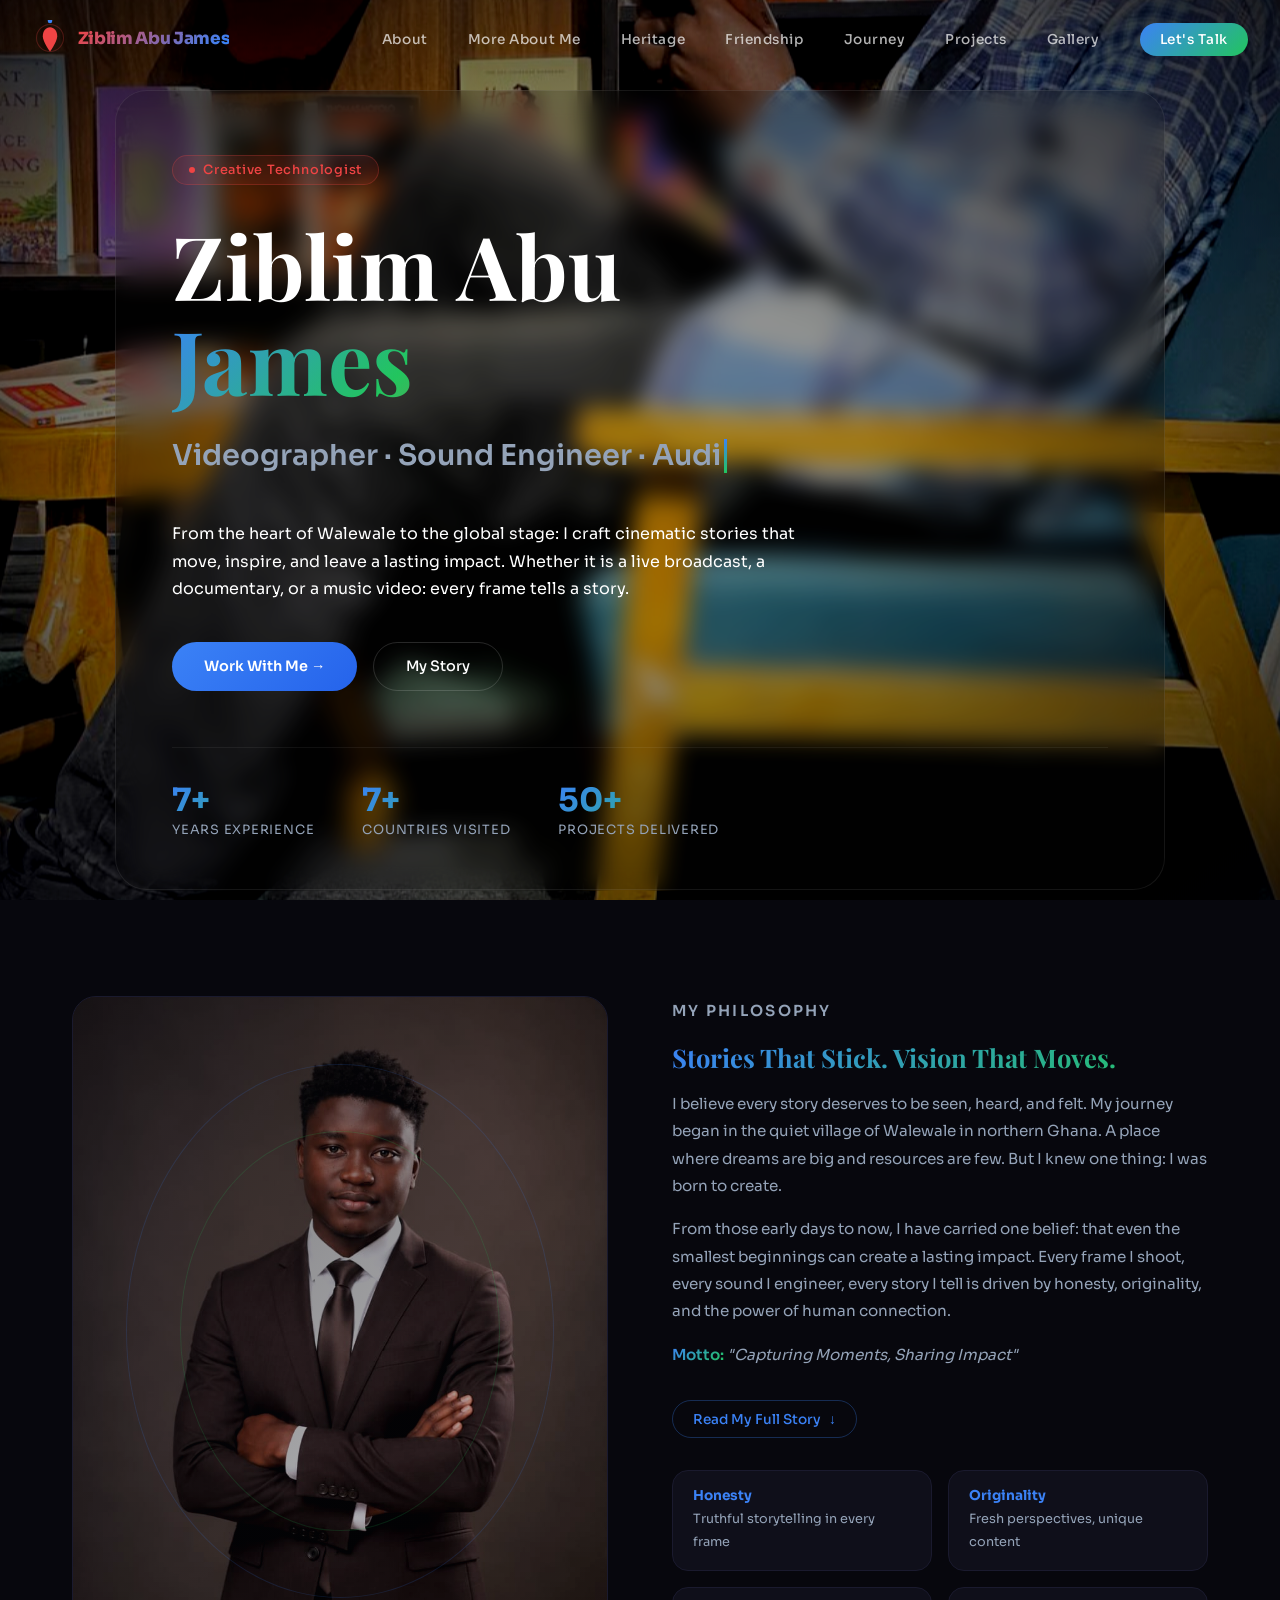
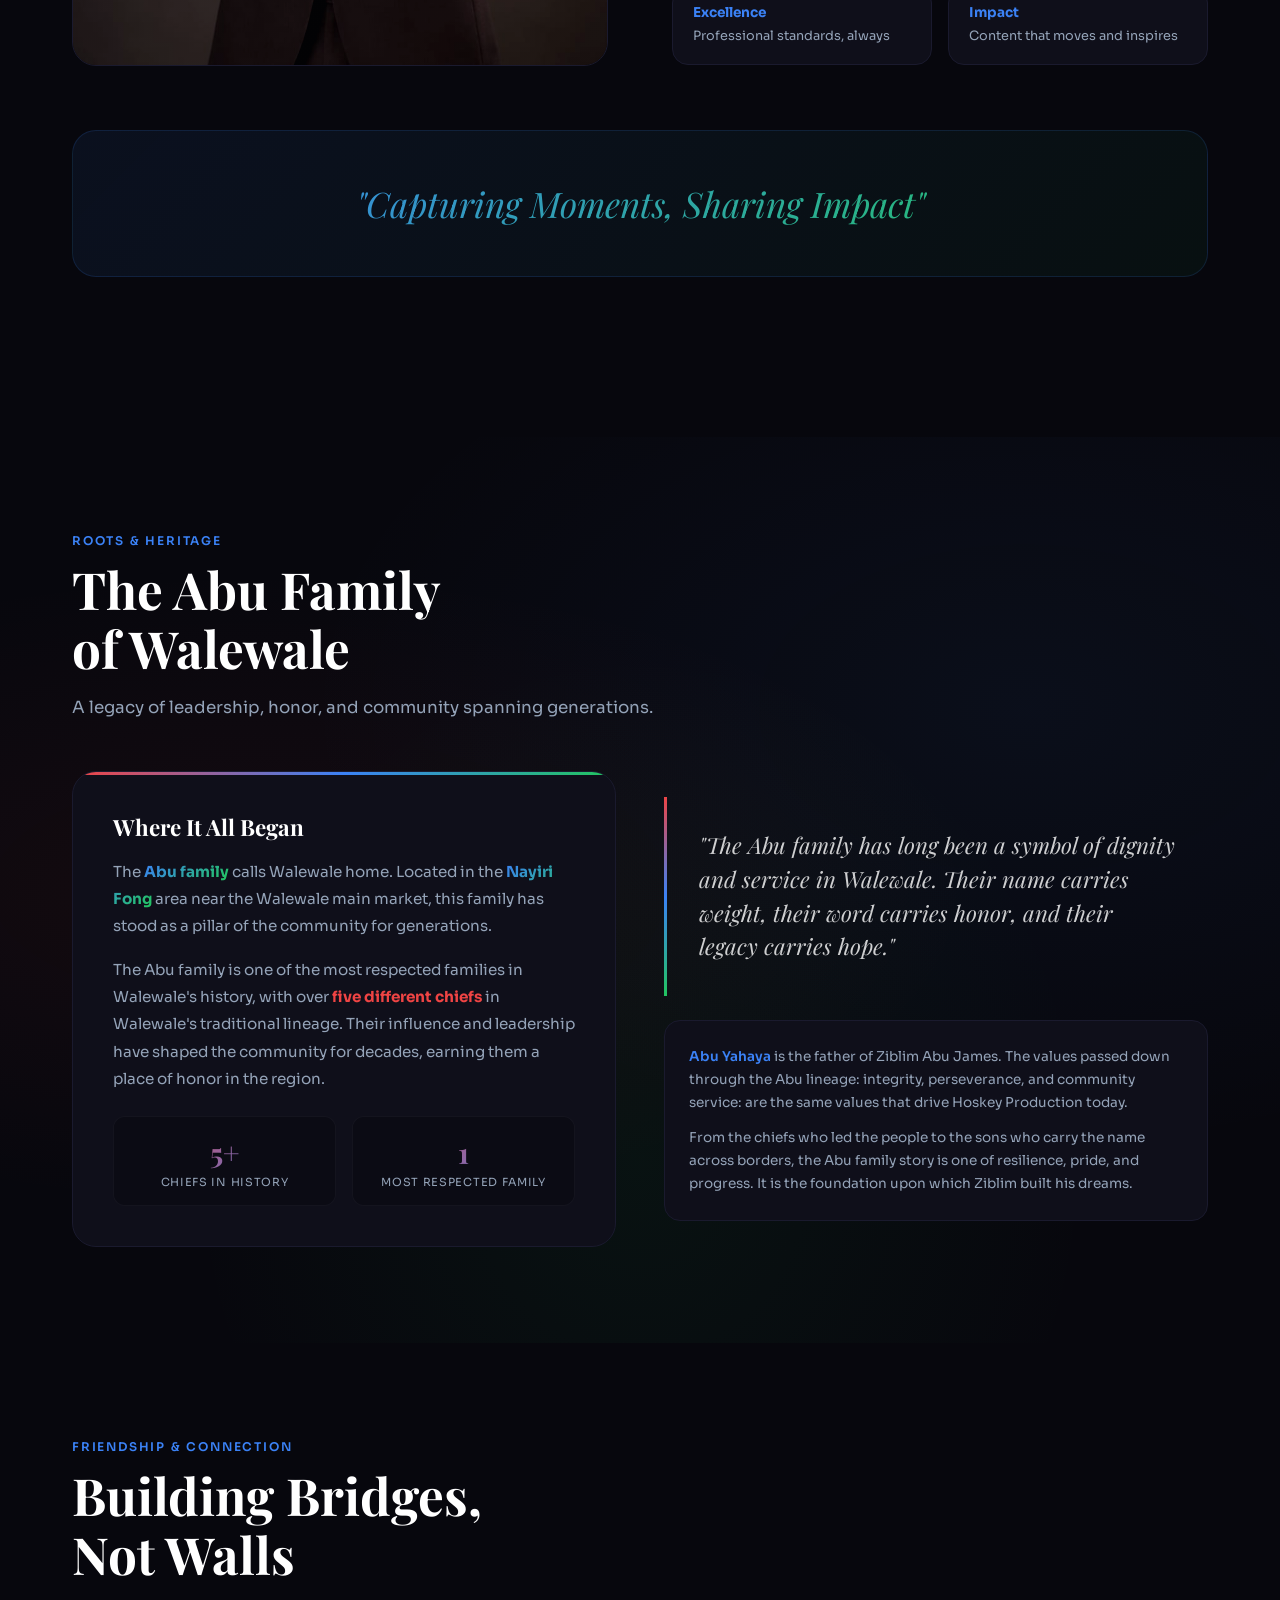
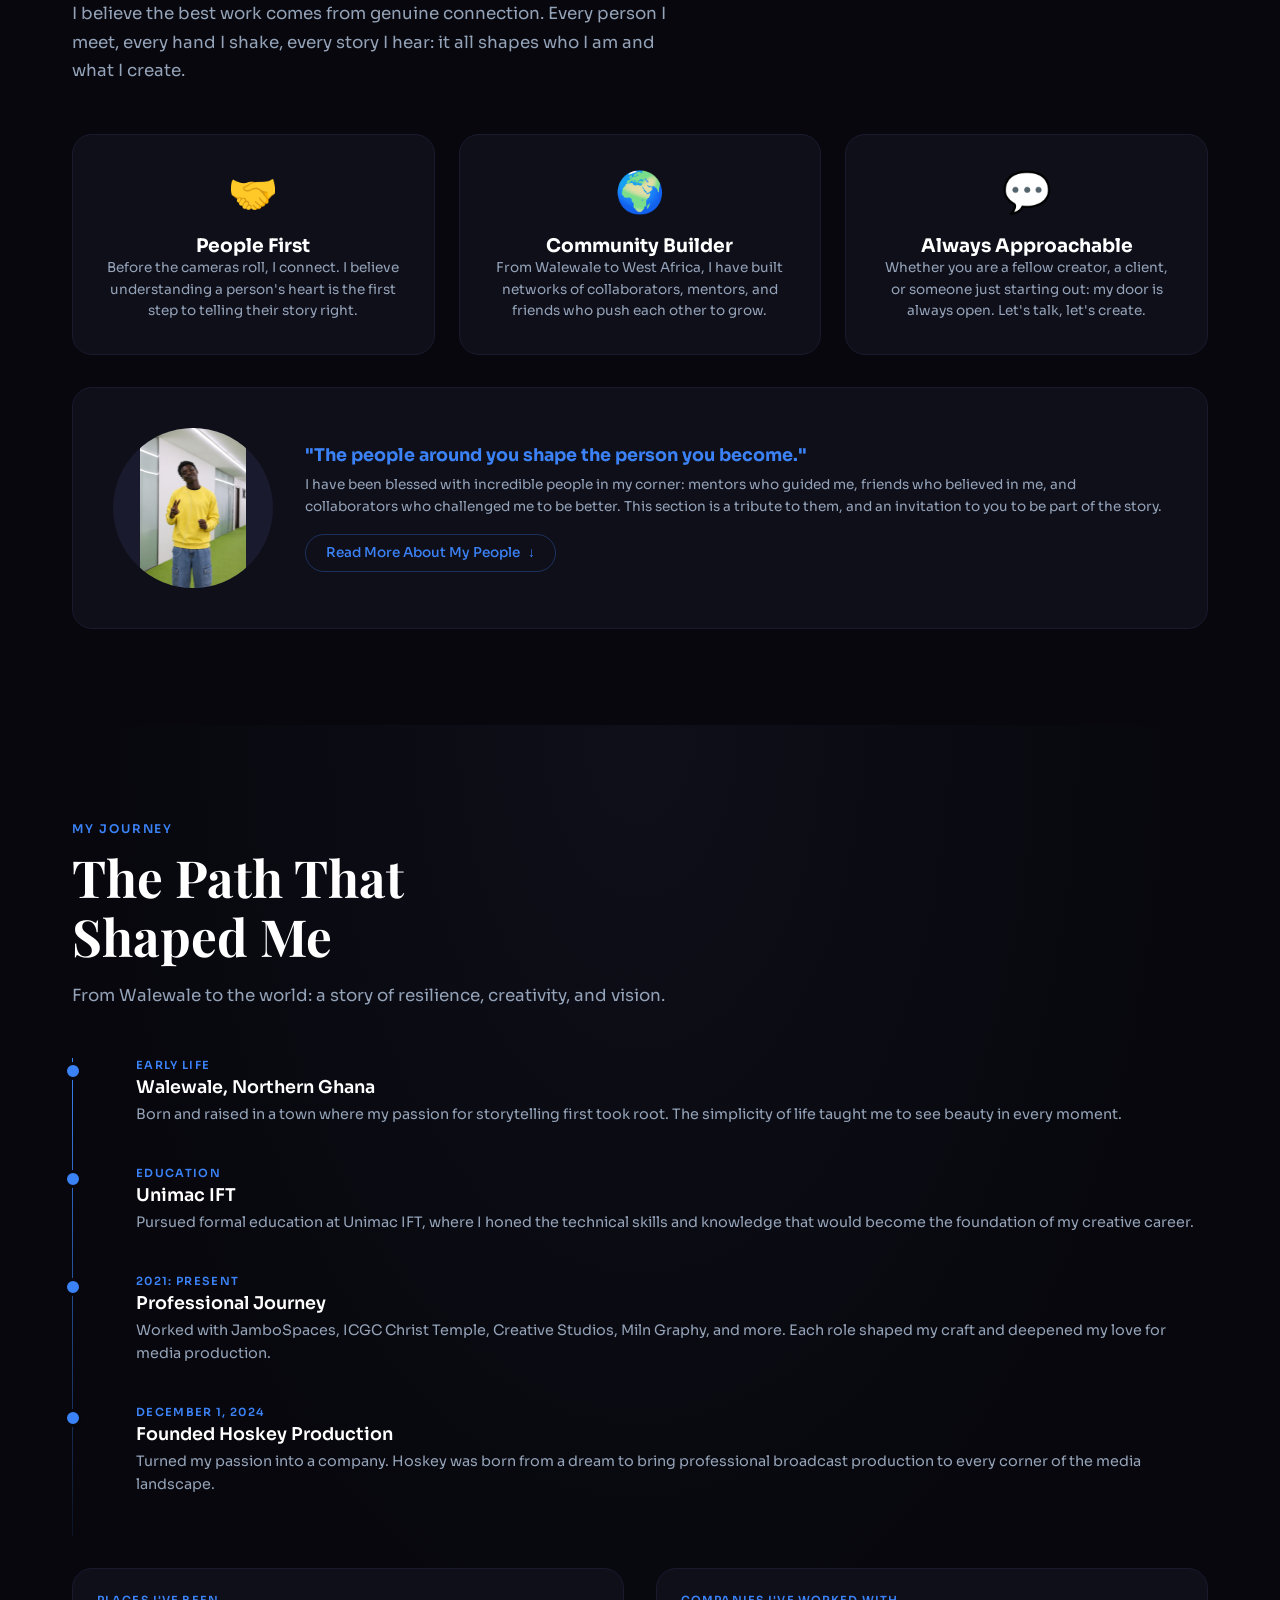
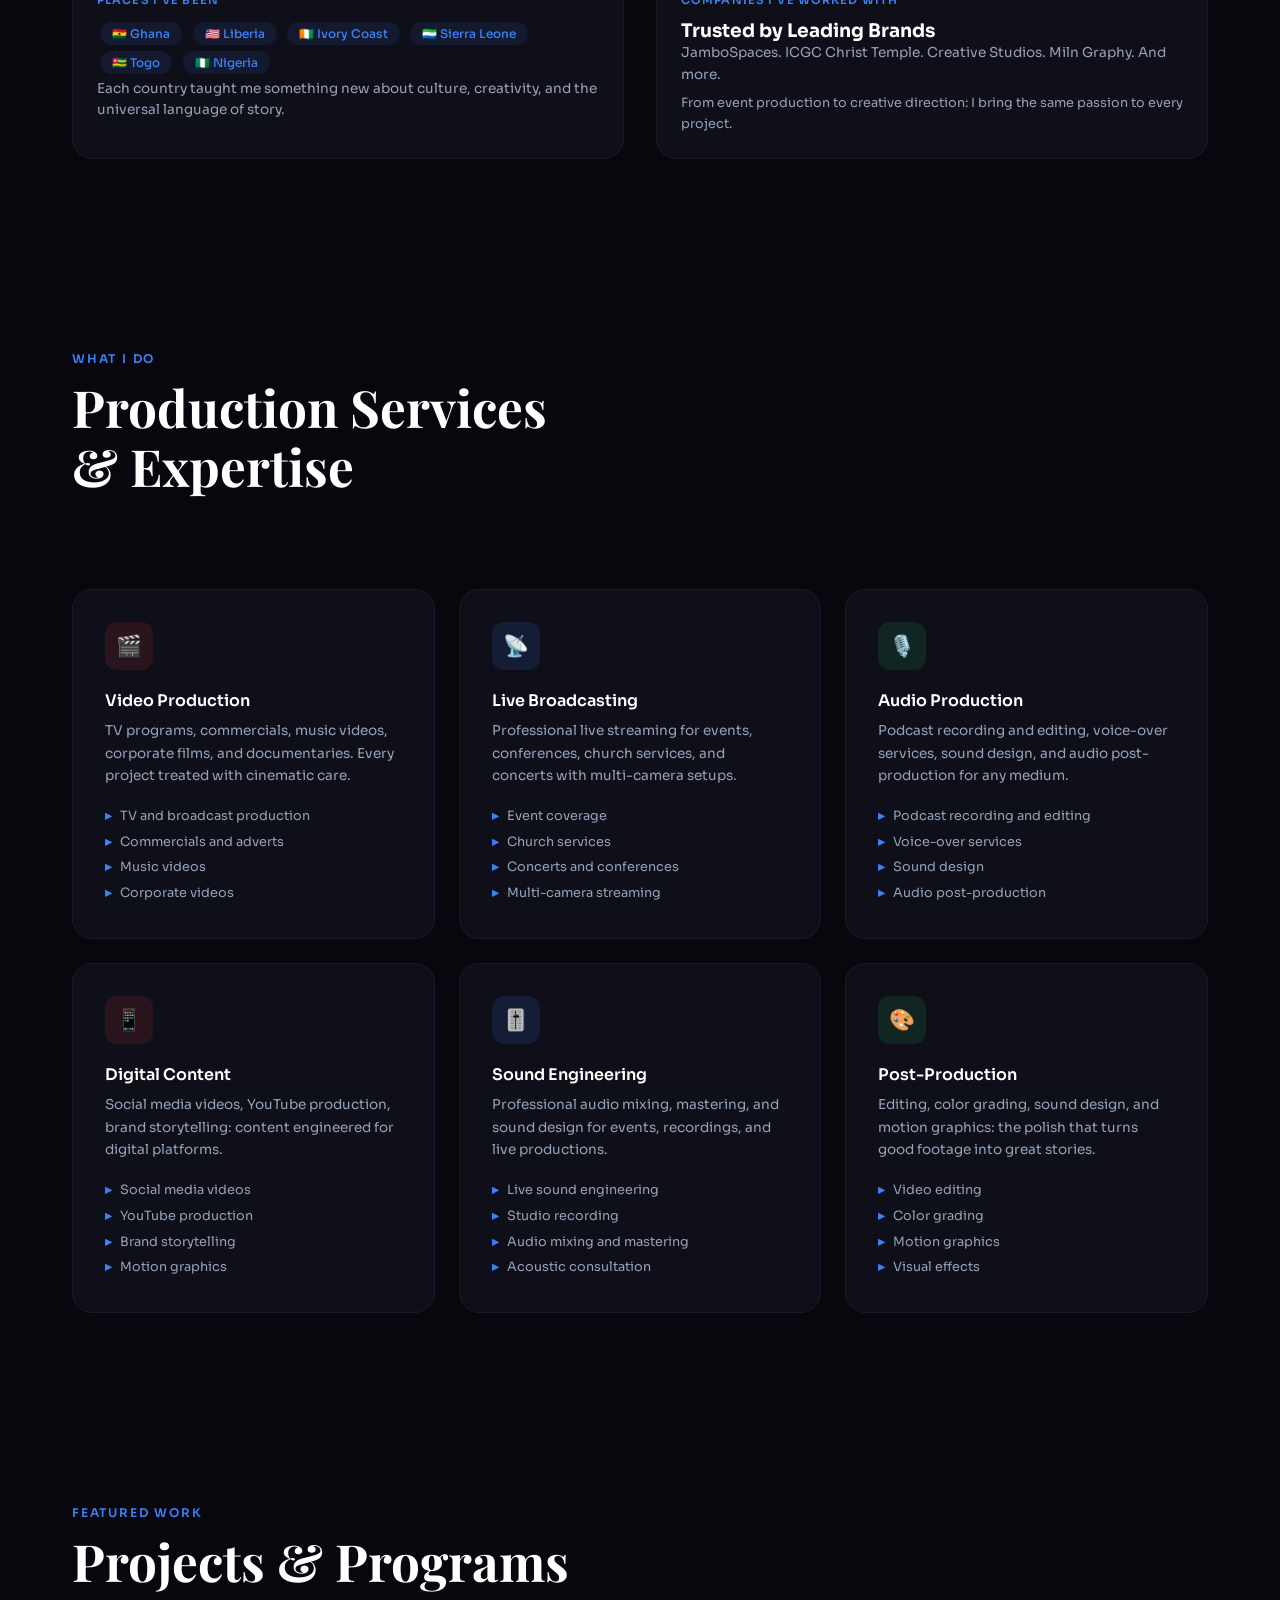
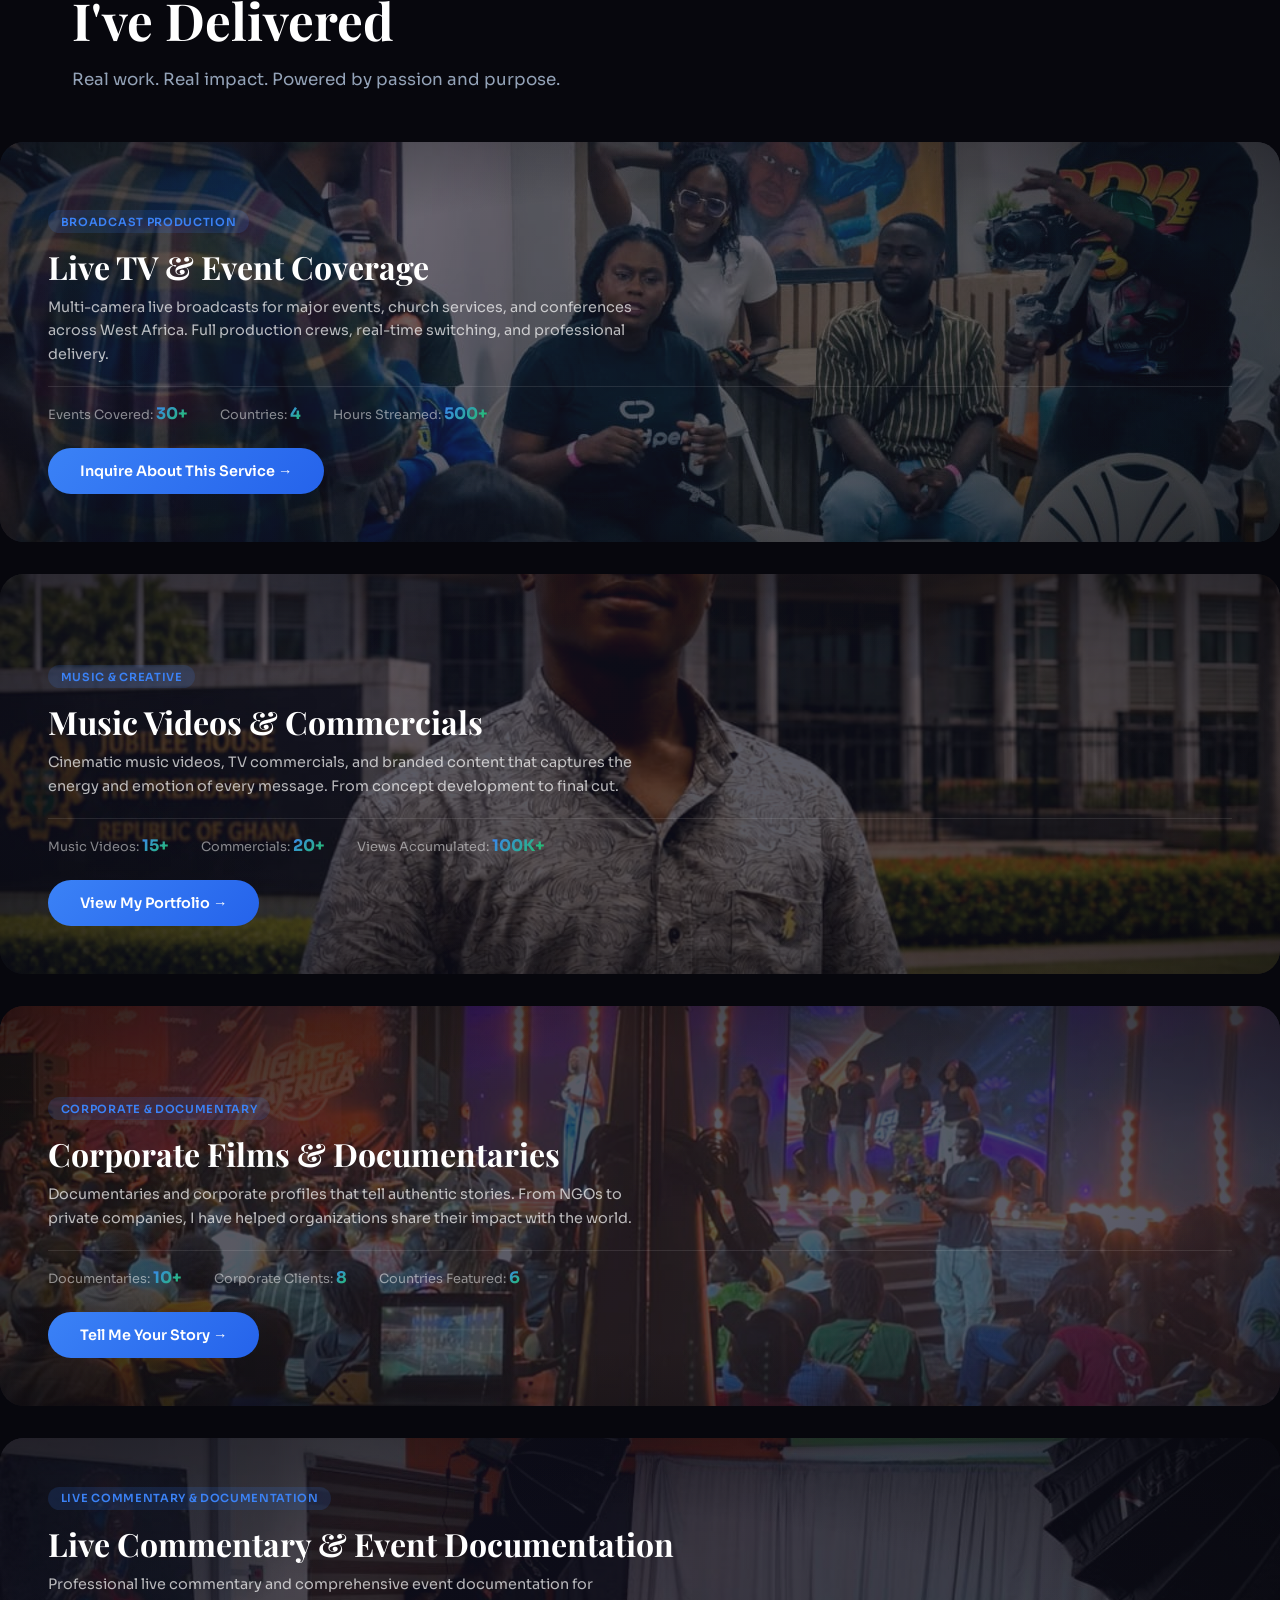
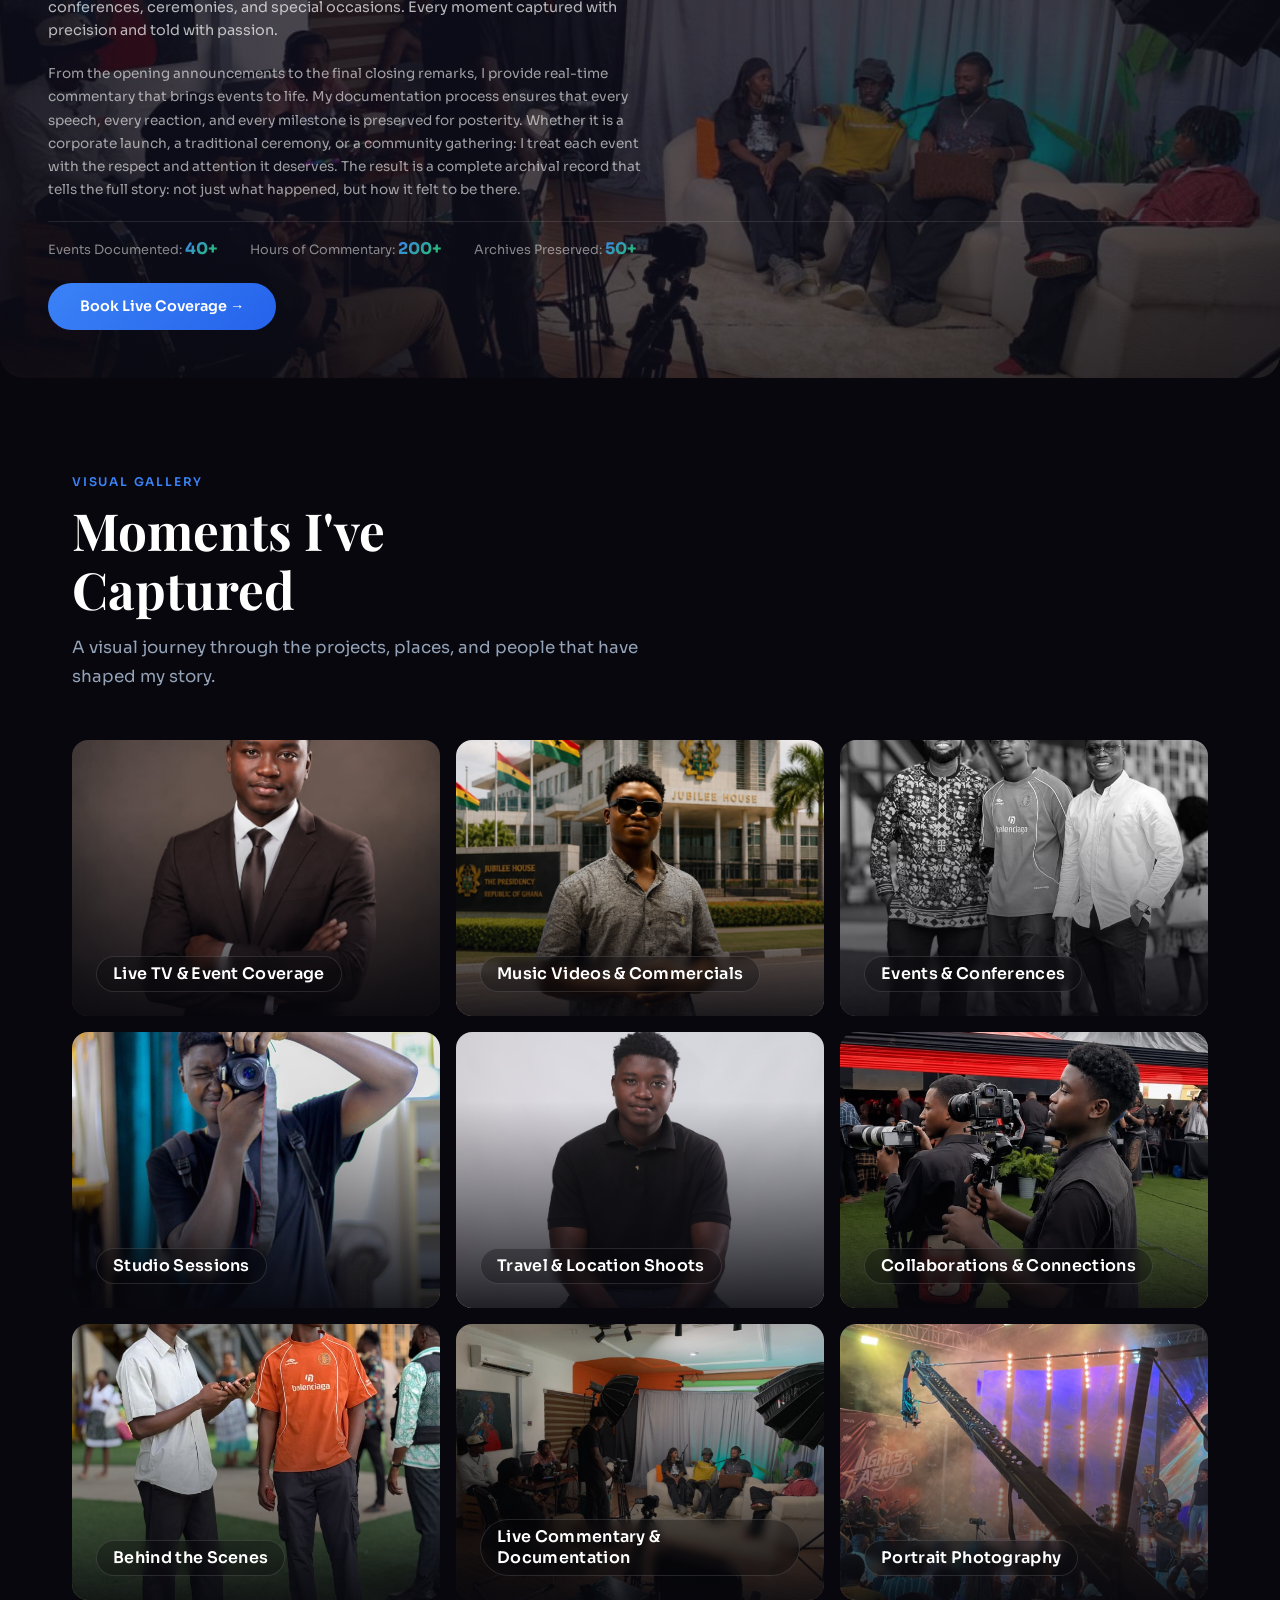
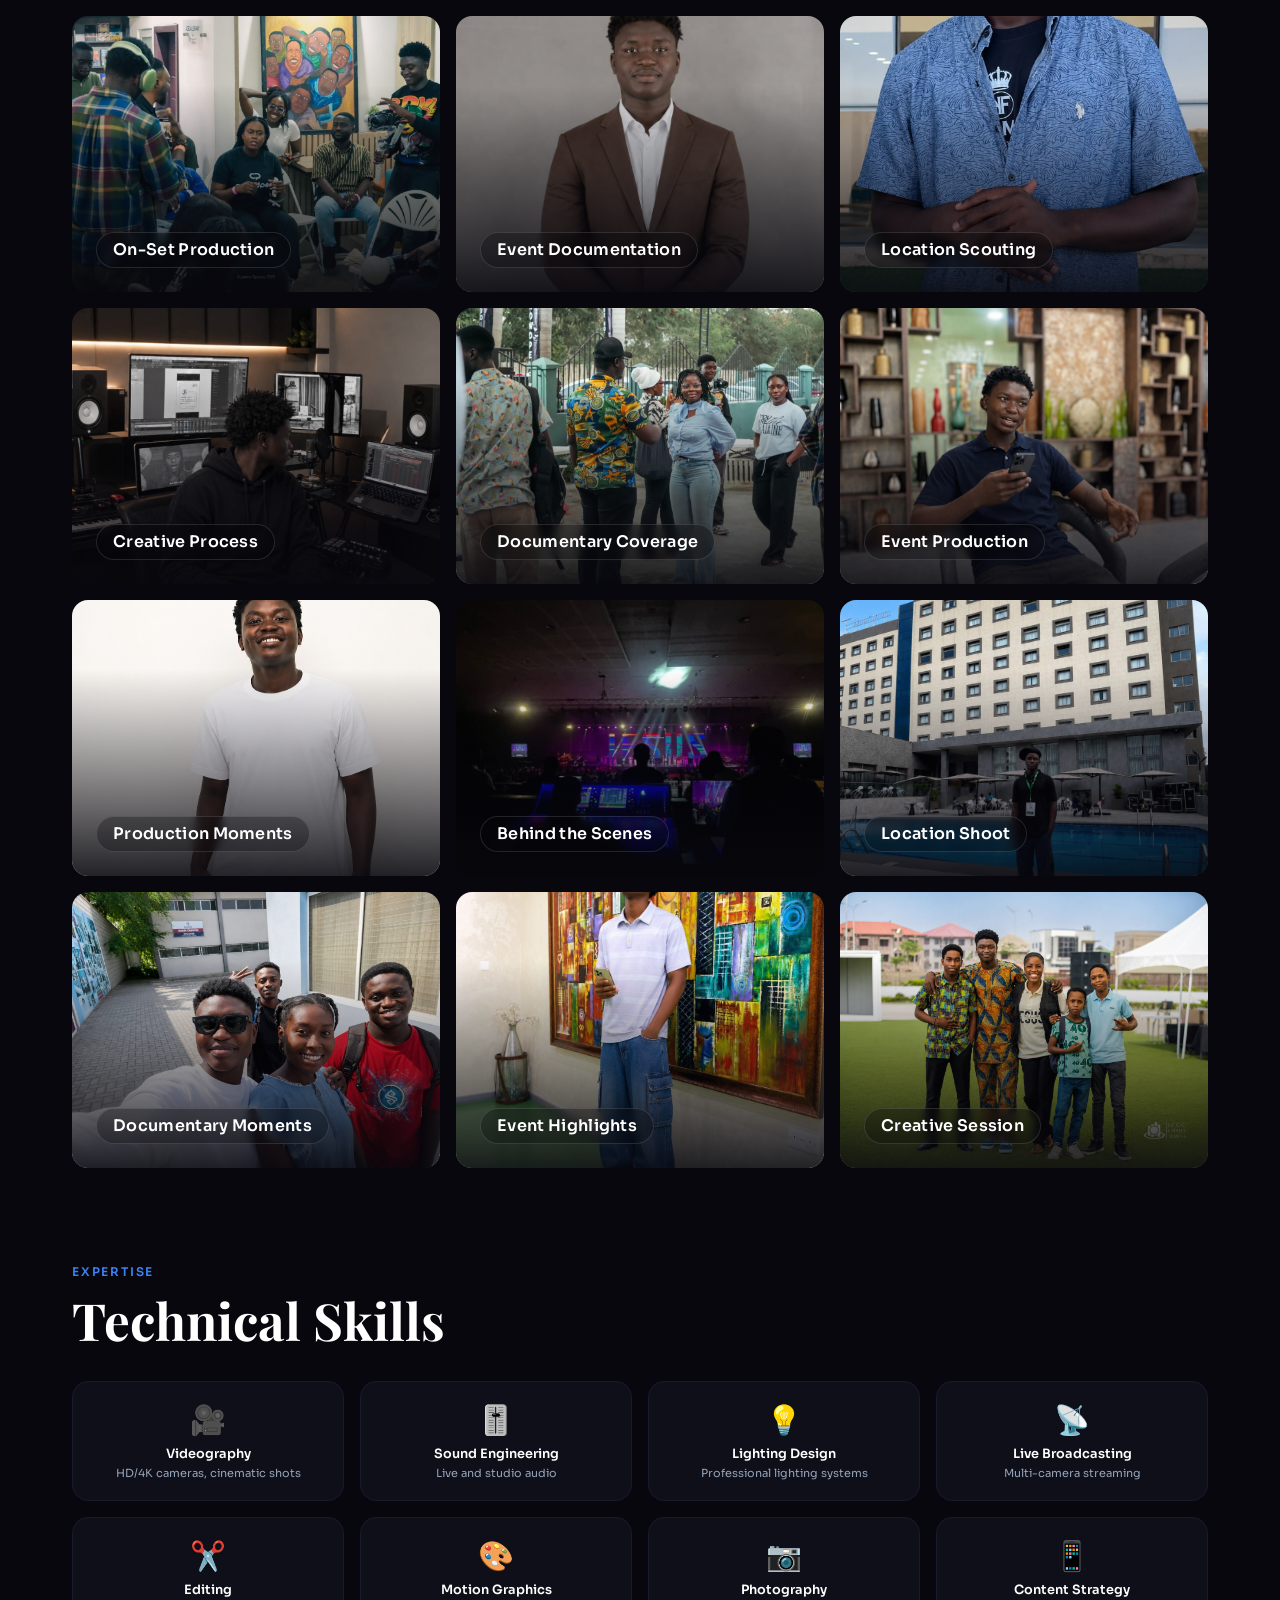
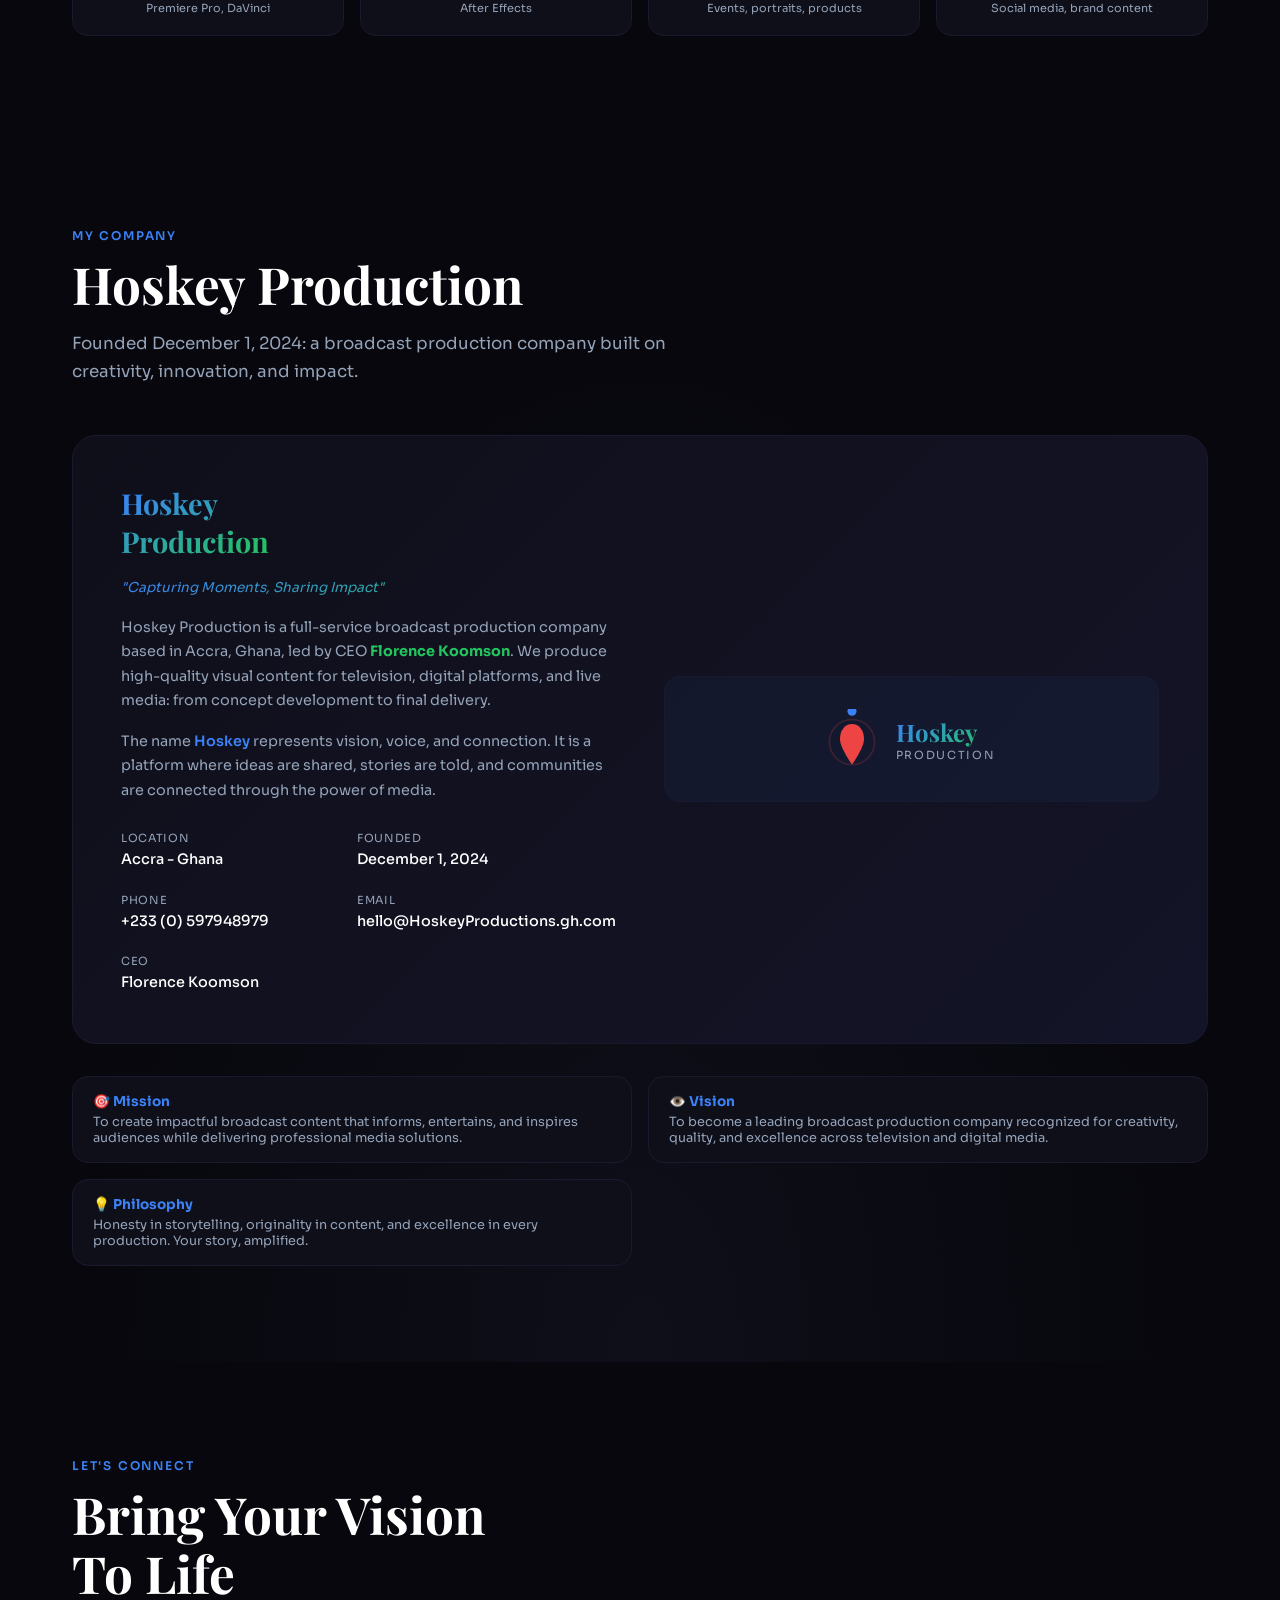
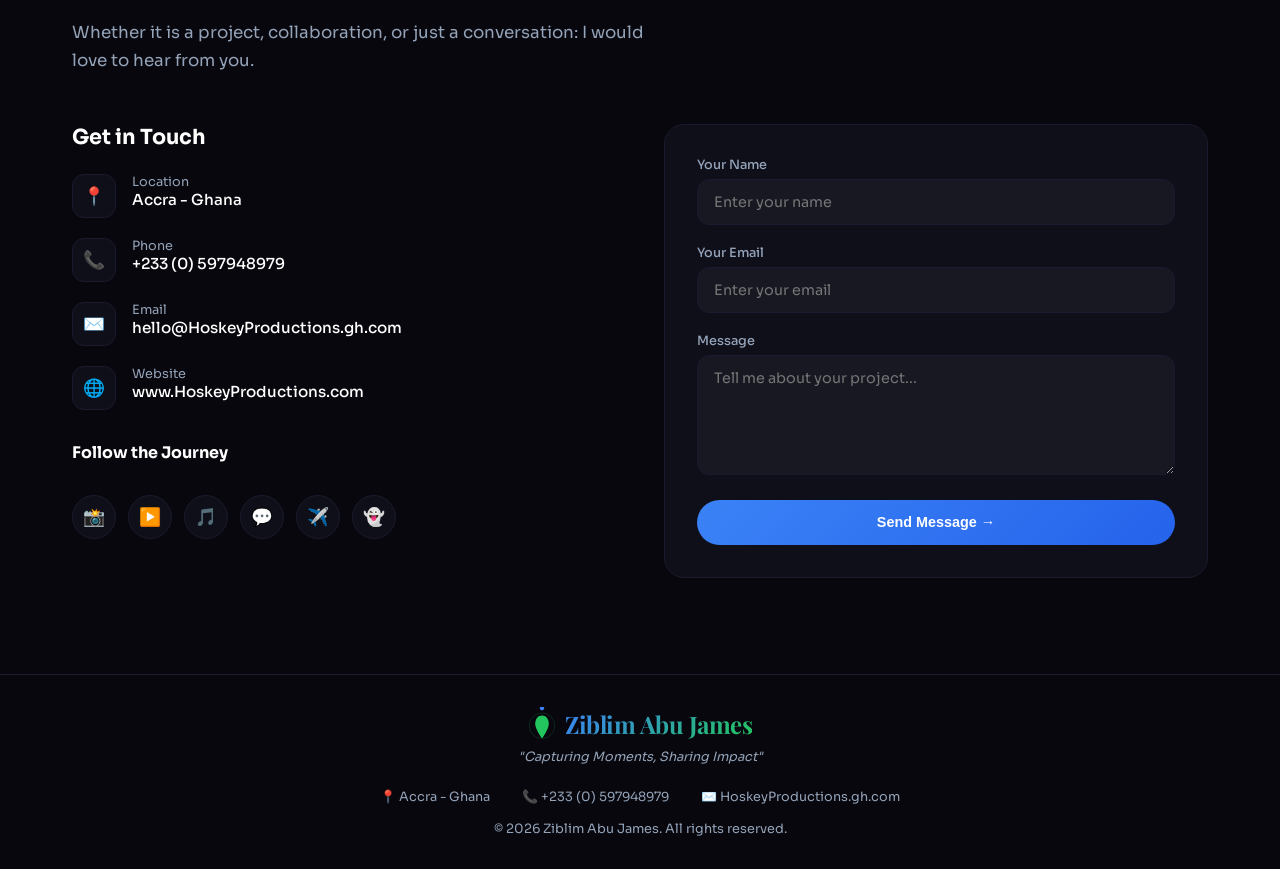
==== index.html @ c2a27b7a "Initial commit: Hoskey Portfolio - Ziblim Abu James" ====
<!doctype html>
<html lang="en">
  <head>
    <meta charset="UTF-8" />
    <meta name="viewport" content="width=device-width, initial-scale=1.0" />
    <title>Ziblim Abu James — Creative Technologist</title>
    <link rel="preconnect" href="https://fonts.googleapis.com" />
    <link rel="preconnect" href="https://fonts.gstatic.com" crossorigin />
    <link
      href="https://fonts.googleapis.com/css2?family=Sora:wght@300;400;500;600;700;800&family=Playfair+Display:ital,wght@0,400;0,500;0,600;0,700;0,800;1,500&display=swap"
      rel="stylesheet"
    />
    <link rel="stylesheet" href="style.css" />
  </head>
  <body>
    <nav id="navbar">
      <a href="#home" class="rise-logo nav-logo">
        <svg viewBox="0 0 32 40" fill="none" xmlns="http://www.w3.org/2000/svg">
          <circle
            cx="16"
            cy="20"
            r="15"
            stroke="url(#g)"
            stroke-width="1.2"
            opacity="0.25"
          />
          <path
            d="M16 35 C16 35 8 24 8 18 C8 12 11.5 8 16 8 C20.5 8 24 12 24 18 C24 24 16 35 16 35Z"
            fill="url(#g)"
          />
          <path
            d="M16 8 L16 2"
            stroke="url(#g)"
            stroke-width="2"
            stroke-linecap="round"
          />
          <circle cx="16" cy="1" r="2.5" fill="var(--brand-blue)" />
          <defs>
            <linearGradient id="g" x1="16" y1="35" x2="16" y2="1">
              <stop offset="0%" stop-color="#1a1a2e" stop-opacity="0.3" />
              <stop offset="40%" stop-color="#3b82f6" stop-opacity="0.6" />
              <stop offset="80%" stop-color="#22c55e" />
              <stop offset="100%" stop-color="#ef4444" />
            </linearGradient>
          </defs>
        </svg>
        <span class="wordmark">Ziblim Abu James</span>
      </a>
      <ul class="nav-links" id="navLinks">
        <li><a href="#about">About</a></li>
        <li><a href="about.html">More About Me</a></li>
        <li><a href="#heritage">Heritage</a></li>
        <li><a href="#friendship">Friendship</a></li>
        <li><a href="#journey">Journey</a></li>
        <li><a href="#projects">Projects</a></li>
        <li><a href="#gallery">Gallery</a></li>
        <li><a href="#contact" class="nav-cta">Let's Talk</a></li>
      </ul>
      <button class="hamburger" id="hamburger" aria-label="Menu">
        <span></span><span></span><span></span>
      </button>
    </nav>

    <section class="hero" id="home">
      <div class="hero-grid"></div>
      <div
        class="hero-bg-img img-fix"
        style="background-image: url(&quot;images/img13.jpeg&quot;)"
      ></div>
      <div class="container hero-content">
        <div class="hero-badge"><span></span> Creative Technologist</div>
        <h1>
          Ziblim Abu<br>
          <span class="highlight">James</span>
        </h1>
        <p class="hero-description">
          <span id="typewriterText"></span
          ><span class="typewriter-cursor"></span>
        </p>
        <p class="hero-tagline">
          From the heart of Walewale to the global stage: I craft cinematic
          stories that move, inspire, and leave a lasting impact. Whether it is
          a live broadcast, a documentary, or a music video: every frame tells
          a story.
        </p>
        <div class="hero-buttons">
          <a href="#contact" class="btn-primary">Work With Me →</a>
          <a href="#journey" class="btn-outline">My Story</a>
        </div>
        <div class="hero-stats">
          <div class="hero-stat"><h2>
              <span class="stat-value" data-target="7" data-suffix="+">0</span>
            </h2>
            <p>Years Experience</p>
          </div>
          <div class="hero-stat"><h2>
              <span class="stat-value" data-target="7" data-suffix="+">0</span>
            </h2>
            <p>Countries Visited</p>
          </div>
          <div class="hero-stat"><h2>
              <span class="stat-value" data-target="50" data-suffix="+">0</span>
            </h2>
            <p>Projects Delivered</p>
          </div>
        </div>
      </div>
    </section>

    <section class="section" id="about">
      <div class="container">
        <div class="about-grid">
          <div class="about-visual reveal">
            <img
              src="images/img2.jpeg"
              alt="Ziblim Abu James"
              class="img-fix z-1"
            />
            <div class="overlay z-2"></div>
            <div
              class="glow-ring"
              style="
                position: absolute;
                width: 80%;
                height: 80%;
                border-radius: 50%;
                border: 1px solid rgba(59, 130, 246, 0.15);
                animation: ringPulse 4s ease-in-out infinite;
                pointer-events: none;
                z-index: 3;
              "
            ></div>
            <div
              class="glow-ring"
              style="
                position: absolute;
                width: 60%;
                height: 60%;
                border-radius: 50%;
                border: 1px solid rgba(34, 197, 94, 0.15);
                animation: ringPulse 4s ease-in-out infinite;
                animation-delay: 1.5s;
                pointer-events: none;
                z-index: 3;
              "
            ></div>
          </div>
          <div class="about-text reveal reveal-delay-1">
            <p class="section-label">My Philosophy</p>
            <h3>Stories That Stick. Vision That Moves.</h3>
            <p>
              I believe every story deserves to be seen, heard, and felt. My
              journey began in the quiet village of Walewale in northern Ghana.
              A place where dreams are big and resources are few. But I knew one
              thing: I was born to create.
            </p>
            <p>
              From those early days to now, I have carried one belief: that even
              the smallest beginnings can create a lasting impact. Every frame I
              shoot, every sound I engineer, every story I tell is driven by
              honesty, originality, and the power of human connection.
            </p>
            <p>
              <span
                style="
                  background: linear-gradient(
                    135deg,
                    var(--brand-blue),
                    var(--brand-green)
                  );
                  -webkit-background-clip: text;
                  -webkit-text-fill-color: transparent;
                  font-weight: 600;
                "
                >Motto:</span
              >
              <em>"Capturing Moments, Sharing Impact"</em>
            </p>

            <button
              class="expand-btn mt-1"
              data-target="storyContent"
              data-open-text="Show Less"
              data-close-text="Read My Full Story"
            >
              <span class="expand-label">Read My Full Story</span>
              <span class="arrow">↓</span>
            </button>
            <div class="expand-content" id="storyContent">
              <p>
                Life did not start easy for me. Growing up in Walewale, Northern
                Ghana, I knew what it meant to want. To dream big when the world
                around you offers little. There were days when the road ahead
                felt impossible, when the weight of circumstance pressed heavy
                on my shoulders. But even in those moments, I held onto
                something I could not quite name: a fire that refused to go out.
              </p>
              <p>
                I remember my first encounter with a camera. It was not mine. It
                was not even meant for me. But the moment I looked through that
                viewfinder, I saw the world differently. I saw that stories
                could be captured, moments could be frozen, and impact could be
                shared. That moment changed everything.
              </p>
              <p>
                I taught myself. I stumbled. I fell. I got back up. Every
                mistake became a lesson, every failure a stepping stone. I
                worked small gigs, took on every opportunity that came my way,
                and slowly: painfully slowly at times: I began to build
                something. From a borrowed camera to my own equipment. From
                village gatherings to international events. From a boy with a
                dream to a man with a company.
              </p>
              <p>
                Today, I stand here not because the road was easy, but because I
                refused to give up. Hoskey Production is more than a business.
                It is proof that where you start does not determine where you
                end. It is a message to every young person in Walewale, in
                Ghana, in Africa: your circumstances do not define your destiny.
                Your determination does.
              </p>
              <p>
                I am still climbing. Still learning. Still growing. But I carry
                with me the lessons of every struggle, the gratitude for every
                helping hand, and the vision of a future where stories from
                every corner of this continent can reach the world.
              </p>
            </div>

            <div class="about-values">
              <div class="value-item">
                <h4>Honesty</h4>
                <p>Truthful storytelling in every frame</p>
              </div>
              <div class="value-item">
                <h4>Originality</h4>
                <p>Fresh perspectives, unique content</p>
              </div>
              <div class="value-item">
                <h4>Excellence</h4>
                <p>Professional standards, always</p>
              </div>
              <div class="value-item">
                <h4>Impact</h4>
                <p>Content that moves and inspires</p>
              </div>
            </div>
          </div>
        </div>

        <div class="motto-banner reveal">
          <blockquote>
            "Capturing Moments, Sharing Impact"
            
          </blockquote>
        </div>
      </div>
    </section>

    <section class="section heritage-section" id="heritage">
      <div class="container">
        <p class="section-label reveal">Roots & Heritage</p>
        <h2 class="section-title reveal reveal-delay-1">
          The Abu Family<br>of Walewale
        </h2>
        <p class="section-sub reveal reveal-delay-2">
          A legacy of leadership, honor, and community spanning generations.
        </p>

        <div class="heritage-grid">
          <div class="heritage-card reveal">
            <h3>Where It All Began</h3>
            <p
              style="
                color: var(--text-muted);
                line-height: 1.8;
                font-size: 0.95rem;
              "
            >
              The <span class="heritage-highlight">Abu family</span> calls
              Walewale home. Located in the
              <span class="heritage-highlight">Nayiri Fong</span> area near the
              Walewale main market, this family has stood as a pillar of the
              community for generations.
            </p>
            <p
              style="
                color: var(--text-muted);
                line-height: 1.8;
                font-size: 0.95rem;
                margin-top: 1rem;
              "
            >
              The Abu family is one of the most respected families in Walewale's
              history, with over
              <span class="text-red"
                >five different chiefs</span
              >
              in Walewale's traditional lineage. Their influence and leadership
              have shaped the community for decades, earning them a place of
              honor in the region.
            </p>
            <div class="heritage-stats">
              <div class="heritage-stat">
                <div class="num">5+</div>
                <div class="lbl">Chiefs in History</div>
              </div>
              <div class="heritage-stat">
                <div class="num">1</div>
                <div class="lbl">Most Respected Family</div>
              </div>
            </div>
          </div>

          <div class="reveal reveal-delay-1">
            <div class="heritage-quote">
              "The Abu family has long been a symbol of dignity and service in
              Walewale. Their name carries weight, their word carries honor, and
              their legacy carries hope."
            </div>
            <div
              style="
                margin-top: 1.5rem;
                padding: 1.5rem;
                background: var(--card);
                border: 1px solid var(--card-border);
                border-radius: 1rem;
              "
            >
              <p
                style="
                  color: var(--text-muted);
                  font-size: 0.85rem;
                  line-height: 1.7;
                "
              >
                <span class="text-blue"
                  >Abu Yahaya</span
                >
                is the father of Ziblim Abu James. The values passed down
                through the Abu lineage: integrity, perseverance, and community
                service: are the same values that drive Hoskey Production today.
              </p>
              <p
                style="
                  color: var(--text-muted);
                  font-size: 0.85rem;
                  line-height: 1.7;
                  margin-top: 0.75rem;
                "
              >
                From the chiefs who led the people to the sons who carry the
                name across borders, the Abu family story is one of resilience,
                pride, and progress. It is the foundation upon which Ziblim
                built his dreams.
              </p>
            </div>
          </div>
        </div>
      </div>
    </section>

    <section class="section" id="friendship">
      <div class="container">
        <p class="section-label reveal">Friendship & Connection</p>
        <h2 class="section-title reveal reveal-delay-1">
          Building Bridges,<br>Not Walls
        </h2>
        <p class="section-sub reveal reveal-delay-2">
          I believe the best work comes from genuine connection. Every person I
          meet, every hand I shake, every story I hear: it all shapes who I am
          and what I create.
        </p>

        <div class="friendship-grid">
          <div class="friendship-card reveal">
            <div class="icon">🤝</div>
            <h3>People First</h3>
            <p>
              Before the cameras roll, I connect. I believe understanding a
              person's heart is the first step to telling their story right.
            </p>
          </div>
          <div class="friendship-card reveal reveal-delay-1">
            <div class="icon">🌍</div>
            <h3>Community Builder</h3>
            <p>
              From Walewale to West Africa, I have built networks of
              collaborators, mentors, and friends who push each other to grow.
            </p>
          </div>
          <div class="friendship-card reveal reveal-delay-2">
            <div class="icon">💬</div>
            <h3>Always Approachable</h3>
            <p>
              Whether you are a fellow creator, a client, or someone just
              starting out: my door is always open. Let's talk, let's create.
            </p>
          </div>
        </div>

        <div
          class="friendship-card reveal"
          style="
            margin-top: 2rem;
            padding: 2.5rem;
            display: grid;
            grid-template-columns: auto 1fr;
            gap: 2rem;
            align-items: center;
            text-align: left;
          "
        >
          <div
            style="
              width: 160px;
              height: 160px;
              border-radius: 50%;
              overflow: hidden;
              flex-shrink: 0;
              background: var(--card-border);
              display: flex;
              align-items: center;
              justify-content: center;
              font-size: 2.5rem;
            "
          >
            <img
              src="images/img17.png"
              alt="Friends and collaborators"
              class="img-contain"
              onerror="
                this.style.display = 'none';
                this.parentElement.textContent = '🤝';
              "
            />
          </div>
          <div>
            <h4
              style="
                color: var(--brand-blue);
                font-size: 1.1rem;
                margin-bottom: 0.5rem;
              "
            >
              "The people around you shape the person you become."
            </h4>
            <p
              style="
                color: var(--text-muted);
                font-size: 0.85rem;
                line-height: 1.6;
              "
            >
              I have been blessed with incredible people in my corner: mentors
              who guided me, friends who believed in me, and collaborators who
              challenged me to be better. This section is a tribute to them, and
              an invitation to you to be part of the story.
            </p>
            <button
              class="expand-btn mt-1"
              data-target="friendshipStory"
              data-open-text="Show Less"
              data-close-text="Read More About My People"
            >
              <span class="expand-label">Read More About My People</span>
              <span class="arrow">↓</span>
            </button>
            <div class="expand-content" id="friendshipStory">
              <p>
                Some of my closest relationships were forged in the most
                unlikely places. I remember showing up to my first professional
                gig with nothing but passion and a borrowed camera: and being
                welcomed by people who saw potential, not lack. Those early
                believers became family.
              </p>
              <p>
                Over the years, I have worked alongside some of the most
                talented individuals in broadcast media. We have shared long
                nights on set, celebrated wins together, and pushed each other
                through setbacks. These are the bonds that make this journey
                worthwhile.
              </p>
              <p>
                If you are reading this and we have worked together: thank you.
                If we have not met yet: I look forward to the day we do. Because
                every great story begins with a connection.
              </p>
            </div>
          </div>
        </div>
      </div>
    </section>

    <section
      class="section"
      id="journey"
      style="
        background: radial-gradient(
          ellipse at 50% 0%,
          #0f0f1a 0%,
          transparent 60%
        );
      "
    >
      <div class="container">
        <p class="section-label reveal">My Journey</p>
        <h2 class="section-title reveal reveal-delay-1">
          The Path That<br>Shaped Me
        </h2>
        <p class="section-sub reveal reveal-delay-2">
          From Walewale to the world: a story of resilience, creativity, and
          vision.
        </p>

        <div class="timeline">
          <div class="timeline-item reveal">
            <div class="year">Early Life</div>
            <h3>Walewale, Northern Ghana</h3>
            <p>
              Born and raised in a town where my passion for storytelling first
              took root. The simplicity of life taught me to see beauty in every
              moment.
            </p>
          </div>
          <div class="timeline-item reveal reveal-delay-1">
            <div class="year">Education</div>
            <h3>Unimac IFT</h3>
            <p>
              Pursued formal education at Unimac IFT, where I honed the
              technical skills and knowledge that would become the foundation of
              my creative career.
            </p>
          </div>
          <div class="timeline-item reveal reveal-delay-2">
            <div class="year">2021: Present</div>
            <h3>Professional Journey</h3>
            <p>
              Worked with JamboSpaces, ICGC Christ Temple, Creative Studios,
              Miln Graphy, and more. Each role shaped my craft and deepened my
              love for media production.
            </p>
          </div>
          <div class="timeline-item reveal reveal-delay-3">
            <div class="year">December 1, 2024</div>
            <h3>Founded Hoskey Production</h3>
            <p>
              Turned my passion into a company. Hoskey was born from a dream to
              bring professional broadcast production to every corner of the
              media landscape.
            </p>
          </div>
        </div>

        <div class="journey-grid">
          <div class="journey-card reveal">
            <div class="label">Places I've Been</div>
            <div>
              <span class="place-tag">🇬🇭 Ghana</span>
              <span class="place-tag">🇱🇷 Liberia</span>
              <span class="place-tag">🇨🇮 Ivory Coast</span>
              <span class="place-tag">🇸🇱 Sierra Leone</span>
              <span class="place-tag">🇹🇬 Togo</span>
              <span class="place-tag">🇳🇬 Nigeria</span>
            </div>
            <p mt-075>
              Each country taught me something new about culture, creativity,
              and the universal language of story.
            </p>
          </div>
          <div class="journey-card reveal reveal-delay-1">
            <div class="label">Companies I've Worked With</div>
            <h3>Trusted by Leading Brands</h3>
            <p>
              JamboSpaces. ICGC Christ Temple. Creative Studios. Miln Graphy.
              And more.
            </p>
            <p
              style="
                margin-top: 0.5rem;
                font-size: 0.8rem;
                color: var(--text-muted);
              "
            >
              From event production to creative direction: I bring the same
              passion to every project.
            </p>
          </div>
        </div>
      </div>
    </section>

    <section class="section" id="services">
      <div class="container">
        <p class="section-label reveal">What I Do</p>
        <h2 class="section-title reveal reveal-delay-1">
          Production Services<br>& Expertise
        </h2>
        <p class="section-sub reveal reveal-delay-2">
          Full-spectrum media production: from concept to final delivery.
        </p>

        <div class="services-grid">
          <div class="service-card reveal">
            <div
              class="service-icon"
              style="
                background: rgba(239, 68, 68, 0.12);
                color: var(--brand-red);
              "
            >
              🎬
            </div>
            <h3>Video Production</h3>
            <p>
              TV programs, commercials, music videos, corporate films, and
              documentaries. Every project treated with cinematic care.
            </p>
            <ul>
              <li>TV and broadcast production</li>
              <li>Commercials and adverts</li>
              <li>Music videos</li>
              <li>Corporate videos</li>
            </ul>
          </div>
          <div class="service-card reveal reveal-delay-1">
            <div
              class="service-icon"
              style="
                background: rgba(59, 130, 246, 0.12);
                color: var(--brand-blue);
              "
            >
              📡
            </div>
            <h3>Live Broadcasting</h3>
            <p>
              Professional live streaming for events, conferences, church
              services, and concerts with multi-camera setups.
            </p>
            <ul>
              <li>Event coverage</li>
              <li>Church services</li>
              <li>Concerts and conferences</li>
              <li>Multi-camera streaming</li>
            </ul>
          </div>
          <div class="service-card reveal reveal-delay-2">
            <div
              class="service-icon"
              style="
                background: rgba(34, 197, 94, 0.12);
                color: var(--brand-green);
              "
            >
              🎙️
            </div>
            <h3>Audio Production</h3>
            <p>
              Podcast recording and editing, voice-over services, sound design,
              and audio post-production for any medium.
            </p>
            <ul>
              <li>Podcast recording and editing</li>
              <li>Voice-over services</li>
              <li>Sound design</li>
              <li>Audio post-production</li>
            </ul>
          </div>
          <div class="service-card reveal">
            <div
              class="service-icon"
              style="
                background: rgba(239, 68, 68, 0.12);
                color: var(--brand-red);
              "
            >
              📱
            </div>
            <h3>Digital Content</h3>
            <p>
              Social media videos, YouTube production, brand storytelling:
              content engineered for digital platforms.
            </p>
            <ul>
              <li>Social media videos</li>
              <li>YouTube production</li>
              <li>Brand storytelling</li>
              <li>Motion graphics</li>
            </ul>
          </div>
          <div class="service-card reveal reveal-delay-1">
            <div
              class="service-icon"
              style="
                background: rgba(59, 130, 246, 0.12);
                color: var(--brand-blue);
              "
            >
              🎚️
            </div>
            <h3>Sound Engineering</h3>
            <p>
              Professional audio mixing, mastering, and sound design for events,
              recordings, and live productions.
            </p>
            <ul>
              <li>Live sound engineering</li>
              <li>Studio recording</li>
              <li>Audio mixing and mastering</li>
              <li>Acoustic consultation</li>
            </ul>
          </div>
          <div class="service-card reveal reveal-delay-2">
            <div
              class="service-icon"
              style="
                background: rgba(34, 197, 94, 0.12);
                color: var(--brand-green);
              "
            >
              🎨
            </div>
            <h3>Post-Production</h3>
            <p>
              Editing, color grading, sound design, and motion graphics: the
              polish that turns good footage into great stories.
            </p>
            <ul>
              <li>Video editing</li>
              <li>Color grading</li>
              <li>Motion graphics</li>
              <li>Visual effects</li>
            </ul>
          </div>
        </div>
      </div>
    </section>

    <section class="section pb-0" id="projects">
      <div class="container">
        <p class="section-label reveal">Featured Work</p>
        <h2 class="section-title reveal reveal-delay-1">
          Projects & Programs<br>I've Delivered
        </h2>
        <p class="section-sub reveal reveal-delay-2">
          Real work. Real impact. Powered by passion and purpose.
        </p>
      </div>

      <div class="projects-grid">
        <div
          class="project-card reveal"
          style="background-image: linear-gradient(135deg, #1a1a2e, #0f0f1a)"
        >
          <div
            style="
              position: absolute;
              inset: 0;
              z-index: 0;
              background-size: cover;
              background-position: center;
              background-attachment: fixed;
              background-image: url(&quot;images/img16.png&quot;);
              opacity: 0.35;
            "
            class="img-fix"
          ></div>
          <div class="vignette vignette-light"></div>
          <div
            class="parallax-overlay"
            style="
              background: linear-gradient(
                180deg,
                transparent 15%,
                rgba(7, 7, 13, 0.95) 100%
              );
            "
          ></div>
          <div class="project-content">
            <span class="project-tag">Broadcast Production</span>
            <h3>Live TV & Event Coverage</h3>
            <p>
              Multi-camera live broadcasts for major events, church services,
              and conferences across West Africa. Full production crews,
              real-time switching, and professional delivery.
            </p>
            <div class="project-stats">
              <span>Events Covered: <strong>30+</strong></span>
              <span>Countries: <strong>4</strong></span>
              <span>Hours Streamed: <strong>500+</strong></span>
            </div>
            <a href="#contact" class="btn-primary mt-1-5"
              >Inquire About This Service →</a
            >
          </div>
        </div>

        <div
          class="project-card reveal reveal-delay-1"
          style="background-image: linear-gradient(135deg, #141428, #0f0f1a)"
        >
          <div
            style="
              position: absolute;
              inset: 0;
              z-index: 0;
              background-size: cover;
              background-position: center;
              background-attachment: fixed;
              background-image: url(&quot;images/img3.jpeg&quot;);
              opacity: 0.3;
            "
            class="img-fix"
          ></div>
          <div class="vignette vignette-light"></div>
          <div
            class="parallax-overlay"
            style="
              background: linear-gradient(
                180deg,
                transparent 20%,
                rgba(7, 7, 13, 0.92) 100%
              );
            "
          ></div>
          <div class="project-content">
            <span class="project-tag">Music & Creative</span>
            <h3>Music Videos & Commercials</h3>
            <p>
              Cinematic music videos, TV commercials, and branded content that
              captures the energy and emotion of every message. From concept
              development to final cut.
            </p>
            <div class="project-stats">
              <span>Music Videos: <strong>15+</strong></span>
              <span>Commercials: <strong>20+</strong></span>
              <span>Views Accumulated: <strong>100K+</strong></span>
            </div>
            <a href="#contact" class="btn-primary mt-1-5"
              >View My Portfolio →</a
            >
          </div>
        </div>

        <div
          class="project-card reveal reveal-delay-2"
          style="background-image: linear-gradient(135deg, #0f0f1a, #1a1a2e)"
        >
          <div
            style="
              position: absolute;
              inset: 0;
              z-index: 0;
              background-size: cover;
              background-position: center;
              background-attachment: fixed;
              background-image: url(&quot;images/img14.jpeg&quot;);
              opacity: 0.3;
            "
            class="img-fix"
          ></div>
          <div class="vignette vignette-light"></div>
          <div
            class="parallax-overlay"
            style="
              background: linear-gradient(
                180deg,
                transparent 20%,
                rgba(7, 7, 13, 0.92) 100%
              );
            "
          ></div>
          <div class="project-content">
            <span class="project-tag">Corporate & Documentary</span>
            <h3>Corporate Films & Documentaries</h3>
            <p>
              Documentaries and corporate profiles that tell authentic stories.
              From NGOs to private companies, I have helped organizations share
              their impact with the world.
            </p>
            <div class="project-stats">
              <span>Documentaries: <strong>10+</strong></span>
              <span>Corporate Clients: <strong>8</strong></span>
              <span>Countries Featured: <strong>6</strong></span>
            </div>
            <a href="#contact" class="btn-primary mt-1-5"
              >Tell Me Your Story →</a
            >
          </div>
        </div>

        <div
          class="project-card reveal"
          style="background-image: linear-gradient(135deg, #141428, #0f0f1a)"
        >
          <div
            style="
              position: absolute;
              inset: 0;
              z-index: 0;
              background-size: cover;
              background-position: center;
              background-attachment: fixed;
              background-image: url(&quot;images/img11.jpeg&quot;);
              opacity: 0.3;
            "
            class="img-fix"
          ></div>
          <div class="vignette vignette-light"></div>
          <div
            class="parallax-overlay"
            style="
              background: linear-gradient(
                180deg,
                transparent 20%,
                rgba(7, 7, 13, 0.92) 100%
              );
            "
          ></div>
          <div class="project-content">
            <span class="project-tag">Live Commentary & Documentation</span>
            <h3>Live Commentary & Event Documentation</h3>
            <p>
              Professional live commentary and comprehensive event documentation
              for conferences, ceremonies, and special occasions. Every moment
              captured with precision and told with passion.
            </p>
            <p
              style="
                color: rgba(255, 255, 255, 0.6);
                font-size: 0.85rem;
                line-height: 1.7;
                margin-top: 0.5rem;
              "
            >
              From the opening announcements to the final closing remarks, I
              provide real-time commentary that brings events to life. My
              documentation process ensures that every speech, every reaction,
              and every milestone is preserved for posterity. Whether it is a
              corporate launch, a traditional ceremony, or a community gathering:
              I treat each event with the respect and attention it deserves. The
              result is a complete archival record that tells the full story: not
              just what happened, but how it felt to be there.
            </p>
            <div class="project-stats">
              <span>Events Documented: <strong>40+</strong></span>
              <span>Hours of Commentary: <strong>200+</strong></span>
              <span>Archives Preserved: <strong>50+</strong></span>
            </div>
            <a href="#contact" class="btn-primary mt-1-5"
              >Book Live Coverage →</a
            >
          </div>
        </div>
      </div>
    </section>

    <section class="section" id="gallery">
      <div class="container">
        <p class="section-label reveal">Visual Gallery</p>
        <h2 class="section-title reveal reveal-delay-1">
          Moments I've<br>Captured
        </h2>
        <p class="section-sub reveal reveal-delay-2">
          A visual journey through the projects, places, and people that have
          shaped my story.
        </p>
      </div>

      <div class="gallery-container">
        <div class="gallery-grid" id="galleryGrid">
          <div class="gallery-item reveal" data-index="0">
            <span class="gallery-tag">Broadcast</span>
            <img
              src="images/img2.jpeg"
              alt="Live TV and event coverage"
              loading="lazy"
            />
            <div class="gallery-overlay">
              <span>Live TV & Event Coverage</span>
            </div>
          </div>
          <div class="gallery-item reveal reveal-delay-1" data-index="1">
            <span class="gallery-tag">Music</span>
            <img
              src="images/img3.jpeg"
              alt="Music video production"
              loading="lazy"
            />
            <div class="gallery-overlay">
              <span>Music Videos & Commercials</span>
            </div>
          </div>

          <div class="gallery-item reveal reveal-delay-1" data-index="4">
            <span class="gallery-tag">Event</span>
            <img src="images/img6.jpeg" alt="Event coverage" loading="lazy" />
            <div class="gallery-overlay"><span>Events & Conferences</span></div>
          </div>
          <div class="gallery-item reveal reveal-delay-2" data-index="5">
            <span class="gallery-tag">Studio</span>
            <img src="images/img7.jpeg" alt="Studio work" loading="lazy" />
            <div class="gallery-overlay"><span>Studio Sessions</span></div>
          </div>
          <div class="gallery-item reveal" data-index="6">
            <span class="gallery-tag">Travel</span>
            <img src="images/img8.jpeg" alt="Travel and location shoots" loading="lazy" />
            <div class="gallery-overlay"><span>Travel & Location Shoots</span></div>
          </div>

          <div class="gallery-item reveal reveal-delay-2" data-index="8">
            <span class="gallery-tag">Collaboration</span>
            <img src="images/img4.jpeg" alt="Collaboration" loading="lazy" />
            <div class="gallery-overlay">
              <span>Collaborations & Connections</span>
            </div>
          </div>

          <div class="gallery-item reveal reveal-delay-1" data-index="10">
            <span class="gallery-tag">Behind the Scenes</span>
            <img
              src="images/img10.jpeg"
              alt="Behind the scenes"
              loading="lazy"
            />
            <div class="gallery-overlay"><span>Behind the Scenes</span></div>
          </div>
          <div class="gallery-item reveal reveal-delay-2" data-index="11">
            <span class="gallery-tag">Commentary</span>
            <img src="images/img11.jpeg" alt="Live commentary and documentation" loading="lazy" />
            <div class="gallery-overlay"><span>Live Commentary & Documentation</span></div>
          </div>
          <div class="gallery-item reveal" data-index="12">
            <span class="gallery-tag">Portrait</span>
            <img src="images/img15.png" alt="Portrait session" loading="lazy" />
            <div class="gallery-overlay"><span>Portrait Photography</span></div>
          </div>
          <div class="gallery-item reveal reveal-delay-1" data-index="13">
            <span class="gallery-tag">Production</span>
            <img src="images/img16.png" alt="Production work" loading="lazy" />
            <div class="gallery-overlay"><span>On-Set Production</span></div>
          </div>
          <div class="gallery-item reveal reveal-delay-1" data-index="14">
            <span class="gallery-tag">Event</span>
            <img src="images/img18.png" alt="Event documentation" loading="lazy" />
            <div class="gallery-overlay"><span>Event Documentation</span></div>
          </div>
          <div class="gallery-item reveal reveal-delay-2" data-index="15">
            <span class="gallery-tag">Location</span>
            <img src="images/img19.png" alt="Location scouting" loading="lazy" />
            <div class="gallery-overlay"><span>Location Scouting</span></div>
          </div>
          <div class="gallery-item reveal" data-index="16">
            <span class="gallery-tag">Behind the Scenes</span>
            <img src="images/img20.png" alt="Behind the scenes" loading="lazy" />
            <div class="gallery-overlay"><span>Creative Process</span></div>
          </div>
          <div class="gallery-item reveal reveal-delay-1" data-index="17">
            <span class="gallery-tag">Documentary</span>
            <img src="images/img21.png" alt="Documentary coverage" loading="lazy" />
            <div class="gallery-overlay"><span>Documentary Coverage</span></div>
          </div>
          <div class="gallery-item reveal reveal-delay-2" data-index="18">
            <span class="gallery-tag">Event</span>
            <img src="images/img22.png" alt="Event production" loading="lazy" />
            <div class="gallery-overlay"><span>Event Production</span></div>
          </div>
          <div class="gallery-item reveal" data-index="19">
            <span class="gallery-tag">Production</span>
            <img src="images/img23.png" alt="Production still" loading="lazy" />
            <div class="gallery-overlay"><span>Production Moments</span></div>
          </div>
          <div class="gallery-item reveal reveal-delay-1" data-index="20">
            <span class="gallery-tag">Behind the Scenes</span>
            <img src="images/img24.png" alt="Behind the scenes" loading="lazy" />
            <div class="gallery-overlay"><span>Behind the Scenes</span></div>
          </div>
          <div class="gallery-item reveal reveal-delay-2" data-index="21">
            <span class="gallery-tag">Location</span>
            <img src="images/img25.png" alt="Location shoot" loading="lazy" />
            <div class="gallery-overlay"><span>Location Shoot</span></div>
          </div>
          <div class="gallery-item reveal" data-index="22">
            <span class="gallery-tag">Documentary</span>
            <img src="images/img26.png" alt="Documentary footage" loading="lazy" />
            <div class="gallery-overlay"><span>Documentary Moments</span></div>
          </div>
          <div class="gallery-item reveal reveal-delay-1" data-index="23">
            <span class="gallery-tag">Event</span>
            <img src="images/img27.png" alt="Event coverage" loading="lazy" />
            <div class="gallery-overlay"><span>Event Highlights</span></div>
          </div>
          <div class="gallery-item reveal reveal-delay-2" data-index="24">
            <span class="gallery-tag">Creative</span>
            <img src="images/img28.png" alt="Creative session" loading="lazy" />
            <div class="gallery-overlay"><span>Creative Session</span></div>
          </div>
        </div>
      </div>
    </section>

    <div class="lightbox" id="lightbox">
      <button class="lightbox-close" id="lightboxClose">×</button>
      <button class="lightbox-nav lightbox-prev" id="lightboxPrev">‹</button>
      <button class="lightbox-nav lightbox-next" id="lightboxNext">›</button>
      <img class="lightbox-img" id="lightboxImg" alt="Lightbox image" />
      <div class="lightbox-counter" id="lightboxCounter"></div>
    </div>

    <section class="section pt-0">
      <div class="container">
        <p class="section-label reveal">Expertise</p>
        <h2 class="section-title reveal reveal-delay-1">Technical Skills</h2>
        <div class="skills-grid mt-2">
          <div class="skill-item reveal">
            <div class="skill-icon">🎥</div>
            <h3>Videography</h3>
            <p>HD/4K cameras, cinematic shots</p>
          </div>
          <div class="skill-item reveal reveal-delay-1">
            <div class="skill-icon">🎚️</div>
            <h3>Sound Engineering</h3>
            <p>Live and studio audio</p>
          </div>
          <div class="skill-item reveal reveal-delay-2">
            <div class="skill-icon">💡</div>
            <h3>Lighting Design</h3>
            <p>Professional lighting systems</p>
          </div>
          <div class="skill-item reveal reveal-delay-3">
            <div class="skill-icon">📡</div>
            <h3>Live Broadcasting</h3>
            <p>Multi-camera streaming</p>
          </div>
          <div class="skill-item reveal">
            <div class="skill-icon">✂️</div>
            <h3>Editing</h3>
            <p>Premiere Pro, DaVinci</p>
          </div>
          <div class="skill-item reveal reveal-delay-1">
            <div class="skill-icon">🎨</div>
            <h3>Motion Graphics</h3>
            <p>After Effects</p>
          </div>
          <div class="skill-item reveal reveal-delay-2">
            <div class="skill-icon">📷</div>
            <h3>Photography</h3>
            <p>Events, portraits, products</p>
          </div>
          <div class="skill-item reveal reveal-delay-3">
            <div class="skill-icon">📱</div>
            <h3>Content Strategy</h3>
            <p>Social media, brand content</p>
          </div>
        </div>
      </div>
    </section>

    <section
      class="section"
      id="hoskey"
      style="
        background: radial-gradient(
          ellipse at 50% 100%,
          #0f0f1a 0%,
          transparent 60%
        );
      "
    >
      <div class="container">
        <p class="section-label reveal">My Company</p>
        <h2 class="section-title reveal reveal-delay-1">Hoskey Production</h2>
        <p class="section-sub reveal reveal-delay-2">
          Founded December 1, 2024: a broadcast production company built on
          creativity, innovation, and impact.
        </p>

        <div class="company-card reveal">
          <div>
            <h3>
              <span>Hoskey<br>Production</span>
            </h3>
            <p
              style="
                font-style: italic;
                font-size: 0.85rem;
                margin-bottom: 1rem;
                background: linear-gradient(
                  135deg,
                  var(--brand-blue),
                  var(--brand-green)
                );
                -webkit-background-clip: text;
                -webkit-text-fill-color: transparent;
              "
            >
              "Capturing Moments, Sharing Impact"
            </p>
            <p>
              Hoskey Production is a full-service broadcast production company
              based in Accra, Ghana, led by CEO
              <strong style="color:var(--brand-green)">Florence Koomson</strong>.
              We produce high-quality visual content
              for television, digital platforms, and live media: from concept
              development to final delivery.
            </p>
            <p class="mt-1">
              The name
              <strong class="text-blue">Hoskey</strong>
              represents vision, voice, and connection. It is a platform where
              ideas are shared, stories are told, and communities are connected
              through the power of media.
            </p>
            <div class="company-details">
              <div class="company-detail">
                <span>Location</span>
                <p>Accra - Ghana</p>
              </div>
              <div class="company-detail">
                <span>Founded</span>
                <p>December 1, 2024</p>
              </div>
              <div class="company-detail">
                <span>Phone</span>
                <p>+233 (0) 597948979</p>
              </div>
              <div class="company-detail">
                <span>Email</span>
                <p>hello@HoskeyProductions.gh.com</p>
              </div>
              <div class="company-detail">
                <span>CEO</span>
                <p>Florence Koomson</p>
              </div>
            </div>
          </div>
          <div class="company-logo-placeholder rise-logo-footer">
            <svg
              viewBox="0 0 32 40"
              fill="none"
              xmlns="http://www.w3.org/2000/svg"
              style="width: 48px; height: 60px"
            >
              <circle
                cx="16"
                cy="22"
                r="15"
                stroke="url(#g2)"
                stroke-width="1"
                opacity="0.2"
              />
              <path
                d="M16 37 C16 37 8 26 8 20 C8 14 11.5 10 16 10 C20.5 10 24 14 24 20 C24 26 16 37 16 37Z"
                fill="url(#g2)"
              />
              <path
                d="M16 10 L16 3"
                stroke="url(#g2)"
                stroke-width="2.5"
                stroke-linecap="round"
              />
              <circle cx="16" cy="1.5" r="3" fill="var(--brand-blue)" />
              <defs>
                <linearGradient id="g2" x1="16" y1="37" x2="16" y2="1.5">
                  <stop offset="0%" stop-color="#1a1a2e" stop-opacity="0.3" />
                  <stop offset="35%" stop-color="#3b82f6" stop-opacity="0.5" />
                  <stop offset="70%" stop-color="#22c55e" />
                  <stop offset="100%" stop-color="#ef4444" />
                </linearGradient>
              </defs>
            </svg>
            <div>
              <div class="wordmark">Hoskey</div>
              <div
                style="
                  font-size: 0.7rem;
                  color: var(--text-muted);
                  letter-spacing: 0.15em;
                  text-transform: uppercase;
                "
              >
                Production
              </div>
            </div>
          </div>
        </div>

        <div
          class="about-values"
          grid-3
        >
          <div class="value-item reveal">
            <h4>🎯 Mission</h4>
            <p>
              To create impactful broadcast content that informs, entertains,
              and inspires audiences while delivering professional media
              solutions.
            </p>
          </div>
          <div class="value-item reveal reveal-delay-1">
            <h4>👁️ Vision</h4>
            <p>
              To become a leading broadcast production company recognized for
              creativity, quality, and excellence across television and digital
              media.
            </p>
          </div>
          <div class="value-item reveal reveal-delay-2">
            <h4>💡 Philosophy</h4>
            <p>
              Honesty in storytelling, originality in content, and excellence in
              every production. Your story, amplified.
            </p>
          </div>
        </div>
      </div>
    </section>

    <section class="section" id="contact">
      <div class="container">
        <p class="section-label reveal">Let's Connect</p>
        <h2 class="section-title reveal reveal-delay-1">
          Bring Your Vision<br>To Life
        </h2>
        <p class="section-sub reveal reveal-delay-2">
          Whether it is a project, collaboration, or just a conversation: I
          would love to hear from you.
        </p>

        <div class="contact-grid">
          <div class="contact-info reveal">
            <h3>Get in Touch</h3>
            <div class="contact-item">
              <div class="contact-icon">📍</div>
              <div>
                <h4>Location</h4>
                <p>Accra - Ghana</p>
              </div>
            </div>
            <div class="contact-item">
              <div class="contact-icon">📞</div>
              <div>
                <h4>Phone</h4>
                <p>+233 (0) 597948979</p>
              </div>
            </div>
            <div class="contact-item">
              <div class="contact-icon">✉️</div>
              <div>
                <h4>Email</h4>
                <p>hello@HoskeyProductions.gh.com</p>
              </div>
            </div>
            <div class="contact-item">
              <div class="contact-icon">🌐</div>
              <div>
                <h4>Website</h4>
                <p>www.HoskeyProductions.com</p>
              </div>
            </div>

            <h3 style="margin-top: 2rem; font-size: 1rem">
              Follow the Journey
            </h3>
            <div class="social-links">
              <a href="#" class="social-link" title="Instagram">📸</a>
              <a href="#" class="social-link" title="YouTube">▶️</a>
              <a href="#" class="social-link" title="TikTok">🎵</a>
              <a href="#" class="social-link" title="WhatsApp">💬</a>
              <a href="#" class="social-link" title="Telegram">✈️</a>
              <a href="#" class="social-link" title="Snapchat">👻</a>
            </div>
          </div>

          <form class="contact-form reveal reveal-delay-1" id="contactForm">
            <div class="form-group">
              <label>Your Name</label>
              <input
                type="text"
                name="name"
                required
                placeholder="Enter your name"
              />
            </div>
            <div class="form-group">
              <label>Your Email</label>
              <input
                type="email"
                name="email"
                required
                placeholder="Enter your email"
              />
            </div>
            <div class="form-group">
              <label>Message</label>
              <textarea
                name="message"
                required
                placeholder="Tell me about your project..."
              ></textarea>
            </div>
            <button
              type="submit"
              class="btn-primary w-full flex-center"
            >
              Send Message →
            </button>
            <p
              id="contactFeedback"
              style="
                display: none;
                margin-top: 0.75rem;
                font-size: 0.85rem;
                text-align: center;
              "
            ></p>
          </form>
        </div>
      </div>
    </section>

    <footer>
      <div class="container">
        <div
          class="rise-logo rise-logo-footer flex-center mb-05"
        >
          <svg
            viewBox="0 0 32 40"
            fill="none"
            xmlns="http://www.w3.org/2000/svg"
            style="width: 28px; height: 34px"
          >
            <circle
              cx="16"
              cy="22"
              r="15"
              stroke="url(#gf)"
              stroke-width="1"
              opacity="0.2"
            />
            <path
              d="M16 37 C16 37 8 26 8 20 C8 14 11.5 10 16 10 C20.5 10 24 14 24 20 C24 26 16 37 16 37Z"
              fill="url(#gf)"
            />
            <path
              d="M16 10 L16 3"
              stroke="url(#gf)"
              stroke-width="2"
              stroke-linecap="round"
            />
            <circle cx="16" cy="1.5" r="2.5" fill="var(--brand-blue)" />
            <defs>
              <linearGradient id="gf" x1="16" y1="37" x2="16" y2="1.5">
                <stop offset="0%" stop-color="#1a1a2e" />
                <stop offset="40%" stop-color="#3b82f6" stop-opacity="0.6" />
                <stop offset="100%" stop-color="#22c55e" />
              </linearGradient>
            </defs>
          </svg>
          <span class="wordmark">Ziblim Abu James</span>
        </div>
        <p
          style="
            font-style: italic;
            color: var(--text-muted);
            margin-bottom: 1.5rem;
          "
        >
          "Capturing Moments, Sharing Impact"
        </p>
        <p
          style="
            display: flex;
            justify-content: center;
            gap: 2rem;
            flex-wrap: wrap;
            margin-bottom: 1rem;
          "
        >
          <span>📍 Accra - Ghana</span>
          <span>📞 +233 (0) 597948979</span>
          <span>✉️ HoskeyProductions.gh.com</span>
        </p>
        <p>
          © 2026 Ziblim Abu James. All rights
          reserved.
        </p>
      </div>
    </footer>

    <div class="cursor-glow" id="cursorGlow"></div>

    <script src="script.js"></script>
  </body>
</html>
---- style.css ----
* {
  margin: 0;
  padding: 0;
  box-sizing: border-box;
}
html {
  scroll-behavior: smooth;
  overflow-x: hidden;
}
body {
  font-family: "Sora", sans-serif;
  background: #07070d;
  color: #ffffff;
  overflow-x: hidden;
  -webkit-font-smoothing: antialiased;
}

:root {
  --brand-red: #ef4444;
  --brand-green: #22c55e;
  --brand-blue: #3b82f6;
  --accent: var(--brand-blue);
  --bg: #07070d;
  --card: #0f0f1a;
  --card-border: #1a1a2e;
  --text: #ffffff;
  --text-muted: #94a3b8;
}

::selection {
  background: rgba(59, 130, 246, 0.3);
  color: #fff;
}

.rise-logo {
  display: inline-flex;
  align-items: center;
  gap: 0.6rem;
  text-decoration: none;
}
.rise-logo svg {
  width: 36px;
  height: 36px;
  flex-shrink: 0;
}
.rise-logo .wordmark {
  font-weight: 800;
  font-size: 1.05rem;
  letter-spacing: -0.02em;
  background: linear-gradient(
    135deg,
    var(--brand-red),
    var(--brand-blue),
    var(--brand-green)
  );
  background-size: 200% 100%;
  -webkit-background-clip: text;
  -webkit-text-fill-color: transparent;
  animation: gradientShift 6s ease infinite;
}
.rise-logo-footer svg {
  width: 40px;
  height: 40px;
}
.rise-logo-footer .wordmark {
  font-size: 1.5rem;
  font-family: "Playfair Display", sans-serif;
  font-weight: 700;
  background: linear-gradient(135deg, var(--brand-blue), var(--brand-green));
  -webkit-background-clip: text;
  -webkit-text-fill-color: transparent;
}

::-webkit-scrollbar {
  width: 6px;
}
::-webkit-scrollbar-track {
  background: var(--bg);
}
::-webkit-scrollbar-thumb {
  background: var(--brand-blue);
  border-radius: 3px;
}

.container {
  width: 100%;
  max-width: 1200px;
  margin: 0 auto;
  padding: 0 2rem;
}

nav {
  position: fixed;
  top: 0;
  left: 0;
  right: 0;
  z-index: 1000;
  padding: 1.25rem 2rem;
  display: flex;
  align-items: center;
  justify-content: space-between;
  transition:
    background 0.4s ease,
    padding 0.4s ease,
    backdrop-filter 0.4s ease;
}
nav.scrolled {
  background: rgba(7, 7, 13, 0.92);
  backdrop-filter: blur(16px);
  padding: 0.85rem 2rem;
  box-shadow: 0 1px 0 rgba(255, 255, 255, 0.06);
}
.nav-logo {
  text-decoration: none;
}
.nav-links {
  display: flex;
  gap: 2.5rem;
  list-style: none;
  align-items: center;
}
.nav-links a {
  color: rgba(255, 255, 255, 0.7);
  text-decoration: none;
  font-size: 0.85rem;
  font-weight: 500;
  letter-spacing: 0.04em;
  transition: color 0.3s ease;
  position: relative;
}
.nav-links a::after {
  content: "";
  position: absolute;
  left: 0;
  bottom: -4px;
  width: 0;
  height: 2px;
  background: linear-gradient(
    90deg,
    var(--brand-red),
    var(--brand-blue),
    var(--brand-green)
  );
  transition: width 0.3s ease;
  border-radius: 2px;
}
.nav-links a:hover {
  color: #ffffff;
}
.nav-links a:hover::after {
  width: 100%;
}
.nav-cta {
  background: linear-gradient(135deg, var(--brand-blue), var(--brand-green));
  color: #ffffff !important;
  padding: 0.5rem 1.25rem;
  border-radius: 100px;
  font-weight: 600;
  font-size: 0.8rem;
  transition:
    transform 0.3s ease,
    box-shadow 0.3s ease;
}
.nav-cta:hover {
  transform: scale(1.05);
  box-shadow: 0 8px 32px rgba(59, 130, 246, 0.35);
}
.nav-cta::after {
  display: none !important;
}
.hamburger {
  display: none;
  flex-direction: column;
  gap: 5px;
  cursor: pointer;
  background: none;
  border: none;
  padding: 4px;
}
.hamburger span {
  width: 24px;
  height: 2px;
  background: #ffffff;
  border-radius: 2px;
  transition:
    transform 0.3s ease,
    opacity 0.3s ease;
}
.hamburger.open span:nth-child(1) {
  transform: translateY(7px) rotate(45deg);
}
.hamburger.open span:nth-child(2) {
  opacity: 0;
}
.hamburger.open span:nth-child(3) {
  transform: translateY(-7px) rotate(-45deg);
}

.hero {
  min-height: 100vh;
  display: flex;
  align-items: center;
  position: relative;
  overflow: hidden;
}
.hero::before {
  content: "";
  position: absolute;
  inset: 0;
  background:
    radial-gradient(
      circle at 70% 30%,
      rgba(239, 68, 68, 0.08) 0%,
      transparent 50%
    ),
    radial-gradient(
      circle at 30% 60%,
      rgba(34, 197, 94, 0.06) 0%,
      transparent 50%
    ),
    radial-gradient(
      circle at 50% 80%,
      rgba(59, 130, 246, 0.08) 0%,
      transparent 50%
    );
  pointer-events: none;
}
.hero-grid {
  position: absolute;
  inset: 0;
  overflow: hidden;
  pointer-events: none;
}
.hero-grid::before {
  content: "";
  position: absolute;
  top: 0;
  left: 0;
  right: 0;
  bottom: 0;
  background-image:
    linear-gradient(rgba(255, 255, 255, 0.02) 1px, transparent 1px),
    linear-gradient(90deg, rgba(255, 255, 255, 0.02) 1px, transparent 1px);
  background-size: 60px 60px;
}
.hero-bg-img {
  position: absolute;
  inset: 0;
  z-index: 0;
  background-size: cover;
  background-position: center;
  will-change: transform;
}
.hero-bg-img::after {
  content: "";
  position: absolute;
  inset: 0;
  background: radial-gradient(
    ellipse at center,
    transparent 25%,
    rgba(7, 7, 13, 0.9) 100%
  );
}
.hero-content {
  position: relative;
  z-index: 3;
  max-width: 1050px;
  padding: 4rem 3.5rem 3rem;
  backdrop-filter: blur(12px);
  -webkit-backdrop-filter: blur(12px);
  border-radius: 2rem;
  background: rgba(7, 7, 13, 0.15);
  border: 1px solid rgba(255, 255, 255, 0.08);
  margin: 5rem auto 0;
}
.hero-badge {
  display: inline-flex;
  align-items: center;
  gap: 0.5rem;
  background: rgba(239, 68, 68, 0.1);
  border: 1px solid rgba(239, 68, 68, 0.25);
  padding: 0.4rem 1rem;
  border-radius: 100px;
  font-size: 0.8rem;
  color: var(--brand-red);
  font-weight: 500;
  letter-spacing: 0.06em;
  margin-bottom: 2rem;
  animation: floatBadge 4s ease-in-out infinite;
}
.hero-badge span {
  width: 6px;
  height: 6px;
  background: var(--brand-red);
  border-radius: 50%;
}
.hero h1 {
  font-family: "Playfair Display", sans-serif;
  font-size: clamp(3rem, 7vw, 5.5rem);
  font-weight: 700;
  line-height: 1.08;
  margin-bottom: 1.5rem;
}
.hero h1 .highlight {
  background: linear-gradient(
    135deg,
    var(--brand-blue),
    var(--brand-green),
    var(--brand-red)
  );
  background-size: 200% 100%;
  -webkit-background-clip: text;
  -webkit-text-fill-color: transparent;
  animation: gradientShift 6s ease infinite;
}
.hero p {
  color: var(--text-muted);
  line-height: 1.7;
  max-width: 640px;
  margin-bottom: 2.5rem;
}
.hero-description {
  font-size: clamp(1.3rem, 2.5vw, 1.8rem);
  font-weight: 600;
  min-height: 3rem;
  color: #ffffff;
}
.hero-description + .hero-tagline {
  margin-top: 0.75rem;
}
.hero .hero-tagline {
  font-size: clamp(0.9rem, 1.3vw, 1rem);
  color: #ffffff;
  min-height: 1.5rem;
}

.hero-buttons {
  display: flex;
  gap: 1rem;
  flex-wrap: wrap;
  margin-top: 0.75rem;
}
.btn-primary {
  display: inline-flex;
  align-items: center;
  gap: 0.5rem;
  background: linear-gradient(135deg, var(--brand-blue), #2563eb);
  color: #ffffff;
  padding: 0.9rem 2rem;
  border-radius: 100px;
  font-weight: 600;
  font-size: 0.9rem;
  text-decoration: none;
  transition:
    transform 0.3s ease,
    box-shadow 0.3s ease;
  border: none;
  cursor: pointer;
}
.btn-primary:hover {
  transform: translateY(-2px);
  box-shadow: 0 12px 40px rgba(59, 130, 246, 0.35);
}
.btn-green {
  display: inline-flex;
  align-items: center;
  gap: 0.5rem;
  background: linear-gradient(135deg, var(--brand-green), #16a34a);
  color: #ffffff;
  padding: 0.9rem 2rem;
  border-radius: 100px;
  font-weight: 600;
  font-size: 0.9rem;
  text-decoration: none;
  transition:
    transform 0.3s ease,
    box-shadow 0.3s ease;
  border: none;
  cursor: pointer;
}
.btn-green:hover {
  transform: translateY(-2px);
  box-shadow: 0 12px 40px rgba(34, 197, 94, 0.35);
}
.btn-outline {
  display: inline-flex;
  align-items: center;
  gap: 0.5rem;
  background: transparent;
  color: #ffffff;
  padding: 0.9rem 2rem;
  border-radius: 100px;
  font-weight: 500;
  font-size: 0.9rem;
  text-decoration: none;
  border: 1px solid rgba(255, 255, 255, 0.15);
  transition:
    border-color 0.3s ease,
    background 0.3s ease;
  cursor: pointer;
}
.btn-outline:hover {
  border-color: var(--brand-blue);
  background: rgba(59, 130, 246, 0.08);
}
.hero-stats {
  display: flex;
  gap: 3rem;
  margin-top: 3.5rem;
  padding-top: 2rem;
  border-top: 1px solid rgba(255, 255, 255, 0.06);
}
.hero-stat h2 {
  font-size: 2rem;
  font-weight: 700;
  background: linear-gradient(135deg, var(--brand-blue), var(--brand-green));
  -webkit-background-clip: text;
  -webkit-text-fill-color: transparent;
}
.hero-stat p {
  font-size: 0.8rem;
  color: var(--text-muted);
  margin-bottom: 0;
  text-transform: uppercase;
  letter-spacing: 0.06em;
}

.scroll-indicator {
  position: absolute;
  bottom: 2.5rem;
  left: 50%;
  transform: translateX(-50%);
  display: flex;
  flex-direction: column;
  align-items: center;
  gap: 0.5rem;
  color: rgba(255, 255, 255, 0.3);
  font-size: 0.7rem;
  letter-spacing: 0.1em;
  text-transform: uppercase;
}
.scroll-line {
  width: 1px;
  height: 40px;
  background: linear-gradient(to bottom, var(--brand-blue), transparent);
}

.section {
  padding: 6rem 0;
  position: relative;
}
.section-label {
  font-size: 0.75rem;
  font-weight: 600;
  letter-spacing: 0.15em;
  text-transform: uppercase;
  color: var(--brand-blue);
  margin-bottom: 0.75rem;
}
.section-title {
  font-family: "Playfair Display", sans-serif;
  font-size: clamp(2.2rem, 4vw, 3.2rem);
  font-weight: 700;
  margin-bottom: 1rem;
  line-height: 1.15;
}
.section-sub {
  color: var(--text-muted);
  font-size: 1.05rem;
  max-width: 600px;
  line-height: 1.7;
  margin-bottom: 3rem;
}

.about-grid {
  display: grid;
  grid-template-columns: 1fr 1fr;
  gap: 4rem;
  align-items: center;
}
.about-visual {
  position: relative;
  aspect-ratio: 4/5;
  background: radial-gradient(
    circle at center,
    rgba(59, 130, 246, 0.08),
    transparent
  );
  border-radius: 1.5rem;
  border: 1px solid var(--card-border);
  overflow: hidden;
  display: flex;
  align-items: center;
  justify-content: center;
}
.about-visual img {
  width: 100%;
  height: 100%;
  object-fit: cover;
}
.about-visual .overlay {
  position: absolute;
  inset: 0;
  background: linear-gradient(135deg, rgba(7, 7, 13, 0.6), rgba(7, 7, 13, 0.2));
}
@keyframes ringPulse {
  0%,
  100% {
    transform: scale(0.95);
    opacity: 0.5;
  }
  50% {
    transform: scale(1.05);
    opacity: 0.8;
  }
}
.about-text h3 {
  font-family: "Playfair Display", sans-serif;
  font-size: 1.6rem;
  margin-bottom: 1rem;
  background: linear-gradient(135deg, var(--brand-blue), var(--brand-green));
  -webkit-background-clip: text;
  -webkit-text-fill-color: transparent;
}
.about-text p {
  color: var(--text-muted);
  line-height: 1.8;
  margin-bottom: 1rem;
  font-size: 0.95rem;
}
.about-values {
  display: grid;
  grid-template-columns: 1fr 1fr;
  gap: 1rem;
  margin-top: 2rem;
}
.value-item {
  background: var(--card);
  border: 1px solid var(--card-border);
  padding: 1rem 1.25rem;
  border-radius: 1rem;
  transition: border-color 0.3s ease;
}
.value-item:nth-child(1):hover {
  border-color: rgba(239, 68, 68, 0.3);
}
.value-item:nth-child(2):hover {
  border-color: rgba(59, 130, 246, 0.3);
}
.value-item:nth-child(3):hover {
  border-color: rgba(34, 197, 94, 0.3);
}
.value-item:nth-child(4):hover {
  border-color: rgba(239, 68, 68, 0.3);
}
.value-item h4 {
  font-size: 0.85rem;
  color: var(--brand-blue);
  margin-bottom: 0.25rem;
}
.value-item p {
  font-size: 0.8rem;
  color: var(--text-muted);
  margin: 0;
}

.motto-banner {
  background: linear-gradient(
    135deg,
    rgba(59, 130, 246, 0.08),
    rgba(34, 197, 94, 0.05)
  );
  border: 1px solid rgba(59, 130, 246, 0.15);
  border-radius: 1.5rem;
  padding: 3rem;
  text-align: center;
  margin: 4rem 0;
}
.motto-banner blockquote {
  font-family: "Playfair Display", sans-serif;
  font-size: clamp(1.5rem, 3vw, 2.2rem);
  font-style: italic;
  background: linear-gradient(135deg, var(--brand-blue), var(--brand-green));
  -webkit-background-clip: text;
  -webkit-text-fill-color: transparent;
  line-height: 1.4;
}
.motto-banner cite {
  display: block;
  margin-top: 1rem;
  font-style: normal;
  font-size: 0.85rem;
  color: var(--text-muted);
  font-family: "Sora", sans-serif;
}

.friendship-bg {
  position: absolute;
  inset: 0;
  background-size: cover;
  background-position: center;
  opacity: 1;
}
.friendship-overlay {
  position: absolute;
  inset: 0;
  background: linear-gradient(
    180deg,
    var(--bg) 0%,
    transparent 30%,
    transparent 70%,
    var(--bg) 100%
  );
}
.friendship-content {
  position: relative;
  z-index: 2;
}
.friendship-grid {
  display: grid;
  grid-template-columns: repeat(3, 1fr);
  gap: 1.5rem;
  margin-top: 2rem;
}
.friendship-card {
  background: var(--card);
  border: 1px solid var(--card-border);
  border-radius: 1.25rem;
  padding: 2rem;
  text-align: center;
  transition:
    transform 0.3s ease,
    border-color 0.3s ease;
}
.friendship-card:nth-child(1):hover {
  border-color: rgba(239, 68, 68, 0.3);
}
.friendship-card:nth-child(2):hover {
  border-color: rgba(59, 130, 246, 0.3);
}
.friendship-card:nth-child(3):hover {
  border-color: rgba(34, 197, 94, 0.3);
}
.friendship-card:hover {
  transform: translateY(-4px);
}
.friendship-card .icon {
  font-size: 2.5rem;
  margin-bottom: 1rem;
}
.friendship-card h4 {
  font-size: 1.05rem;
  color: var(--brand-blue);
  margin-bottom: 0.5rem;
}
.friendship-card p {
  color: var(--text-muted);
  font-size: 0.85rem;
  line-height: 1.6;
}

.timeline {
  position: relative;
  padding-left: 2rem;
}
.timeline::before {
  content: "";
  position: absolute;
  left: 0;
  top: 0;
  bottom: 0;
  width: 1px;
  background: linear-gradient(
    to bottom,
    var(--brand-blue),
    rgba(59, 130, 246, 0.1)
  );
}
.timeline-item {
  position: relative;
  padding-bottom: 2.5rem;
  padding-left: 2rem;
}
.timeline-item::before {
  content: "";
  position: absolute;
  left: -2.5rem;
  top: 0.25rem;
  width: 12px;
  height: 12px;
  border-radius: 50%;
  background: var(--brand-blue);
  border: 3px solid var(--bg);
}
.timeline-item .year {
  font-size: 0.7rem;
  font-weight: 600;
  letter-spacing: 0.12em;
  text-transform: uppercase;
  color: var(--brand-blue);
  margin-bottom: 0.25rem;
}
.timeline-item h3 {
  font-size: 1.1rem;
  font-weight: 600;
  margin-bottom: 0.3rem;
}
.timeline-item p {
  color: var(--text-muted);
  font-size: 0.9rem;
  line-height: 1.6;
}

.journey-grid {
  display: grid;
  grid-template-columns: 1fr 1fr;
  gap: 2rem;
  margin-top: 2rem;
}
.journey-card {
  background: var(--card);
  border: 1px solid var(--card-border);
  border-radius: 1.25rem;
  padding: 1.5rem;
}
.journey-card .label {
  font-size: 0.7rem;
  text-transform: uppercase;
  letter-spacing: 0.1em;
  color: var(--brand-blue);
  font-weight: 600;
  margin-bottom: 0.75rem;
}
.journey-card h4 {
  font-size: 1rem;
  margin-bottom: 0.4rem;
}
.journey-card p {
  color: var(--text-muted);
  font-size: 0.85rem;
  line-height: 1.6;
}
.place-tag {
  display: inline-block;
  background: rgba(59, 130, 246, 0.1);
  color: var(--brand-blue);
  padding: 0.25rem 0.75rem;
  border-radius: 100px;
  font-size: 0.75rem;
  font-weight: 500;
  margin: 0.2rem;
}

.services-grid {
  display: grid;
  grid-template-columns: repeat(3, 1fr);
  gap: 1.5rem;
}
.service-card {
  background: var(--card);
  border: 1px solid var(--card-border);
  border-radius: 1.25rem;
  padding: 2rem;
  transition:
    transform 0.3s ease,
    border-color 0.3s ease,
    box-shadow 0.3s ease;
}
.service-card:nth-child(1):hover {
  border-color: rgba(239, 68, 68, 0.3);
}
.service-card:nth-child(2):hover {
  border-color: rgba(59, 130, 246, 0.3);
}
.service-card:nth-child(3):hover {
  border-color: rgba(34, 197, 94, 0.3);
}
.service-card:nth-child(4):hover {
  border-color: rgba(239, 68, 68, 0.3);
}
.service-card:nth-child(5):hover {
  border-color: rgba(59, 130, 246, 0.3);
}
.service-card:nth-child(6):hover {
  border-color: rgba(34, 197, 94, 0.3);
}
.service-card:hover {
  transform: translateY(-4px);
  box-shadow: 0 20px 60px rgba(0, 0, 0, 0.3);
}
.service-icon {
  width: 48px;
  height: 48px;
  border-radius: 12px;
  display: flex;
  align-items: center;
  justify-content: center;
  font-size: 1.3rem;
  margin-bottom: 1.25rem;
}
.service-card h3 {
  font-size: 1rem;
  font-weight: 600;
  margin-bottom: 0.6rem;
}
.service-card p {
  color: var(--text-muted);
  font-size: 0.85rem;
  line-height: 1.65;
}
.service-card ul {
  list-style: none;
  margin-top: 1rem;
}
.service-card ul li {
  font-size: 0.8rem;
  color: var(--text-muted);
  padding: 0.3rem 0;
  display: flex;
  align-items: center;
  gap: 0.5rem;
}
.service-card ul li::before {
  content: "\25B8";
  color: var(--brand-blue);
  font-weight: 700;
}

.skills-grid {
  display: grid;
  grid-template-columns: repeat(4, 1fr);
  gap: 1rem;
}
.skill-item {
  background: var(--card);
  border: 1px solid var(--card-border);
  border-radius: 1rem;
  padding: 1.25rem;
  text-align: center;
  transition:
    border-color 0.3s ease,
    transform 0.3s ease;
}
.skill-item:nth-child(1):hover {
  border-color: rgba(239, 68, 68, 0.3);
}
.skill-item:nth-child(2):hover {
  border-color: rgba(59, 130, 246, 0.3);
}
.skill-item:nth-child(3):hover {
  border-color: rgba(34, 197, 94, 0.3);
}
.skill-item:nth-child(4):hover {
  border-color: rgba(239, 68, 68, 0.3);
}
.skill-item:nth-child(5):hover {
  border-color: rgba(59, 130, 246, 0.3);
}
.skill-item:nth-child(6):hover {
  border-color: rgba(34, 197, 94, 0.3);
}
.skill-item:nth-child(7):hover {
  border-color: rgba(239, 68, 68, 0.3);
}
.skill-item:nth-child(8):hover {
  border-color: rgba(59, 130, 246, 0.3);
}
.skill-item:hover {
  transform: translateY(-2px);
}
.skill-icon {
  font-size: 1.8rem;
  margin-bottom: 0.5rem;
}
.skill-item h3 {
  font-size: 0.8rem;
  font-weight: 600;
}
.skill-item p {
  font-size: 0.7rem;
  color: var(--text-muted);
  margin-top: 0.2rem;
}

.parallax-section {
  position: relative;
  overflow: hidden;
  background-attachment: fixed;
  background-size: cover;
  background-position: center;
}
.parallax-section .parallax-overlay {
  position: absolute;
  inset: 0;
  background: linear-gradient(
    135deg,
    rgba(7, 7, 13, 0.85),
    rgba(7, 7, 13, 0.5)
  );
  z-index: 1;
}
.parallax-section > .container {
  position: relative;
  z-index: 2;
}

.vignette {
  position: absolute;
  inset: 0;
  pointer-events: none;
  z-index: 2;
  background: radial-gradient(
    ellipse at center,
    transparent 45%,
    rgba(7, 7, 13, 0.75) 100%
  );
}
.vignette-light {
  background: radial-gradient(
    ellipse at center,
    transparent 50%,
    rgba(7, 7, 13, 0.5) 100%
  );
}

.img-fix {
  filter: contrast(1.08) brightness(1.03) saturate(1.1);
  -webkit-filter: contrast(1.08) brightness(1.03) saturate(1.1);
}

.projects-grid {
  display: grid;
  gap: 2rem;
  margin-top: 2rem;
}
.project-card {
  position: relative;
  border-radius: 1.5rem;
  overflow: hidden;
  min-height: 400px;
  display: flex;
  align-items: flex-end;
  background-size: cover;
  background-position: center;
  transition: transform 0.4s ease;
}
.project-card:hover {
  transform: scale(1.01);
}
.project-card .project-overlay {
  position: absolute;
  inset: 0;
  background: linear-gradient(
    180deg,
    transparent 30%,
    rgba(7, 7, 13, 0.92) 100%
  );
  z-index: 1;
}
.project-card .project-content {
  position: relative;
  z-index: 2;
  padding: 3rem;
  width: 100%;
}
.project-card .project-tag {
  display: inline-block;
  background: rgba(59, 130, 246, 0.15);
  color: var(--brand-blue);
  padding: 0.3rem 0.8rem;
  border-radius: 100px;
  font-size: 0.7rem;
  font-weight: 600;
  letter-spacing: 0.06em;
  text-transform: uppercase;
  margin-bottom: 0.75rem;
}
.project-card h3 {
  font-family: "Playfair Display", sans-serif;
  font-size: clamp(1.5rem, 2.5vw, 2rem);
  color: #ffffff;
  margin-bottom: 0.5rem;
}
.project-card p {
  color: rgba(255, 255, 255, 0.7);
  font-size: 0.9rem;
  max-width: 600px;
  line-height: 1.6;
  margin-bottom: 1.25rem;
}
.project-stats {
  display: flex;
  gap: 2rem;
  margin-top: 1rem;
  padding-top: 1rem;
  border-top: 1px solid rgba(255, 255, 255, 0.1);
}
.project-stats span {
  font-size: 0.8rem;
  color: rgba(255, 255, 255, 0.5);
}
.project-stats strong {
  background: linear-gradient(135deg, var(--brand-blue), var(--brand-green));
  -webkit-background-clip: text;
  -webkit-text-fill-color: transparent;
  font-size: 1rem;
}

.company-card {
  background: linear-gradient(135deg, #0f0f1a, #141428);
  border: 1px solid var(--card-border);
  border-radius: 1.5rem;
  padding: 3rem;
  margin-top: 3rem;
  display: grid;
  grid-template-columns: 1fr 1fr;
  gap: 3rem;
  align-items: center;
}
.company-card h3 {
  font-family: "Playfair Display", sans-serif;
  font-size: 1.8rem;
  margin-bottom: 1rem;
}
.company-card h3 span {
  background: linear-gradient(135deg, var(--brand-blue), var(--brand-green));
  -webkit-background-clip: text;
  -webkit-text-fill-color: transparent;
}
.company-card p {
  color: var(--text-muted);
  line-height: 1.7;
  font-size: 0.9rem;
}
.company-details {
  display: grid;
  grid-template-columns: 1fr 1fr;
  gap: 1rem;
  margin-top: 1.5rem;
}
.company-detail span {
  font-size: 0.7rem;
  color: var(--text-muted);
  text-transform: uppercase;
  letter-spacing: 0.06em;
}
.company-detail p {
  font-size: 0.9rem;
  color: #ffffff;
  margin: 0;
  font-weight: 500;
}
.company-logo-placeholder {
  display: flex;
  align-items: center;
  justify-content: center;
  gap: 1.25rem;
  background: rgba(59, 130, 246, 0.05);
  border-radius: 1rem;
  padding: 2rem;
  border: 1px solid var(--card-border);
}

.contact-grid {
  display: grid;
  grid-template-columns: 1fr 1fr;
  gap: 3rem;
}
.contact-info h3 {
  font-size: 1.3rem;
  margin-bottom: 1.5rem;
}
.contact-item {
  display: flex;
  gap: 1rem;
  margin-bottom: 1.25rem;
}
.contact-icon {
  width: 44px;
  height: 44px;
  min-width: 44px;
  border-radius: 12px;
  background: var(--card);
  border: 1px solid var(--card-border);
  display: flex;
  align-items: center;
  justify-content: center;
  font-size: 1.1rem;
  transition: border-color 0.3s ease;
}
.contact-item:nth-child(1) .contact-icon:hover {
  border-color: rgba(239, 68, 68, 0.3);
}
.contact-item:nth-child(2) .contact-icon:hover {
  border-color: rgba(59, 130, 246, 0.3);
}
.contact-item:nth-child(3) .contact-icon:hover {
  border-color: rgba(34, 197, 94, 0.3);
}
.contact-item:nth-child(4) .contact-icon:hover {
  border-color: rgba(239, 68, 68, 0.3);
}
.contact-item h4 {
  font-size: 0.8rem;
  color: var(--text-muted);
  font-weight: 400;
}
.contact-item p {
  font-size: 0.95rem;
  font-weight: 500;
}
.social-links {
  display: flex;
  gap: 0.75rem;
  margin-top: 2rem;
}
.social-link {
  width: 44px;
  height: 44px;
  border-radius: 50%;
  background: var(--card);
  border: 1px solid var(--card-border);
  display: flex;
  align-items: center;
  justify-content: center;
  text-decoration: none;
  color: var(--text-muted);
  font-size: 1.1rem;
  transition:
    border-color 0.3s ease,
    color 0.3s ease,
    transform 0.3s ease;
}
.social-link:nth-child(1):hover {
  border-color: var(--brand-red);
  color: var(--brand-red);
}
.social-link:nth-child(2):hover {
  border-color: var(--brand-red);
  color: var(--brand-red);
}
.social-link:nth-child(3):hover {
  border-color: var(--brand-blue);
  color: var(--brand-blue);
}
.social-link:nth-child(4):hover {
  border-color: var(--brand-green);
  color: var(--brand-green);
}
.social-link:nth-child(5):hover {
  border-color: var(--brand-blue);
  color: var(--brand-blue);
}
.social-link:nth-child(6):hover {
  border-color: var(--brand-red);
  color: var(--brand-red);
}
.social-link:hover {
  transform: translateY(-3px);
}

.contact-form {
  background: var(--card);
  border: 1px solid var(--card-border);
  border-radius: 1.25rem;
  padding: 2rem;
}
.form-group {
  margin-bottom: 1.25rem;
}
.form-group label {
  display: block;
  font-size: 0.8rem;
  font-weight: 500;
  margin-bottom: 0.4rem;
  color: var(--text-muted);
}
.form-group input,
.form-group textarea {
  width: 100%;
  padding: 0.8rem 1rem;
  border-radius: 0.75rem;
  background: rgba(255, 255, 255, 0.04);
  border: 1px solid var(--card-border);
  color: #ffffff;
  font-family: "Sora", sans-serif;
  font-size: 0.9rem;
  transition: border-color 0.3s ease;
  outline: none;
}
.form-group input:focus,
.form-group textarea:focus {
  border-color: var(--brand-blue);
}
.form-group textarea {
  min-height: 120px;
  resize: vertical;
}

footer {
  border-top: 1px solid var(--card-border);
  padding: 2rem 0;
  text-align: center;
  color: var(--text-muted);
  font-size: 0.8rem;
}
footer .brand-accent {
  background: linear-gradient(135deg, var(--brand-blue), var(--brand-green));
  -webkit-background-clip: text;
  -webkit-text-fill-color: transparent;
}

.expand-btn {
  display: inline-flex;
  align-items: center;
  gap: 0.5rem;
  background: transparent;
  color: var(--brand-blue);
  border: 1px solid rgba(59, 130, 246, 0.3);
  padding: 0.6rem 1.25rem;
  border-radius: 100px;
  font-weight: 500;
  font-size: 0.85rem;
  cursor: pointer;
  transition: all 0.3s ease;
  font-family: "Sora", sans-serif;
}
.expand-btn:hover {
  background: rgba(59, 130, 246, 0.1);
  border-color: var(--brand-blue);
}
.expand-btn .arrow {
  display: inline-block;
  transition: transform 0.3s ease;
}
.expand-btn.active .arrow {
  transform: rotate(180deg);
}
.expand-content {
  max-height: 0;
  overflow: hidden;
  transition:
    max-height 0.5s cubic-bezier(0.22, 1, 0.36, 1),
    opacity 0.4s ease,
    margin 0.4s ease;
  opacity: 0;
  margin-top: 0;
}
.expand-content.open {
  max-height: 2000px;
  opacity: 1;
  margin-top: 1.5rem;
}
.expand-content p {
  color: var(--text-muted);
  line-height: 1.8;
  margin-bottom: 1rem;
  font-size: 0.95rem;
}

.backdrop-card {
  background: rgba(7, 7, 13, 0.55);
  backdrop-filter: blur(14px);
  -webkit-backdrop-filter: blur(14px);
  border: 1px solid rgba(255, 255, 255, 0.06);
  border-radius: 1.5rem;
  padding: 2.5rem;
}

.heritage-section {
  position: relative;
  overflow: hidden;
}
.heritage-section::before {
  content: "";
  position: absolute;
  inset: 0;
  background:
    radial-gradient(
      ellipse at 20% 50%,
      rgba(239, 68, 68, 0.06) 0%,
      transparent 50%
    ),
    radial-gradient(
      ellipse at 80% 30%,
      rgba(59, 130, 246, 0.06) 0%,
      transparent 50%
    ),
    radial-gradient(
      ellipse at 50% 80%,
      rgba(34, 197, 94, 0.06) 0%,
      transparent 50%
    );
  pointer-events: none;
}
.heritage-grid {
  display: grid;
  grid-template-columns: 1fr 1fr;
  gap: 3rem;
  align-items: center;
}
.heritage-card {
  background: var(--card);
  border: 1px solid var(--card-border);
  border-radius: 1.5rem;
  padding: 2.5rem;
  position: relative;
  overflow: hidden;
}
.heritage-card::before {
  content: "";
  position: absolute;
  top: 0;
  left: 0;
  right: 0;
  height: 3px;
  background: linear-gradient(
    90deg,
    var(--brand-red),
    var(--brand-blue),
    var(--brand-green)
  );
}
.heritage-card h3 {
  font-family: "Playfair Display", sans-serif;
  font-size: 1.4rem;
  margin-bottom: 1rem;
}
.heritage-highlight {
  background: linear-gradient(135deg, var(--brand-blue), var(--brand-green));
  -webkit-background-clip: text;
  -webkit-text-fill-color: transparent;
  font-weight: 700;
}
.heritage-stats {
  display: grid;
  grid-template-columns: 1fr 1fr;
  gap: 1rem;
  margin-top: 1.5rem;
}
.heritage-stat {
  background: rgba(7, 7, 13, 0.4);
  border: 1px solid rgba(255, 255, 255, 0.04);
  border-radius: 0.75rem;
  padding: 1rem;
  text-align: center;
}
.heritage-stat .num {
  font-family: "Playfair Display", sans-serif;
  font-size: 1.8rem;
  font-weight: 700;
  background: linear-gradient(135deg, var(--brand-red), var(--brand-blue));
  -webkit-background-clip: text;
  -webkit-text-fill-color: transparent;
}
.heritage-stat .lbl {
  font-size: 0.7rem;
  color: var(--text-muted);
  text-transform: uppercase;
  letter-spacing: 0.06em;
  margin-top: 0.25rem;
}
.heritage-quote {
  font-family: "Playfair Display", sans-serif;
  font-size: clamp(1.1rem, 2vw, 1.4rem);
  font-style: italic;
  line-height: 1.5;
  color: rgba(255, 255, 255, 0.8);
  padding: 2rem;
  border-left: 3px solid;
  border-image: linear-gradient(
      180deg,
      var(--brand-red),
      var(--brand-blue),
      var(--brand-green)
    )
    1;
}

.gallery-container {
  width: 100%;
  max-width: 1200px;
  margin: 0 auto;
  padding: 0 2rem;
}
.gallery-grid {
  display: grid;
  grid-template-columns: repeat(3, 1fr);
  gap: 1rem;
}
.gallery-item {
  position: relative;
  border-radius: 1rem;
  overflow: hidden;
  cursor: pointer;
  aspect-ratio: 4/3;
  transition:
    transform 0.4s cubic-bezier(0.22, 1, 0.36, 1),
    box-shadow 0.4s ease;
  transform-style: preserve-3d;
  perspective: 800px;
}
.gallery-item:hover {
  z-index: 10;
  box-shadow: 0 20px 60px rgba(59, 130, 246, 0.15);
}
.gallery-item img {
  width: 100%;
  height: 100%;
  object-fit: cover;
  transition:
    transform 0.6s cubic-bezier(0.22, 1, 0.36, 1),
    filter 0.4s ease;
}
.gallery-item:hover img {
  transform: scale(1.08);
  filter: brightness(1.1) saturate(1.1);
}
.gallery-overlay {
  position: absolute;
  inset: 0;
  background: linear-gradient(
    180deg,
    transparent 25%,
    rgba(7, 7, 13, 0.88) 100%
  );
  display: flex;
  align-items: flex-end;
  padding: 1.5rem;
  opacity: 1;
  transition: opacity 0.4s ease;
}
.gallery-item:hover .gallery-overlay {
  background: linear-gradient(
    180deg,
    transparent 10%,
    rgba(7, 7, 13, 0.95) 100%
  );
}
.gallery-overlay span {
  color: #ffffff;
  font-size: 1rem;
  font-weight: 600;
  letter-spacing: 0.02em;
  padding: 0.4rem 1rem;
  border-radius: 100px;
  border: 1px solid rgba(255, 255, 255, 0.12);
  background: rgba(7, 7, 13, 0.3);
  backdrop-filter: blur(4px);
}
.gallery-tag {
  position: absolute;
  top: 0.75rem;
  left: 0.75rem;
  z-index: 2;
  background: rgba(59, 130, 246, 0.15);
  backdrop-filter: blur(8px);
  color: var(--brand-blue);
  padding: 0.25rem 0.7rem;
  border-radius: 100px;
  font-size: 0.65rem;
  font-weight: 600;
  letter-spacing: 0.06em;
  text-transform: uppercase;
  opacity: 0;
  transition:
    opacity 0.4s ease,
    transform 0.4s ease;
  transform: translateY(-6px);
}
.gallery-item:hover .gallery-tag {
  opacity: 1;
  transform: translateY(0);
}

.lightbox {
  display: none;
  position: fixed;
  inset: 0;
  z-index: 9999;
  background: rgba(7, 7, 13, 0.95);
  backdrop-filter: blur(24px);
  -webkit-backdrop-filter: blur(24px);
  align-items: center;
  justify-content: center;
  animation: lightboxIn 0.3s ease;
}
.lightbox.open {
  display: flex;
}
@keyframes lightboxIn {
  from {
    opacity: 0;
  }
  to {
    opacity: 1;
  }
}
.lightbox-img {
  max-width: 90vw;
  max-height: 85vh;
  border-radius: 1rem;
  box-shadow: 0 40px 120px rgba(0, 0, 0, 0.6);
  object-fit: contain;
  animation: lightboxZoom 0.4s cubic-bezier(0.22, 1, 0.36, 1);
}
@keyframes lightboxZoom {
  from {
    transform: scale(0.9);
    opacity: 0;
  }
  to {
    transform: scale(1);
    opacity: 1;
  }
}
.lightbox-close {
  position: absolute;
  top: 1.5rem;
  right: 1.5rem;
  width: 48px;
  height: 48px;
  border-radius: 50%;
  border: 1px solid rgba(255, 255, 255, 0.15);
  background: rgba(255, 255, 255, 0.05);
  color: #fff;
  font-size: 1.8rem;
  cursor: pointer;
  display: flex;
  align-items: center;
  justify-content: center;
  transition:
    background 0.3s ease,
    transform 0.3s ease;
  line-height: 1;
}
.lightbox-close:hover {
  background: rgba(255, 255, 255, 0.12);
  transform: scale(1.1);
}
.lightbox-nav {
  position: absolute;
  top: 50%;
  transform: translateY(-50%);
  width: 52px;
  height: 52px;
  border-radius: 50%;
  border: 1px solid rgba(255, 255, 255, 0.1);
  background: rgba(255, 255, 255, 0.04);
  color: #fff;
  font-size: 2.2rem;
  cursor: pointer;
  display: flex;
  align-items: center;
  justify-content: center;
  transition:
    background 0.3s ease,
    transform 0.3s ease;
  line-height: 1;
}
.lightbox-nav:hover {
  background: rgba(255, 255, 255, 0.1);
  transform: translateY(-50%) scale(1.1);
}
.lightbox-prev {
  left: 1.5rem;
}
.lightbox-next {
  right: 1.5rem;
}
.lightbox-counter {
  position: absolute;
  bottom: 1.5rem;
  left: 50%;
  transform: translateX(-50%);
  color: rgba(255, 255, 255, 0.5);
  font-size: 0.8rem;
  letter-spacing: 0.06em;
}

.cursor-glow {
  position: fixed;
  width: 300px;
  height: 300px;
  border-radius: 50%;
  pointer-events: none;
  z-index: 9998;
  background: radial-gradient(
    circle,
    rgba(59, 130, 246, 0.06) 0%,
    transparent 70%
  );
  transform: translate(-50%, -50%);
  transition: opacity 0.3s ease;
  will-change: transform;
}

.stat-value {
  display: inline-block;
}

@keyframes gradientShift {
  0%,
  100% {
    background-position: 0% 50%;
  }
  50% {
    background-position: 100% 50%;
  }
}
@keyframes shimmer {
  0% {
    background-position: -200% 0;
  }
  100% {
    background-position: 200% 0;
  }
}
@keyframes breathe {
  0%,
  100% {
    transform: scale(1);
    opacity: 0.6;
  }
  50% {
    transform: scale(1.03);
    opacity: 1;
  }
}

.shimmer-text {
  background: linear-gradient(
    90deg,
    var(--brand-blue),
    var(--brand-green),
    var(--brand-red),
    var(--brand-blue)
  );
  background-size: 200% 100%;
  -webkit-background-clip: text;
  -webkit-text-fill-color: transparent;
  animation: shimmer 4s linear infinite;
}

.typewriter-cursor {
  display: inline-block;
  width: 3px;
  height: 1.2em;
  background: linear-gradient(180deg, var(--brand-blue), var(--brand-green));
  margin-left: 3px;
  animation: blink 0.8s step-end infinite;
  vertical-align: text-bottom;
}
@keyframes blink {
  0%,
  100% {
    opacity: 1;
  }
  50% {
    opacity: 0;
  }
}

.tilt-container {
  transform-style: preserve-3d;
  transition: transform 0.1s ease;
}

.reveal {
  opacity: 0;
  transform: translateY(30px);
  transition:
    opacity 0.6s ease,
    transform 0.6s ease;
}
.reveal.visible {
  opacity: 1;
  transform: translateY(0);
}
.reveal-delay-1 {
  transition-delay: 0.1s;
}
.reveal-delay-2 {
  transition-delay: 0.2s;
}
.reveal-delay-3 {
  transition-delay: 0.3s;
}
.reveal-delay-4 {
  transition-delay: 0.4s;
}

.reveal-left {
  opacity: 0;
  transform: translateX(-40px);
  transition:
    opacity 0.6s ease,
    transform 0.6s ease;
}
.reveal-left.visible {
  opacity: 1;
  transform: translateX(0);
}
.reveal-right {
  opacity: 0;
  transform: translateX(40px);
  transition:
    opacity 0.6s ease,
    transform 0.6s ease;
}
.reveal-right.visible {
  opacity: 1;
  transform: translateX(0);
}
.reveal-scale {
  opacity: 0;
  transform: scale(0.92);
  transition:
    opacity 0.6s ease,
    transform 0.6s ease;
}
.reveal-scale.visible {
  opacity: 1;
  transform: scale(1);
}

.glow-pulse {
  animation: glowPulse 4s ease-in-out infinite;
}
@keyframes glowPulse {
  0%,
  100% {
    box-shadow: 0 0 0 0 rgba(59, 130, 246, 0);
  }
  50% {
    box-shadow: 0 0 40px 8px rgba(59, 130, 246, 0.06);
  }
}

.float {
  animation: floatAnim 6s ease-in-out infinite;
}
@keyframes floatAnim {
  0%,
  100% {
    transform: translateY(0);
  }
  50% {
    transform: translateY(-10px);
  }
}
@keyframes floatBadge {
  0%, 100% { transform: translateY(0); }
  50% { transform: translateY(-4px); }
}
@keyframes heroGlow {
  0%, 100% { border-color: rgba(255,255,255,0.08); }
  50% { border-color: rgba(59,130,246,0.2); }
}
.hero-content {
  animation: heroGlow 4s ease-in-out infinite;
}

@media (max-width: 1024px) {
  .services-grid {
    grid-template-columns: repeat(2, 1fr);
  }
  .skills-grid {
    grid-template-columns: repeat(3, 1fr);
  }
  .company-card {
    grid-template-columns: 1fr;
  }
  .friendship-grid {
    grid-template-columns: repeat(2, 1fr);
  }
  .gallery-grid {
    grid-template-columns: repeat(2, 1fr);
  }
  .heritage-grid {
    grid-template-columns: 1fr;
    gap: 2rem;
  }
}
@media (max-width: 768px) {
  .container {
    padding: 0 1.25rem;
  }
  .nav-links {
    display: none;
    position: fixed;
    top: 0;
    right: 0;
    width: 280px;
    height: 100vh;
    background: rgba(7, 7, 13, 0.98);
    backdrop-filter: blur(20px);
    flex-direction: column;
    padding: 5rem 2rem 2rem;
    gap: 1.5rem;
    transform: translateX(100%);
    transition: transform 0.4s cubic-bezier(0.22, 1, 0.36, 1);
  }
  .nav-links.open {
    display: flex;
    transform: translateX(0);
  }
  .hamburger {
    display: flex;
    z-index: 1001;
  }
  .about-grid {
    grid-template-columns: 1fr;
    gap: 2rem;
  }
  .about-values {
    grid-template-columns: 1fr;
  }
  .journey-grid {
    grid-template-columns: 1fr;
  }
  .services-grid {
    grid-template-columns: 1fr;
  }
  .skills-grid {
    grid-template-columns: repeat(2, 1fr);
  }
  .contact-grid {
    grid-template-columns: 1fr;
  }
  .hero-stats {
    gap: 1.5rem;
    flex-wrap: wrap;
  }
  .company-card {
    padding: 1.5rem;
  }
  .company-details {
    grid-template-columns: 1fr;
  }
  .friendship-grid {
    grid-template-columns: 1fr;
  }
  .gallery-grid {
    grid-template-columns: 1fr;
  }
  .lightbox-prev {
    left: 0.75rem;
  }
  .lightbox-next {
    right: 0.75rem;
  }
  .lightbox-nav {
    width: 40px;
    height: 40px;
    font-size: 1.5rem;
  }
  .section {
    padding: 4rem 0;
  }
  .project-card .project-content {
    padding: 2rem;
  }
  .parallax-section {
    background-attachment: scroll;
  }
  .hero-bg-img {
    transform: none !important;
  }
  .hero-content {
    padding: 5rem 1.5rem 2.5rem;
    margin-top: 3rem;
  }
  .heritage-stats {
    grid-template-columns: 1fr;
  }
}
@media (max-width: 480px) {
  .skills-grid {
    grid-template-columns: repeat(2, 1fr);
  }
  .hero h1 {
    font-size: 2.5rem;
  }
  .hero-buttons {
    flex-direction: column;
  }
  .btn-primary,
  .btn-outline {
    width: 100%;
    justify-content: center;
  }
  .project-stats {
    flex-direction: column;
    gap: 0.75rem;
  }
}

.img-contain { width: 100%; height: 100%; object-fit: contain; }

/* ── Utility Classes ───────────────────────────────────────── */
.mt-075 { margin-top: 0.75rem; }
.mt-1 { margin-top: 1rem; }
.mt-1-5 { margin-top: 1.5rem; }
.mt-2 { margin-top: 2rem; }
.pt-0 { padding-top: 0; }
.pb-0 { padding-bottom: 0; }
.obj-cover { width: 100%; height: 100%; object-fit: cover; }
.z-1 { position: relative; z-index: 1; }
.grid-3 { grid-template-columns: repeat(3, 1fr); margin-top: 2rem; }
.flex-center { display: flex; align-items: center; justify-content: center; }
.text-blue { color: var(--brand-blue); font-weight: 600; }
.text-red { color: var(--brand-red); font-weight: 700; }
.z-2 { z-index: 2; }
.mb-05 { margin-bottom: 0.5rem; }
.w-full { width: 100%; }

/* ── About Page ────────────────────────────────────────────── */
.about-page-grid {
  display: grid;
  grid-template-columns: repeat(3, 1fr);
  gap: 1.5rem;
  margin-top: 2rem;
}
.about-page-card {
  background: var(--card);
  border: 1px solid var(--card-border);
  border-radius: 1.5rem;
  padding: 2rem;
  transition: transform 0.3s ease, border-color 0.3s ease;
}
.about-page-card:hover {
  transform: translateY(-4px);
  border-color: rgba(59,130,246,0.5);
  box-shadow: 0 8px 40px rgba(59,130,246,0.1);
}
.about-card-icon {
  font-size: 2.5rem;
  margin-bottom: 1rem;
}
.about-page-card h3 {
  font-size: 1.1rem;
  font-weight: 600;
  margin-bottom: 0.75rem;
  background: linear-gradient(135deg, var(--brand-blue), var(--brand-green));
  -webkit-background-clip: text;
  -webkit-text-fill-color: transparent;
}
.about-page-card p {
  color: var(--text-muted);
  font-size: 0.9rem;
  line-height: 1.7;
}
.about-page-cta {
  text-align: center;
  padding: 4rem 2rem;
  background: var(--card);
  border: 1px solid var(--card-border);
  border-radius: 1.5rem;
  margin-top: 2rem;
}
.about-page-cta h3 {
  font-family: "Playfair Display", sans-serif;
  font-size: 1.8rem;
  margin-bottom: 1rem;
}
.about-page-cta p {
  color: var(--text-muted);
  max-width: 500px;
  margin: 0 auto;
}
@media (max-width: 768px) {
  .about-page-grid {
    grid-template-columns: 1fr;
  }
}

/* ── Honor Section ─────────────────────────────────────────── */
.honor-section blockquote {
  font-family: "Playfair Display", sans-serif;
  font-size: clamp(1.1rem, 2vw, 1.4rem);
  font-style: italic;
  line-height: 1.7;
  color: #ffffff;
  position: relative;
}
.honor-section blockquote::before {
  content: '"';
  position: absolute;
  top: -1.5rem;
  left: -0.5rem;
  font-size: 4rem;
  line-height: 1;
  background: linear-gradient(135deg, var(--brand-blue), var(--brand-green));
  -webkit-background-clip: text;
  -webkit-text-fill-color: transparent;
  opacity: 0.3;
  font-family: "Playfair Display", sans-serif;
}
.honor-highlight {
  background: linear-gradient(135deg, var(--brand-blue), var(--brand-green), var(--brand-red));
  background-size: 200% 100%;
  -webkit-background-clip: text;
  -webkit-text-fill-color: transparent;
  animation: gradientShift 6s ease infinite;
  font-weight: 700;
}
.honor-section blockquote cite {
  display: block;
  font-style: normal;
  font-size: 0.85rem;
  color: var(--brand-blue);
  font-family: "Sora", sans-serif;
  font-weight: 500;
  letter-spacing: 0.04em;
}
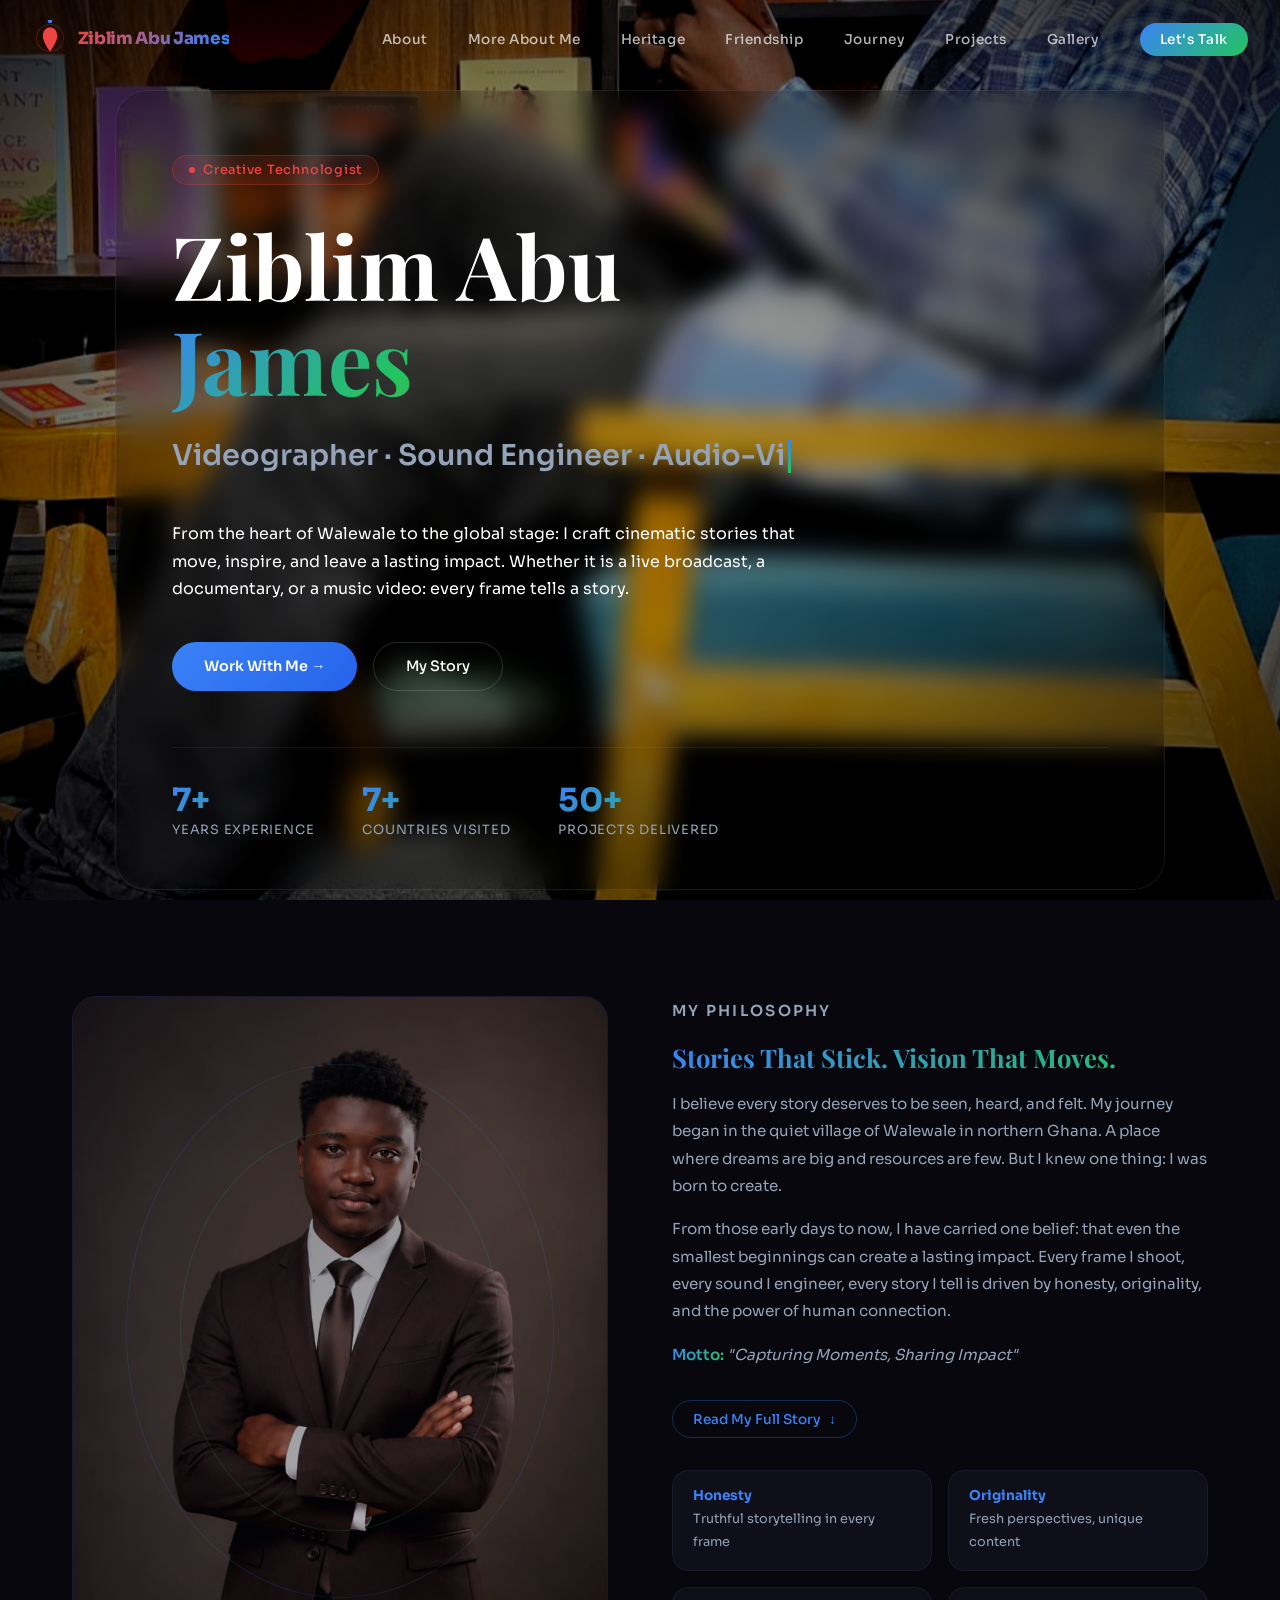
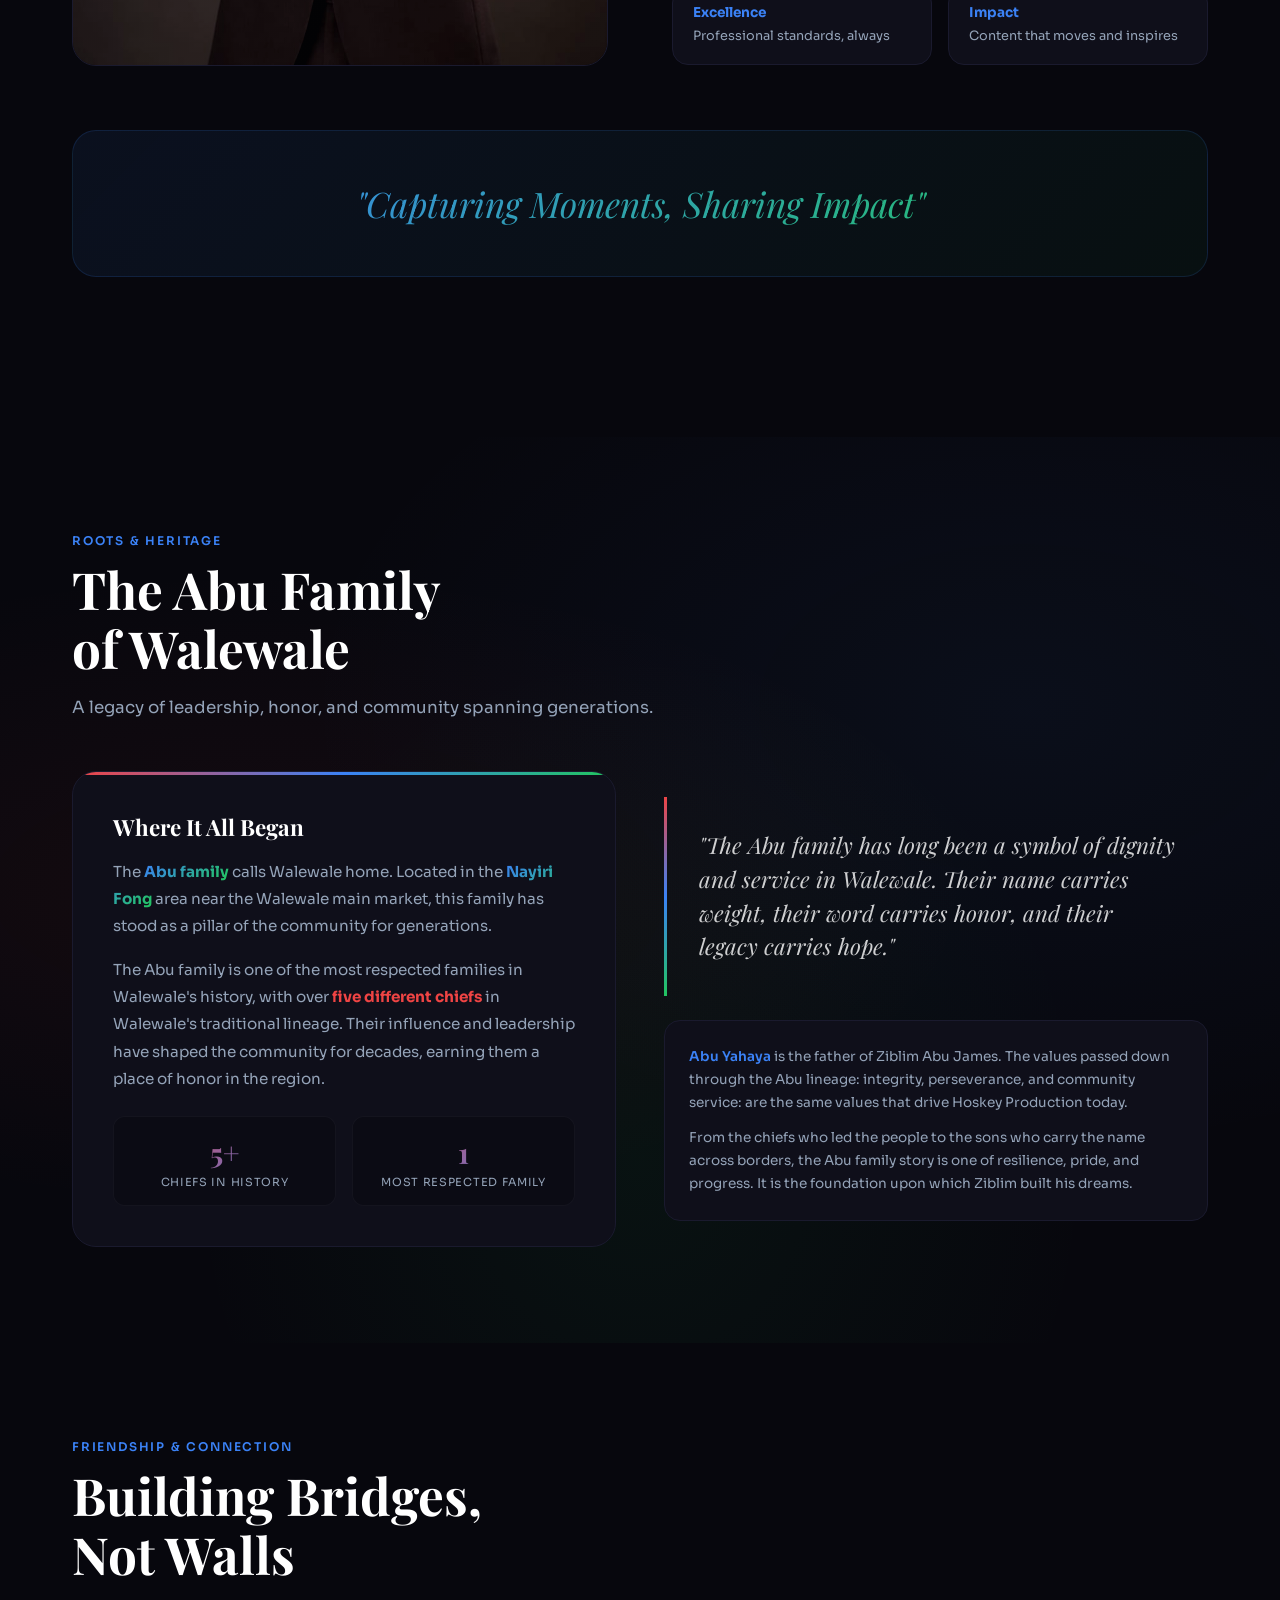
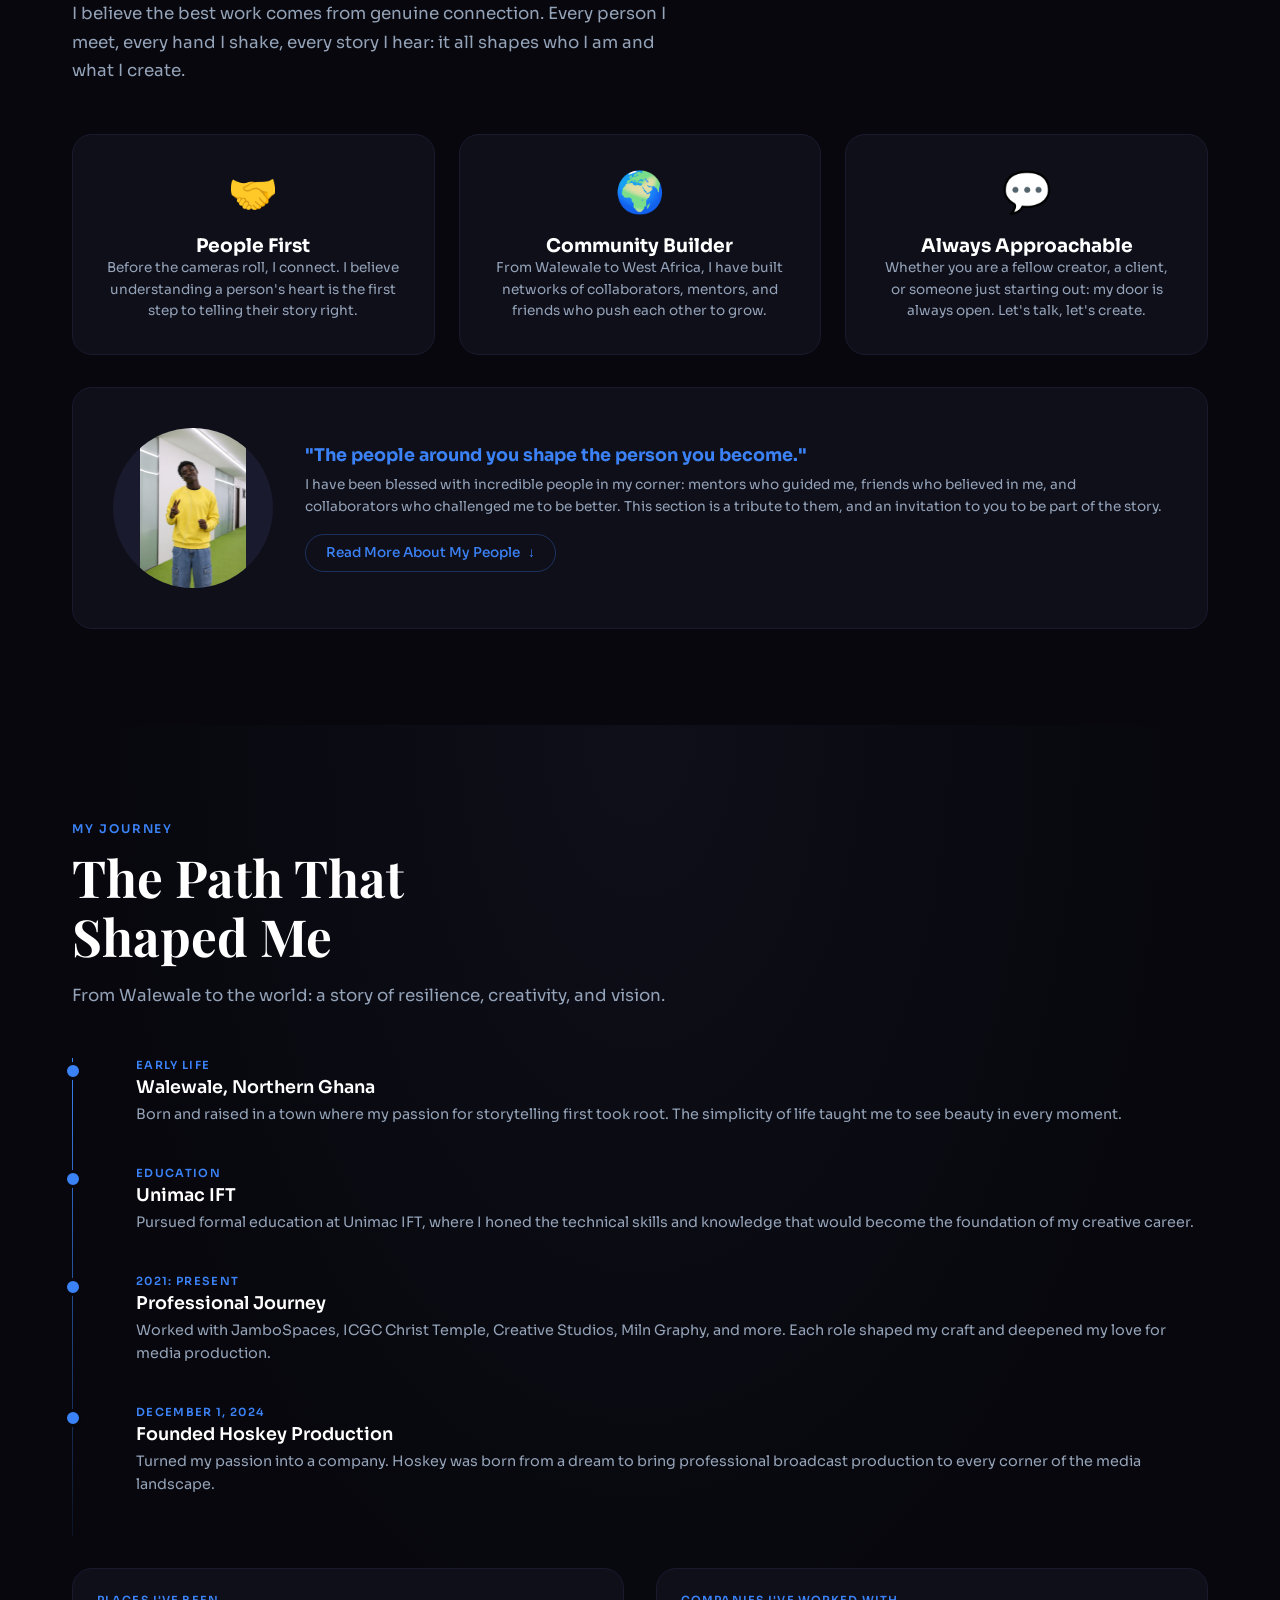
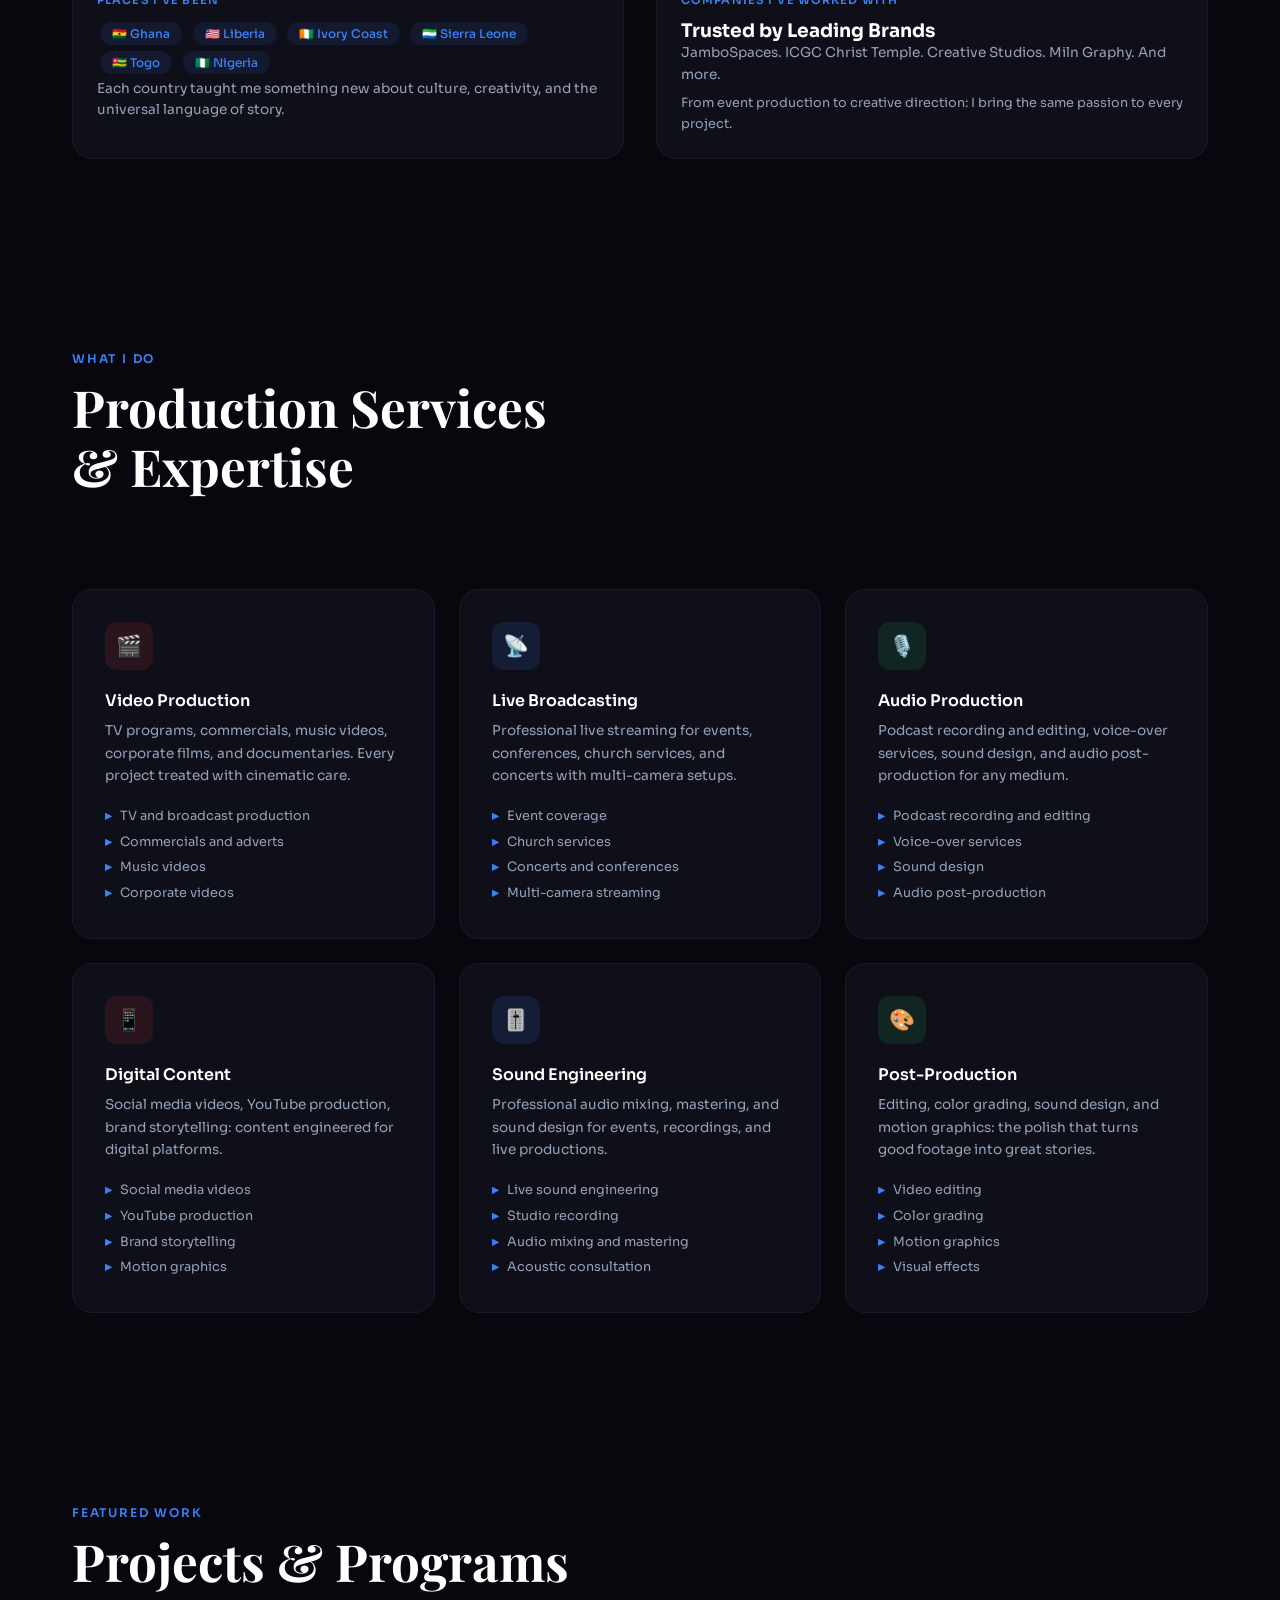
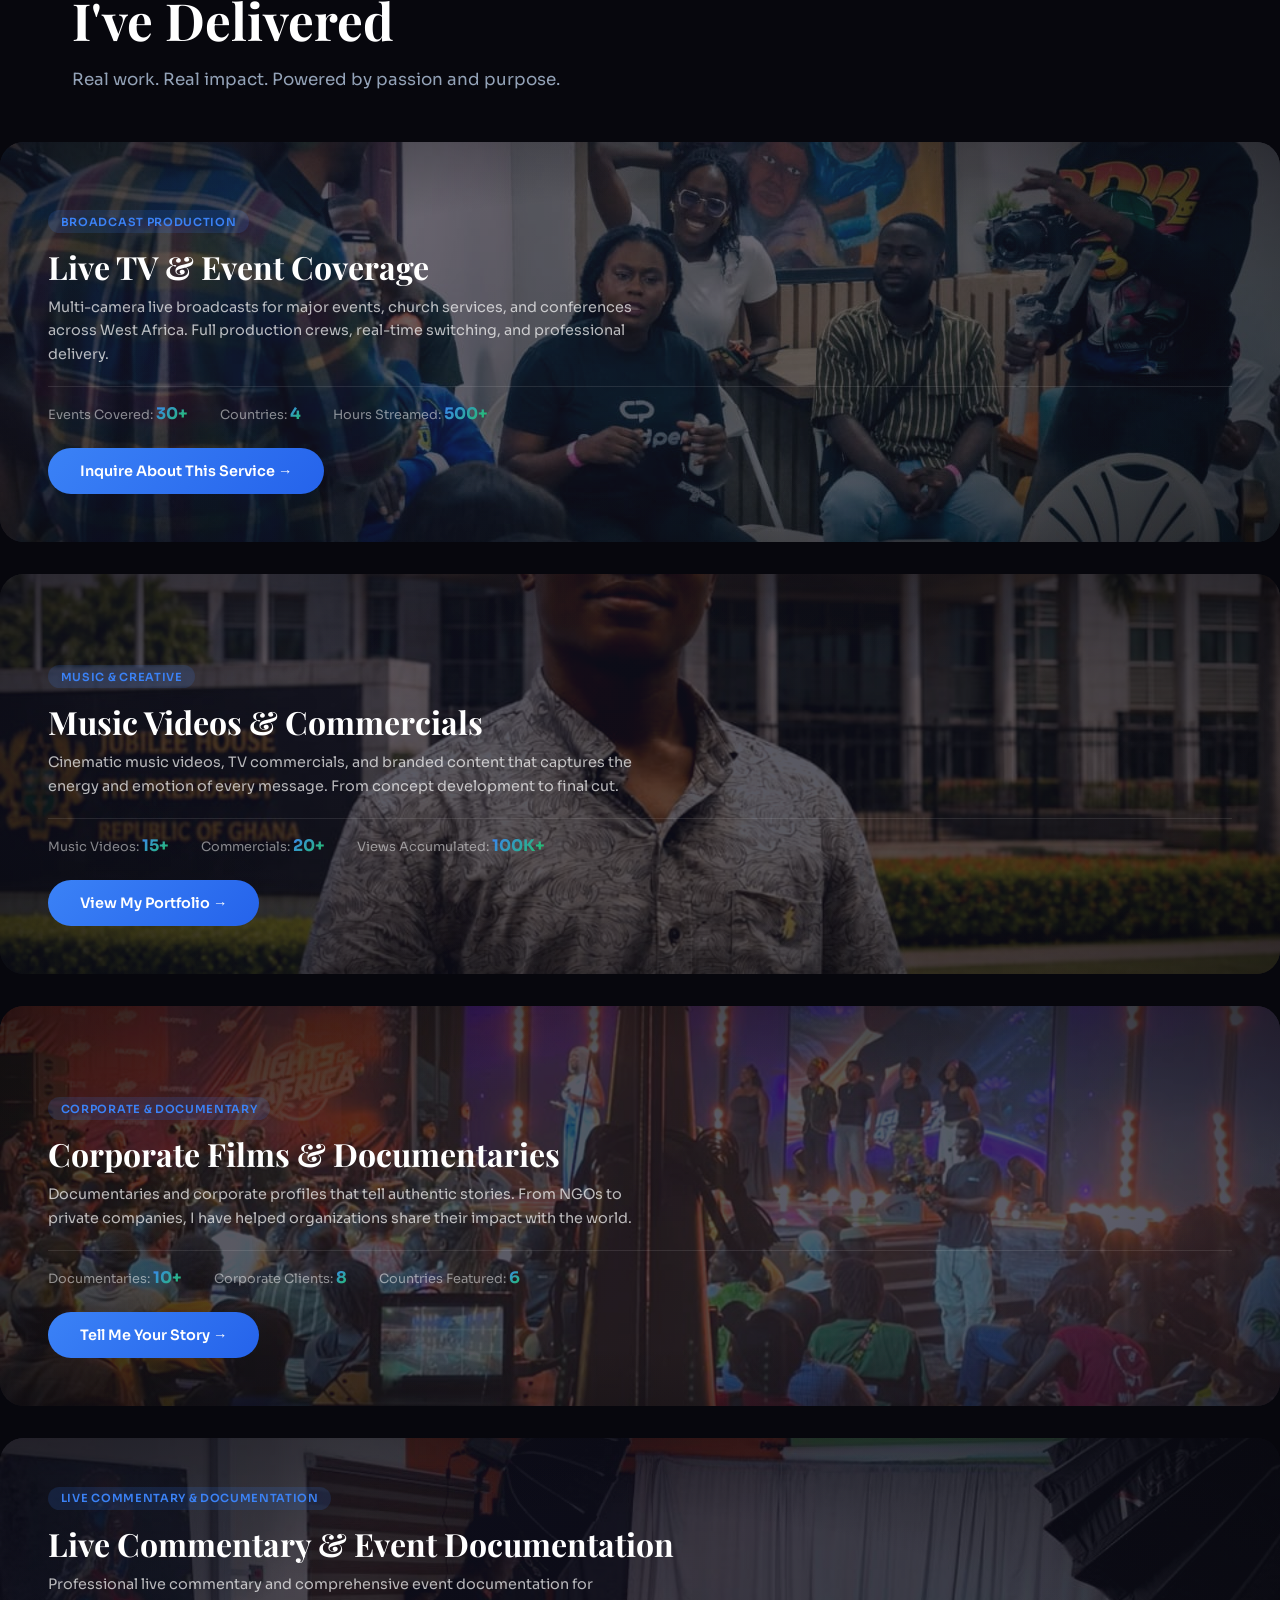
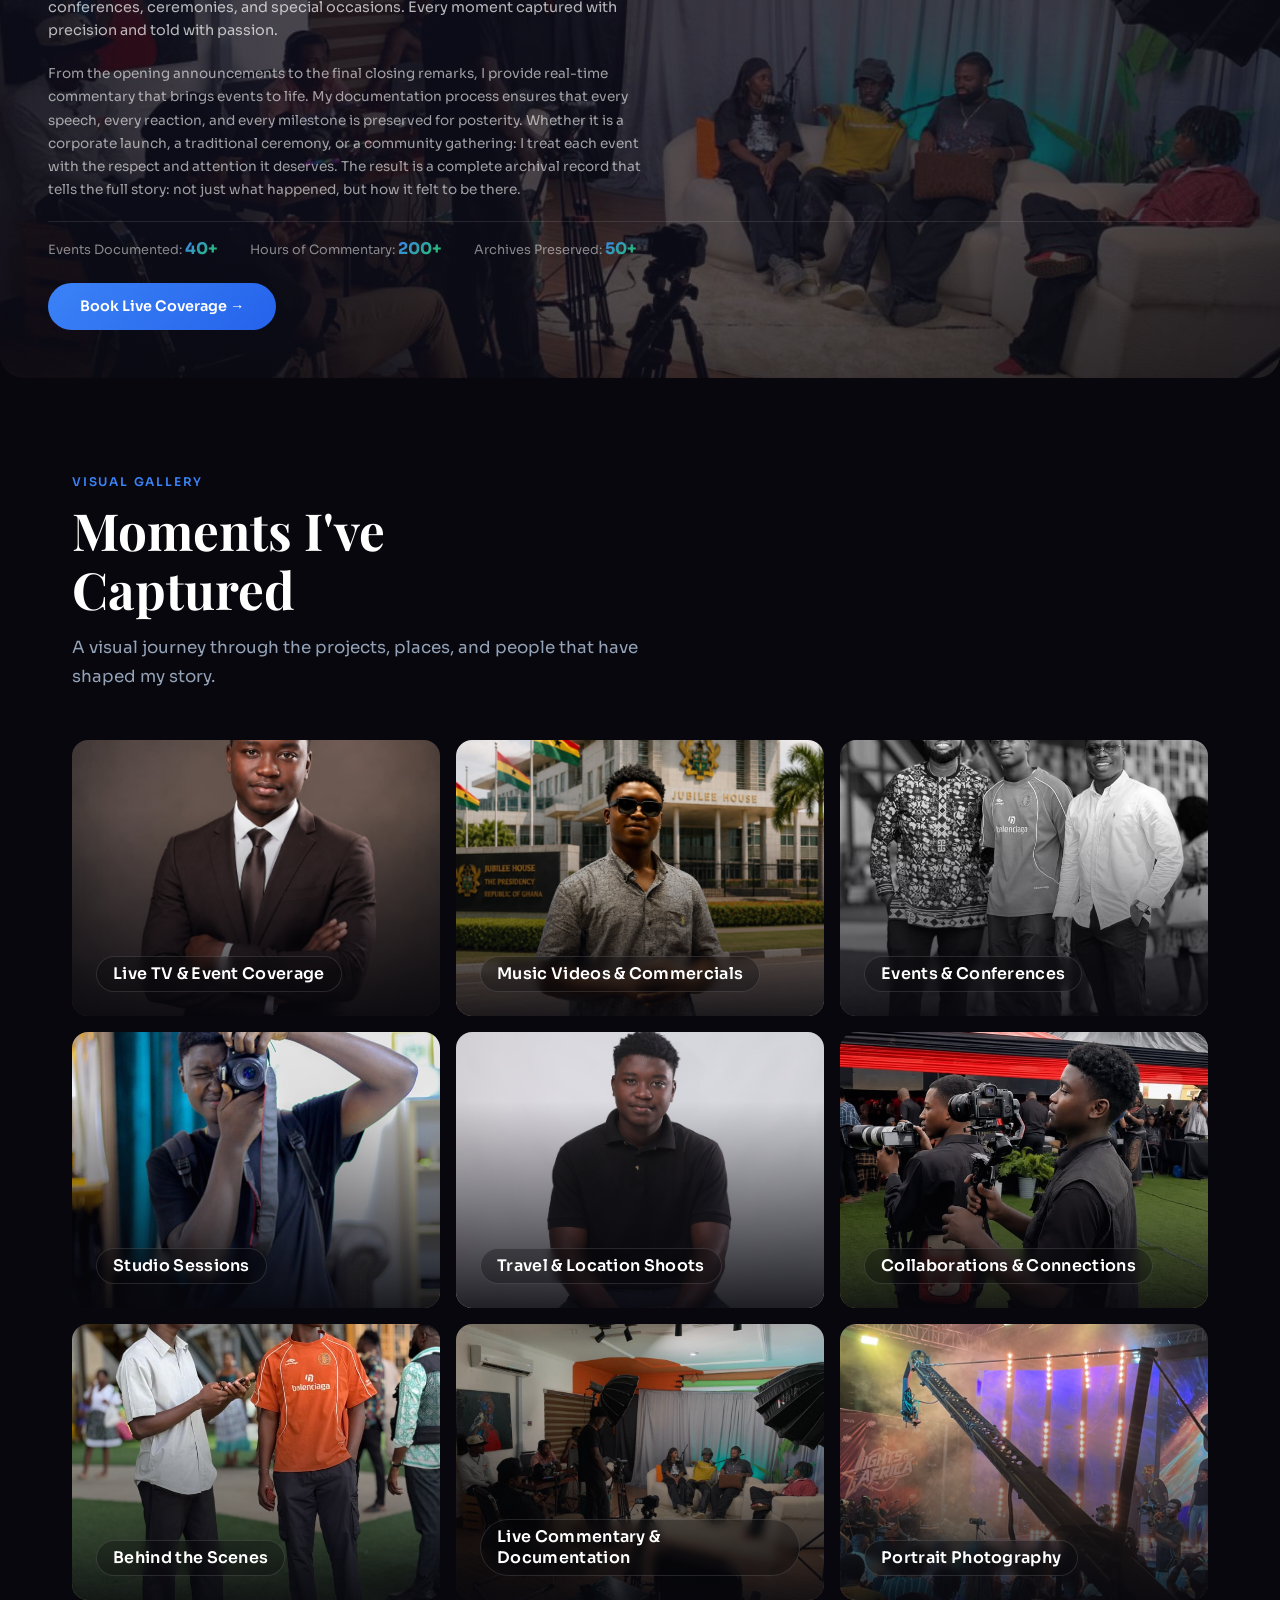
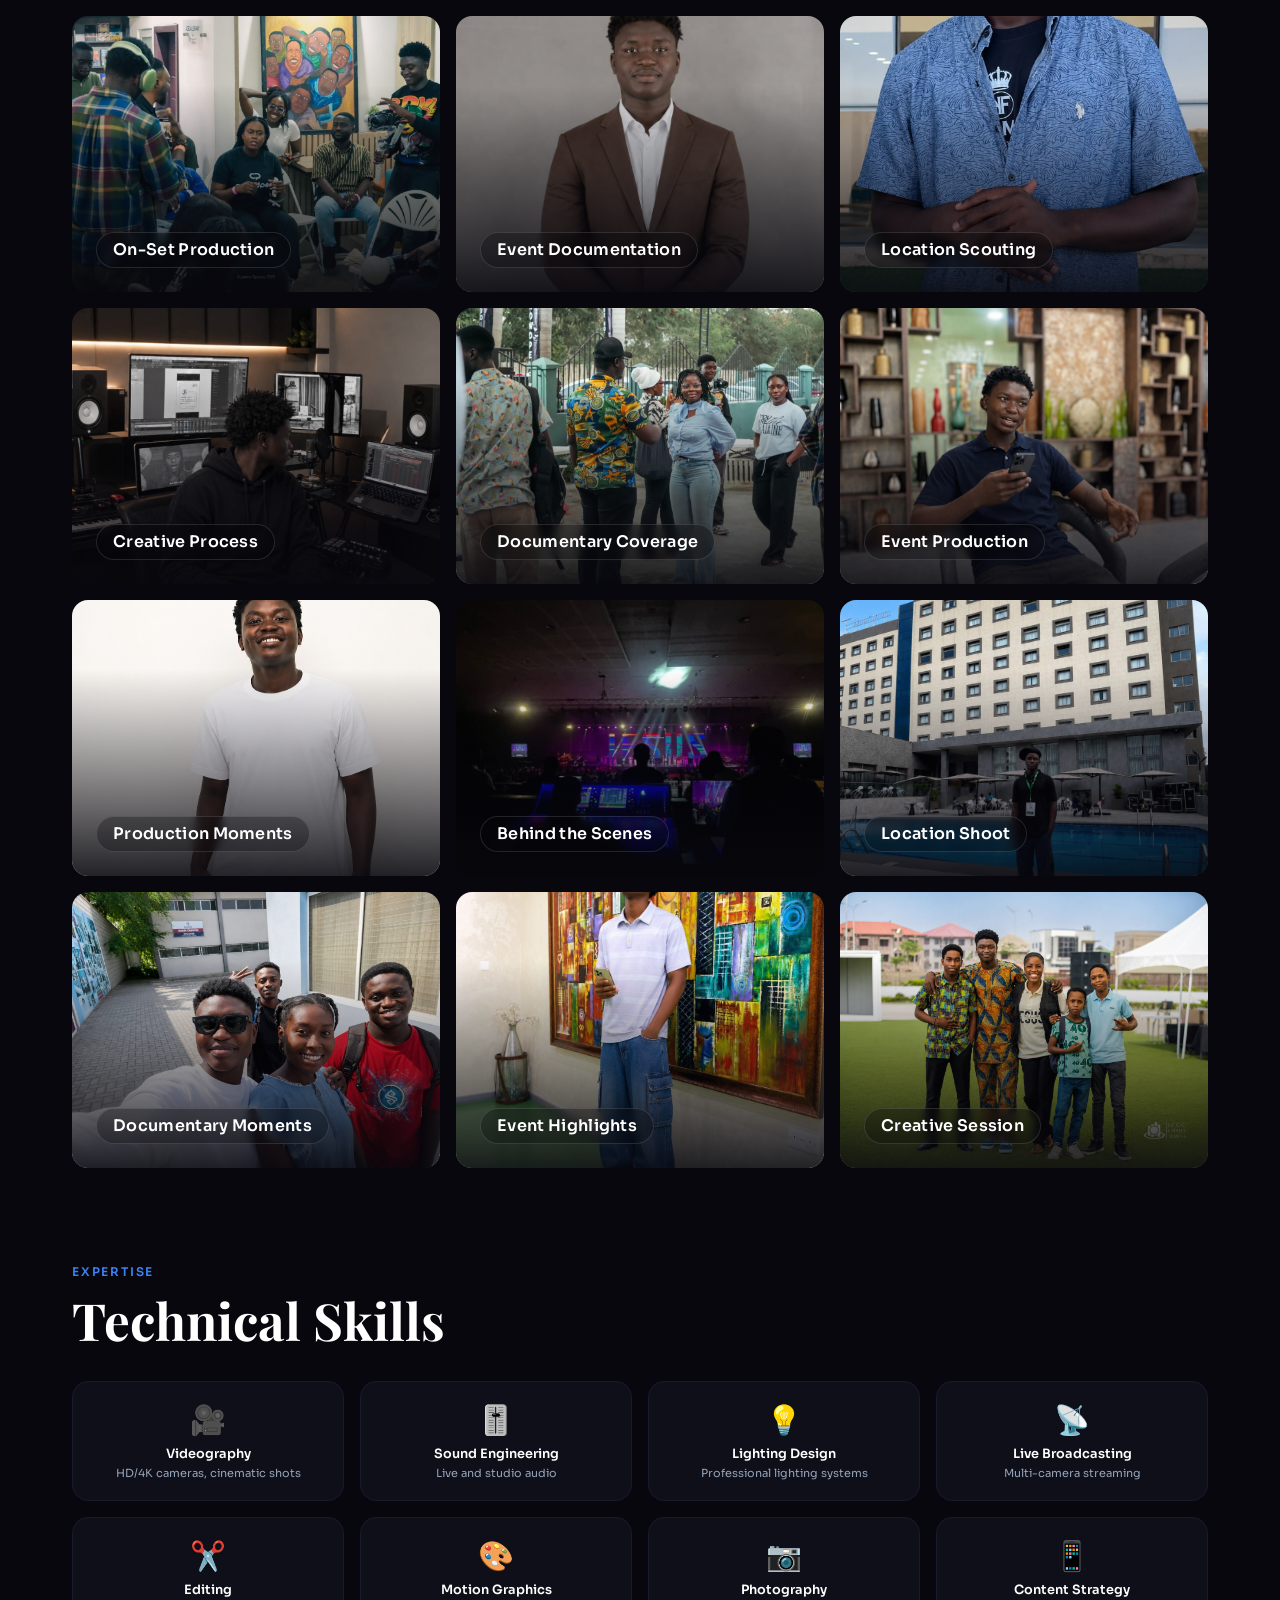
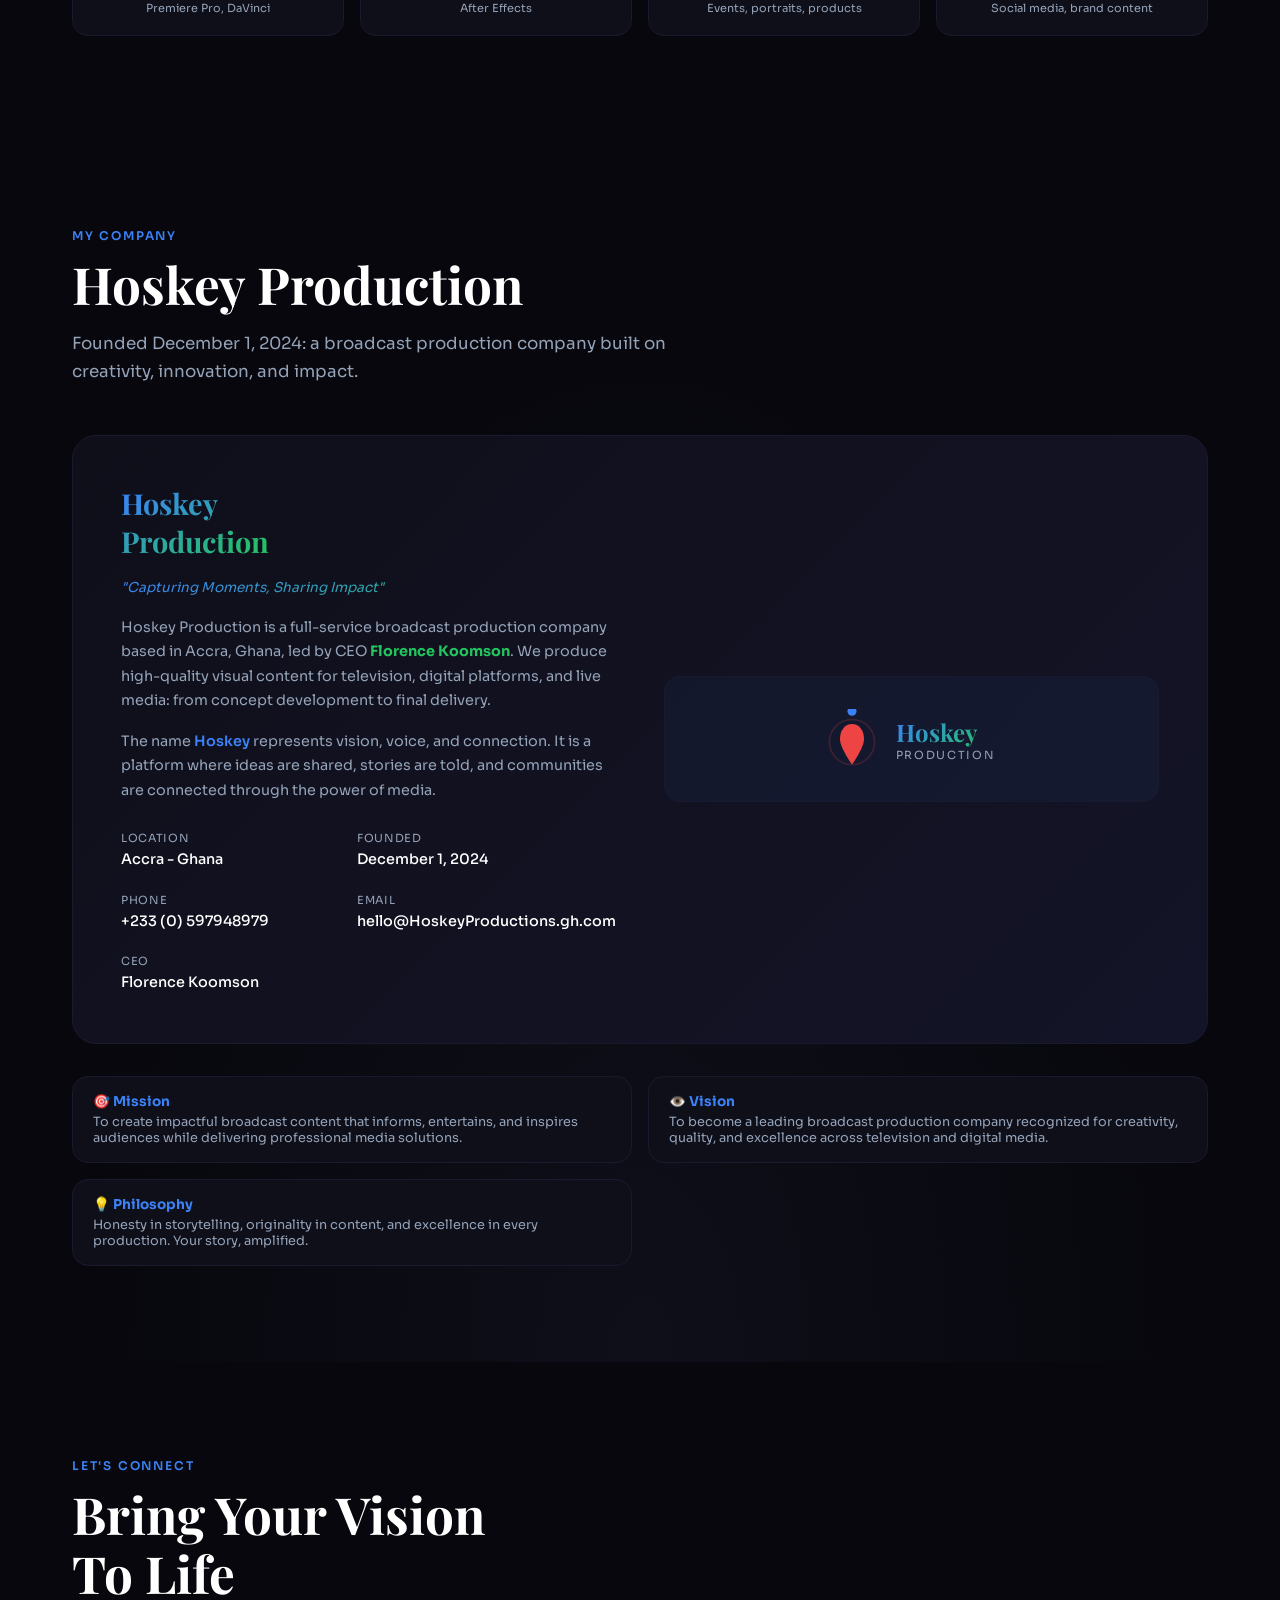
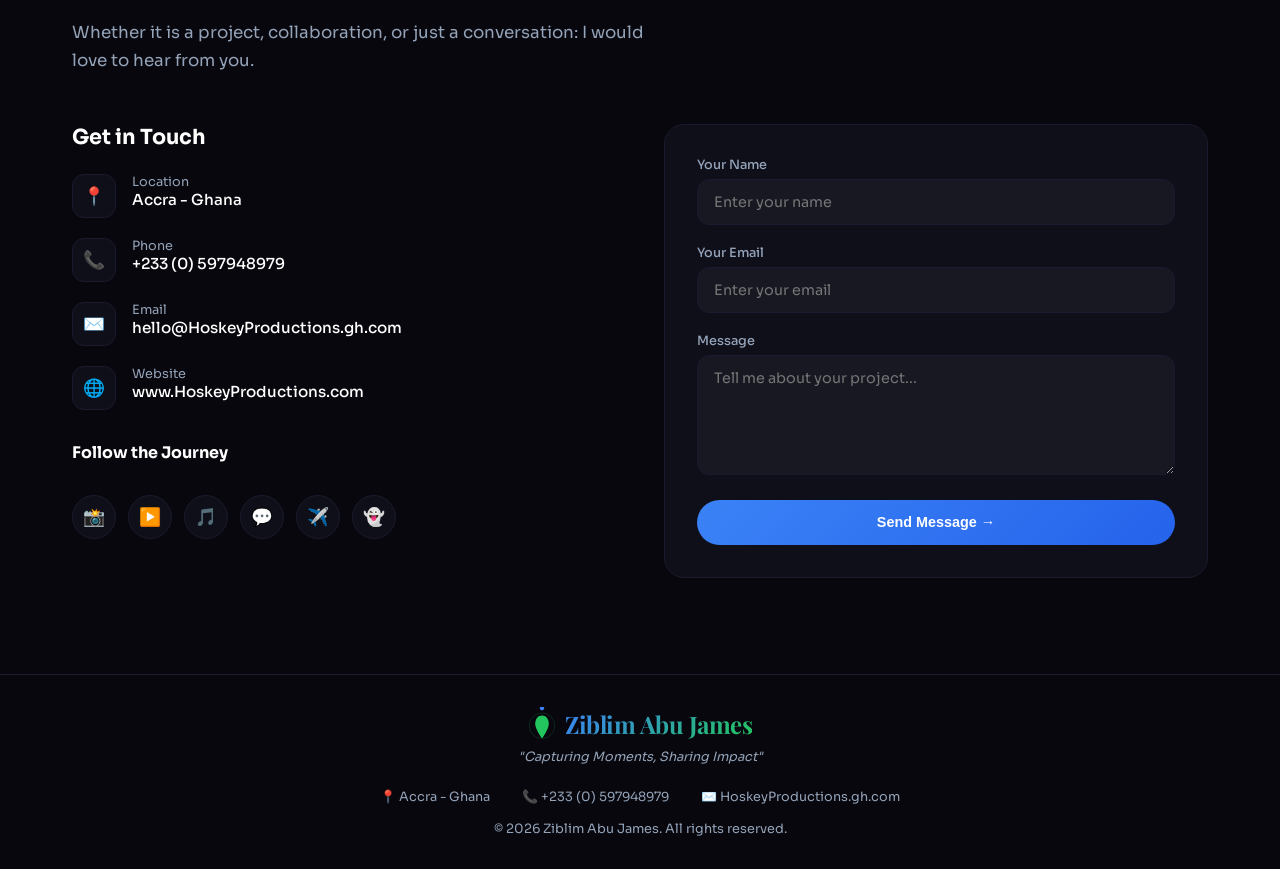
==== commit d057034e: "Initial commit: Hoskey Portfolio - Ziblim Abu James" ====
--- a/index.html
+++ b/index.html
@@ -1073,12 +1073,12 @@
           </div>
           <div class="gallery-item reveal reveal-delay-1" data-index="20">
             <span class="gallery-tag">Behind the Scenes</span>
-            <img src="images/img24.png" alt="Behind the scenes" loading="lazy" />
+            <img src="images/img 24.png" alt="Behind the scenes" loading="lazy" />
             <div class="gallery-overlay"><span>Behind the Scenes</span></div>
           </div>
           <div class="gallery-item reveal reveal-delay-2" data-index="21">
             <span class="gallery-tag">Location</span>
-            <img src="images/img25.png" alt="Location shoot" loading="lazy" />
+            <img src="images/image25.png" alt="Location shoot" loading="lazy" />
             <div class="gallery-overlay"><span>Location Shoot</span></div>
           </div>
           <div class="gallery-item reveal" data-index="22">
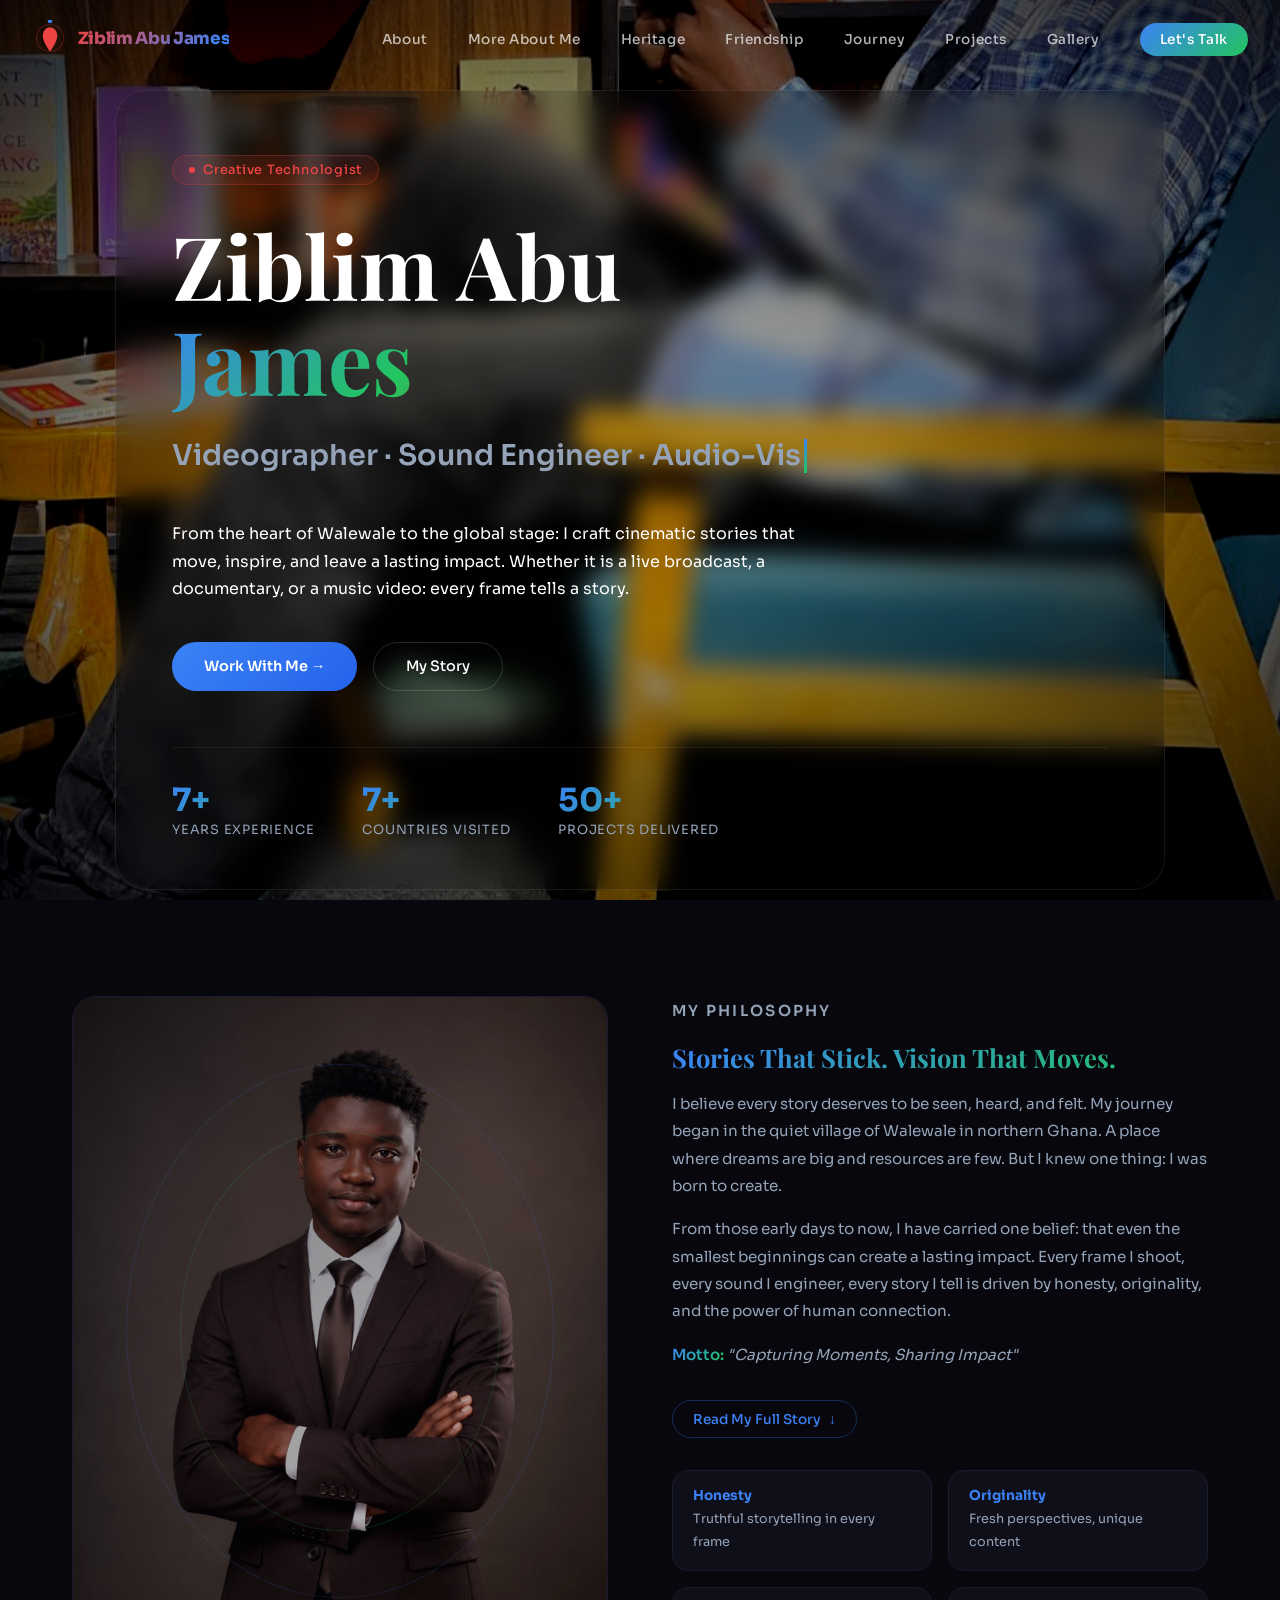
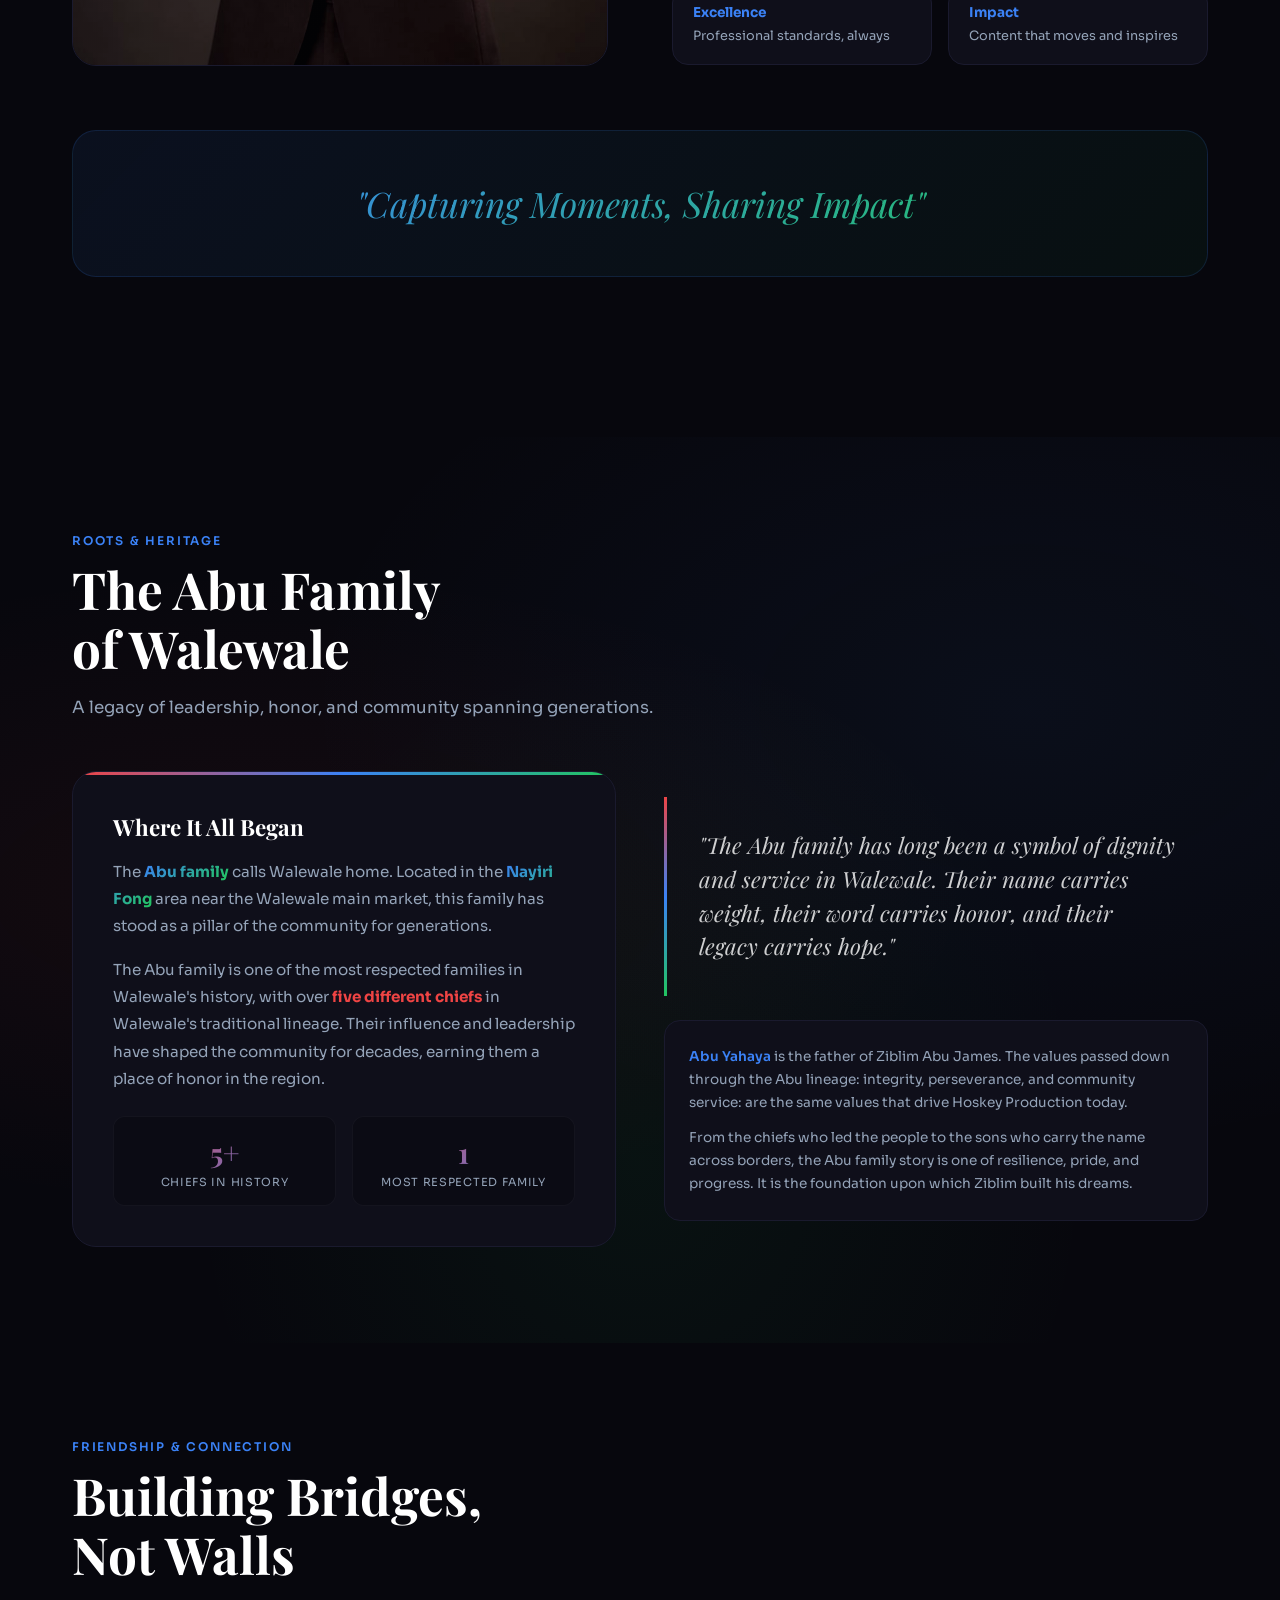
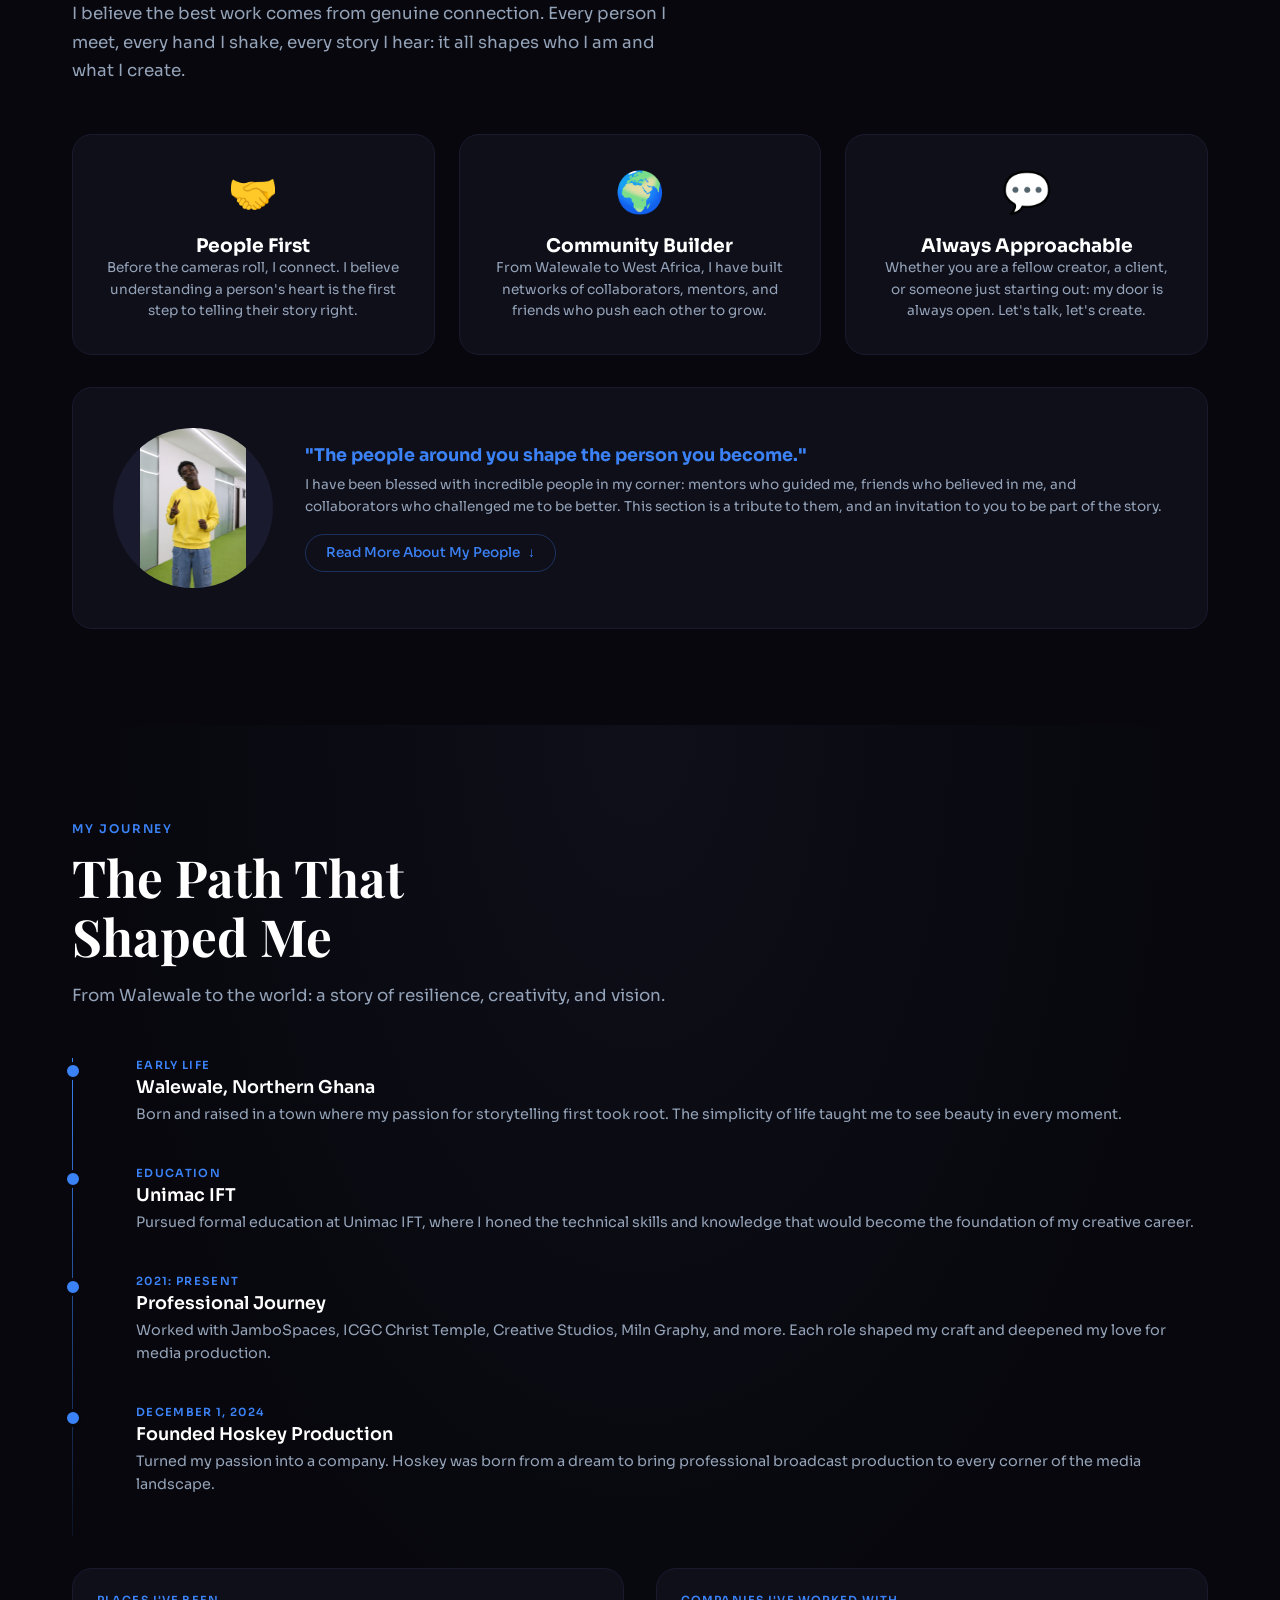
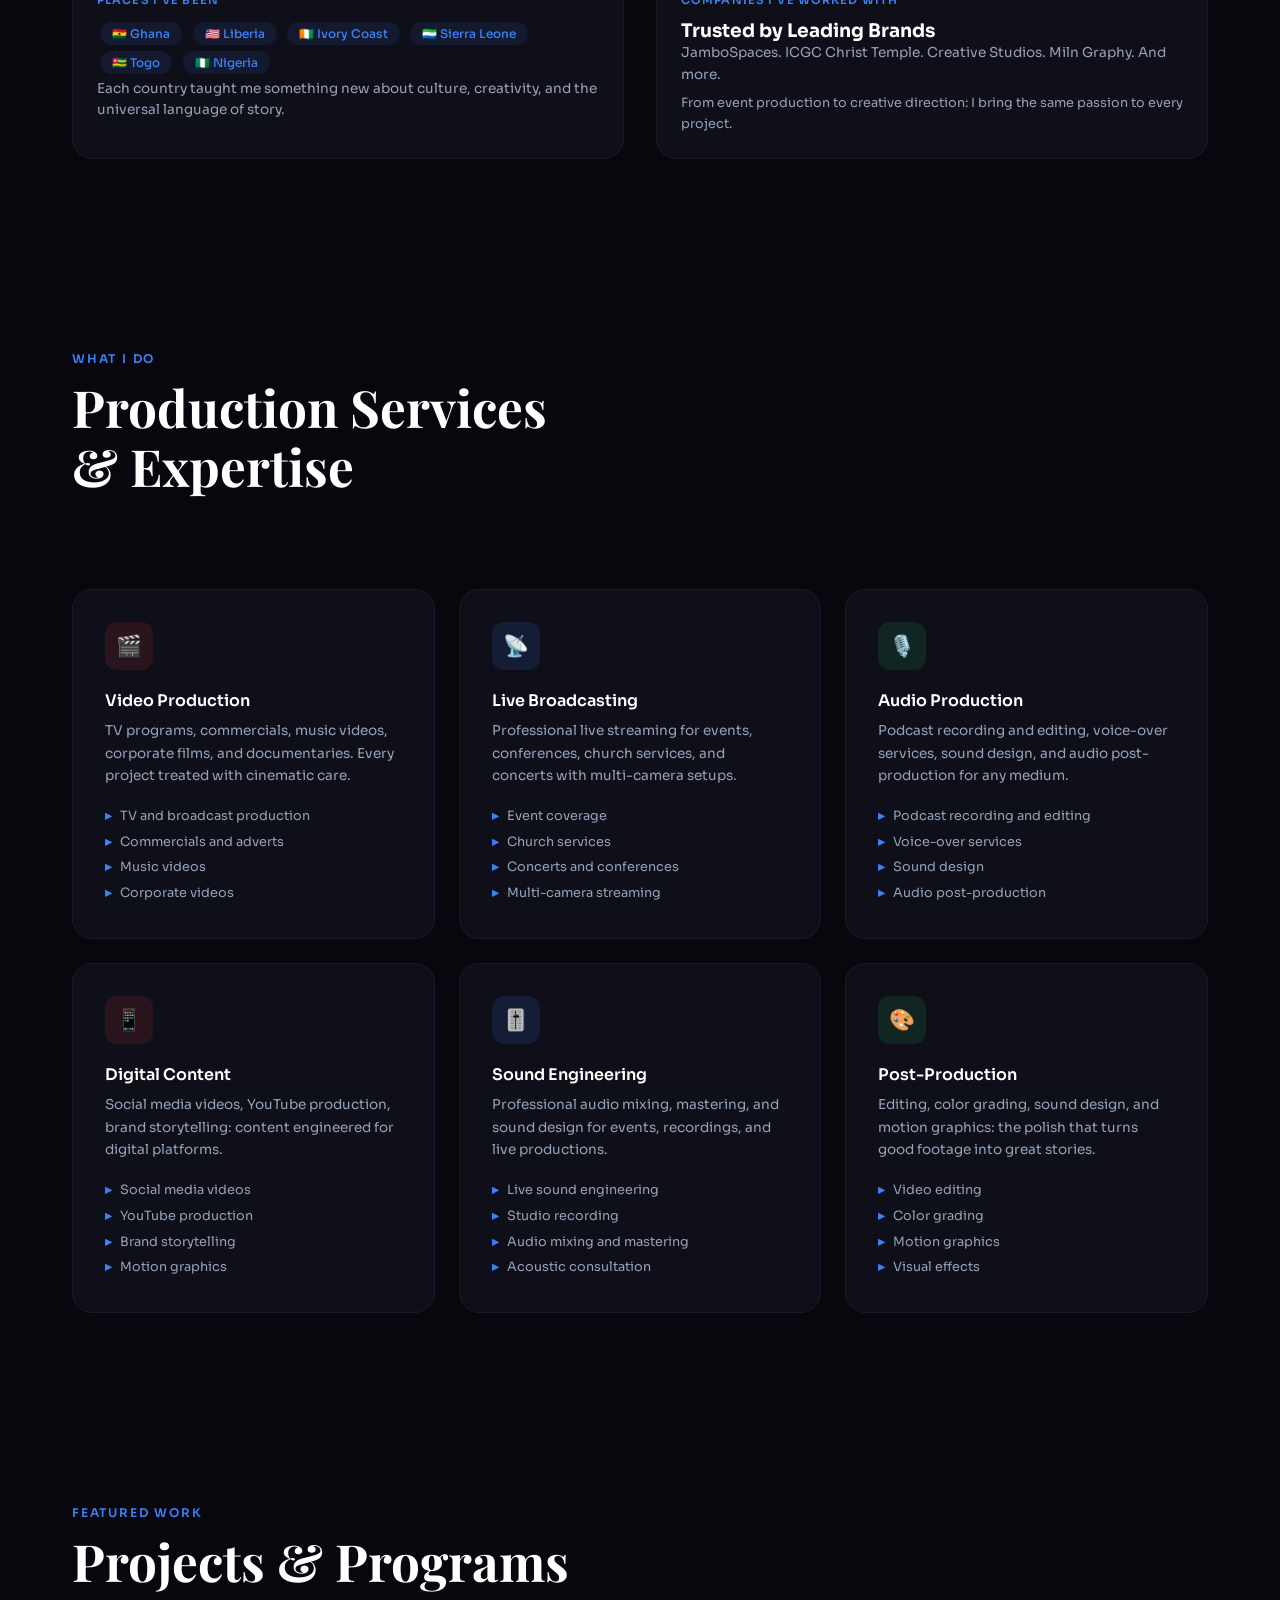
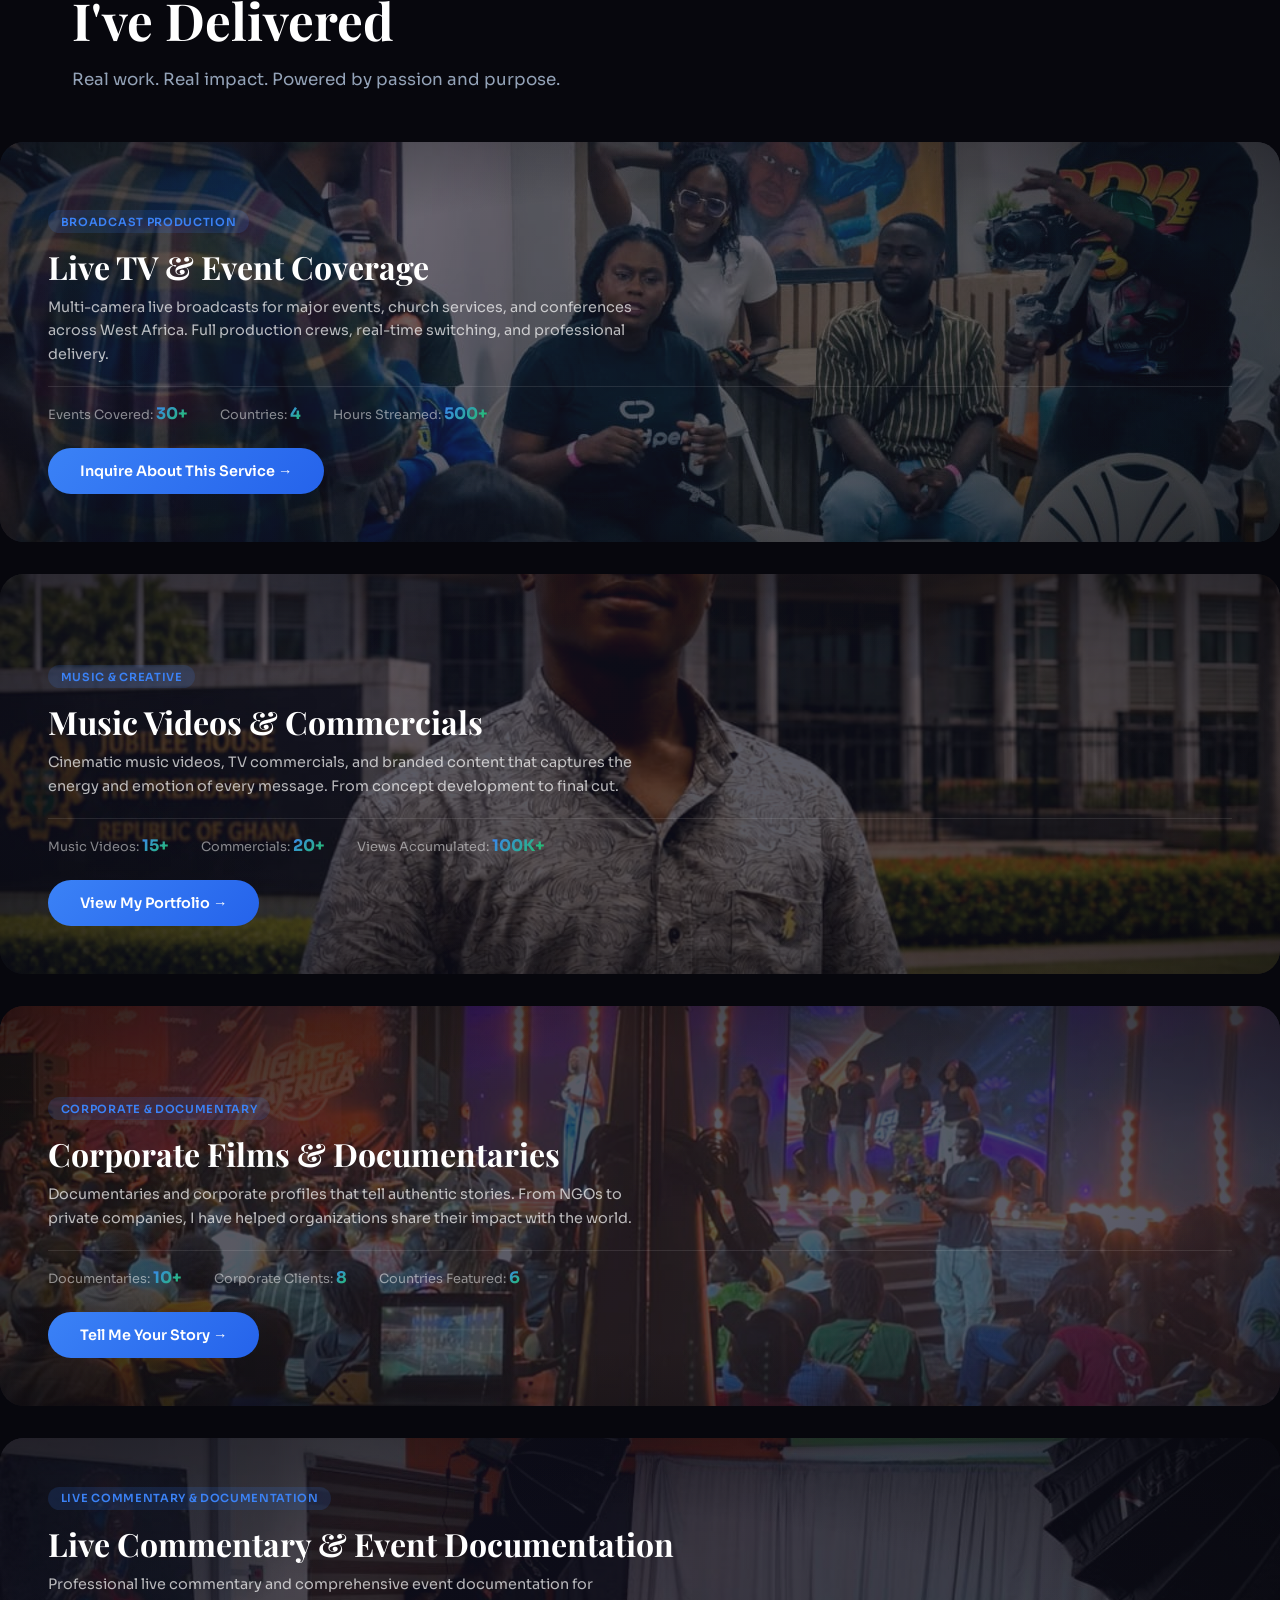
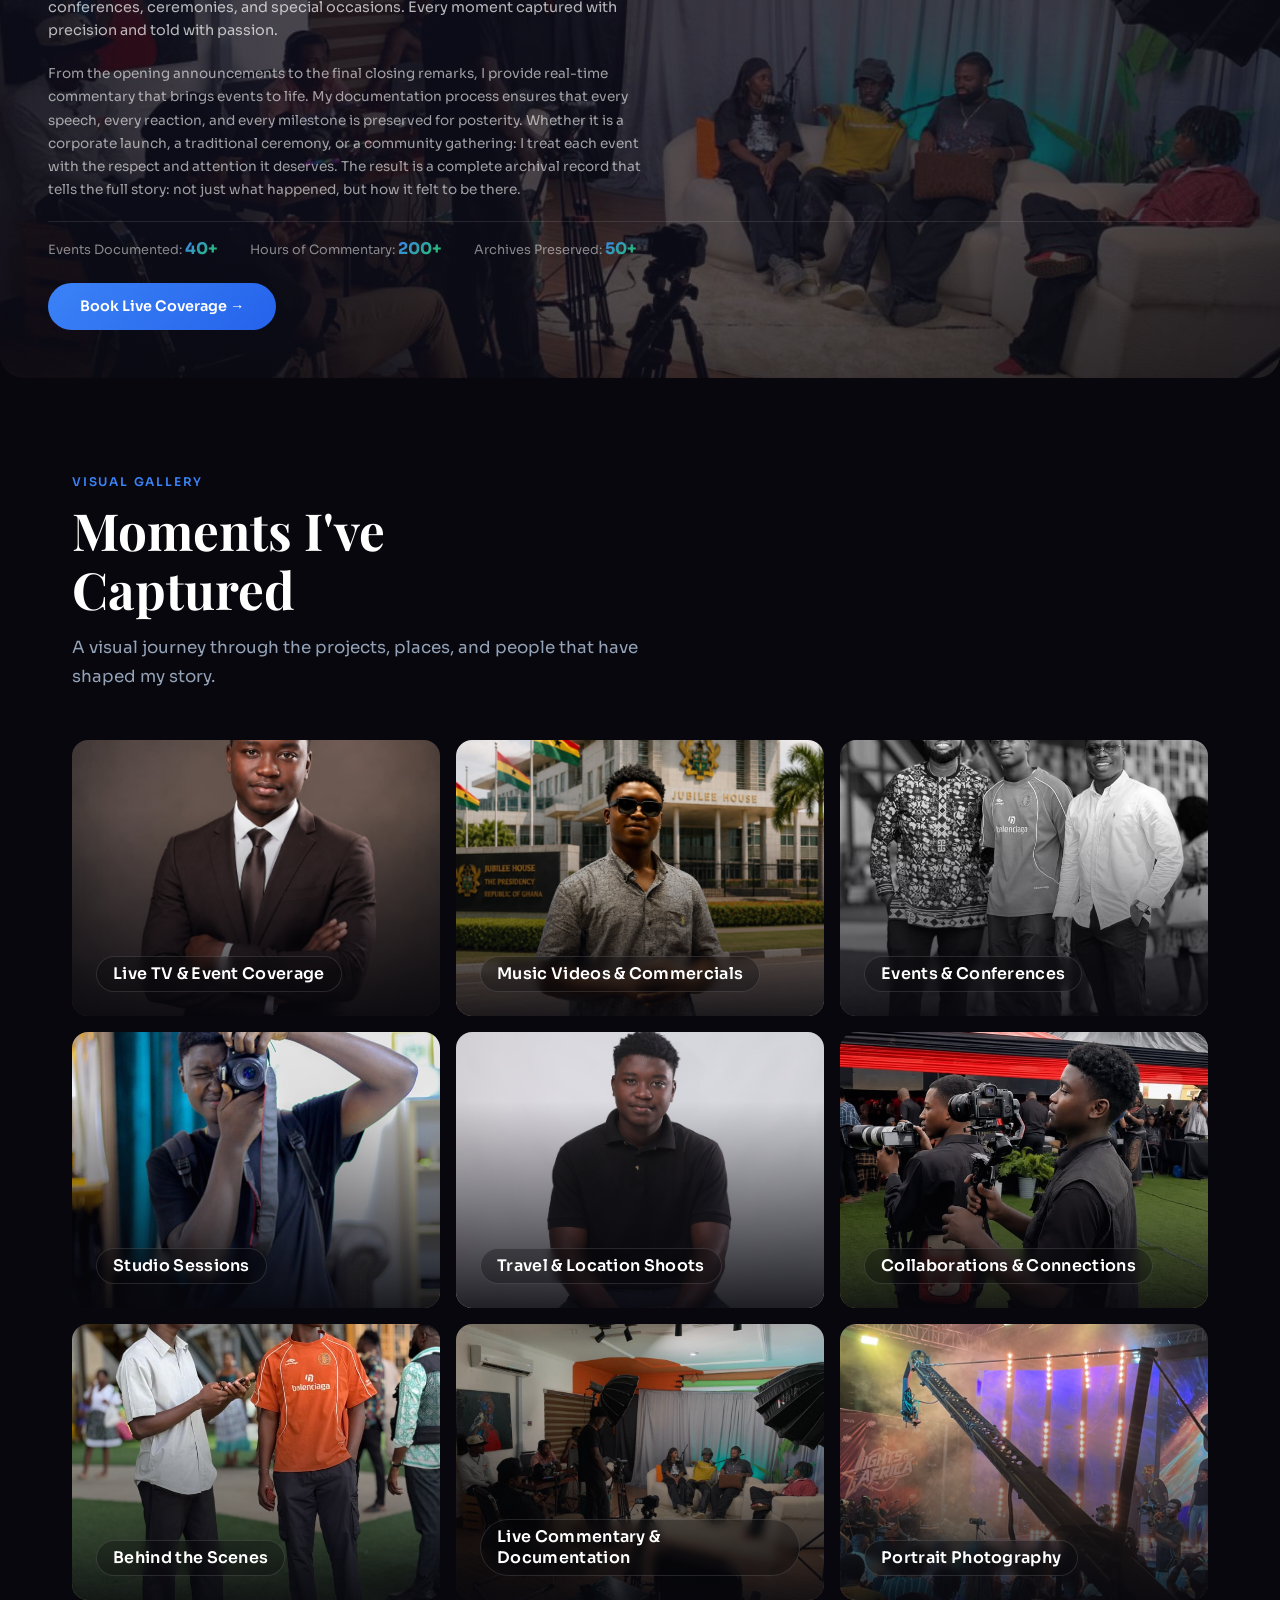
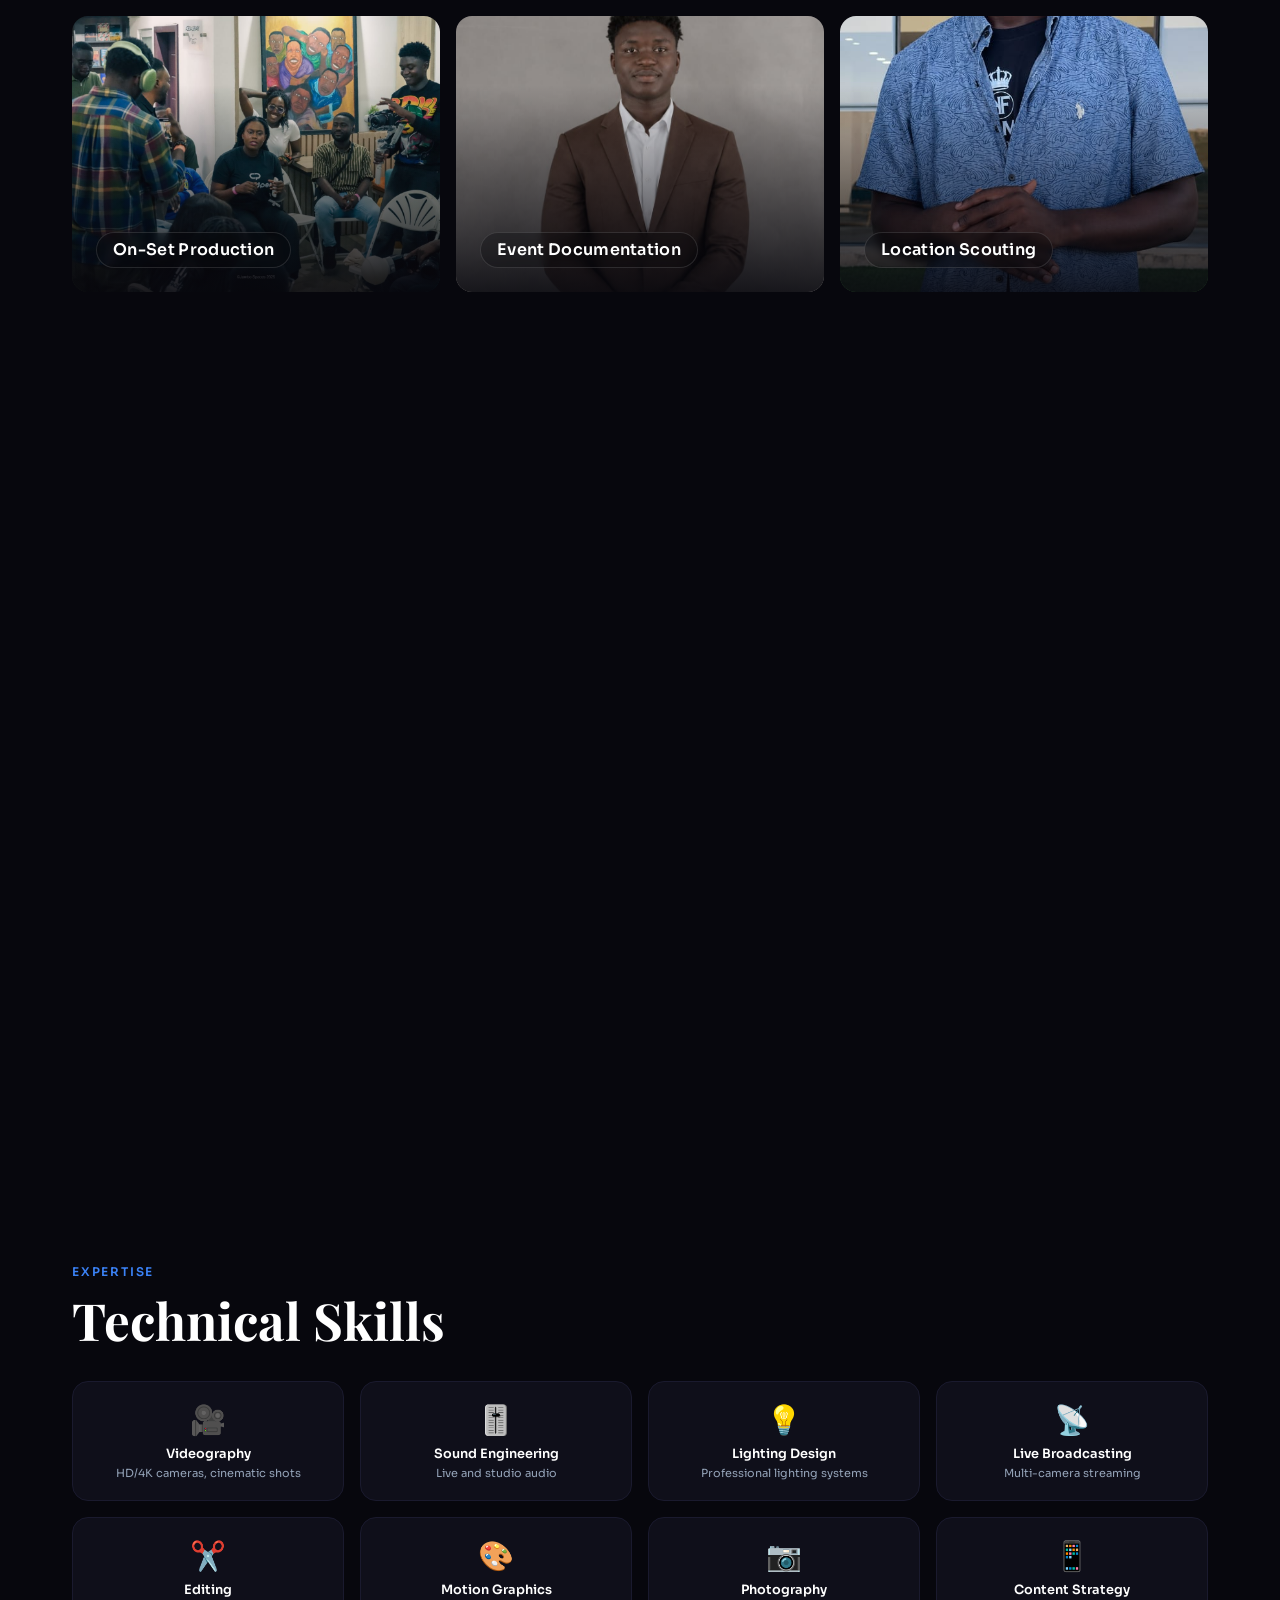
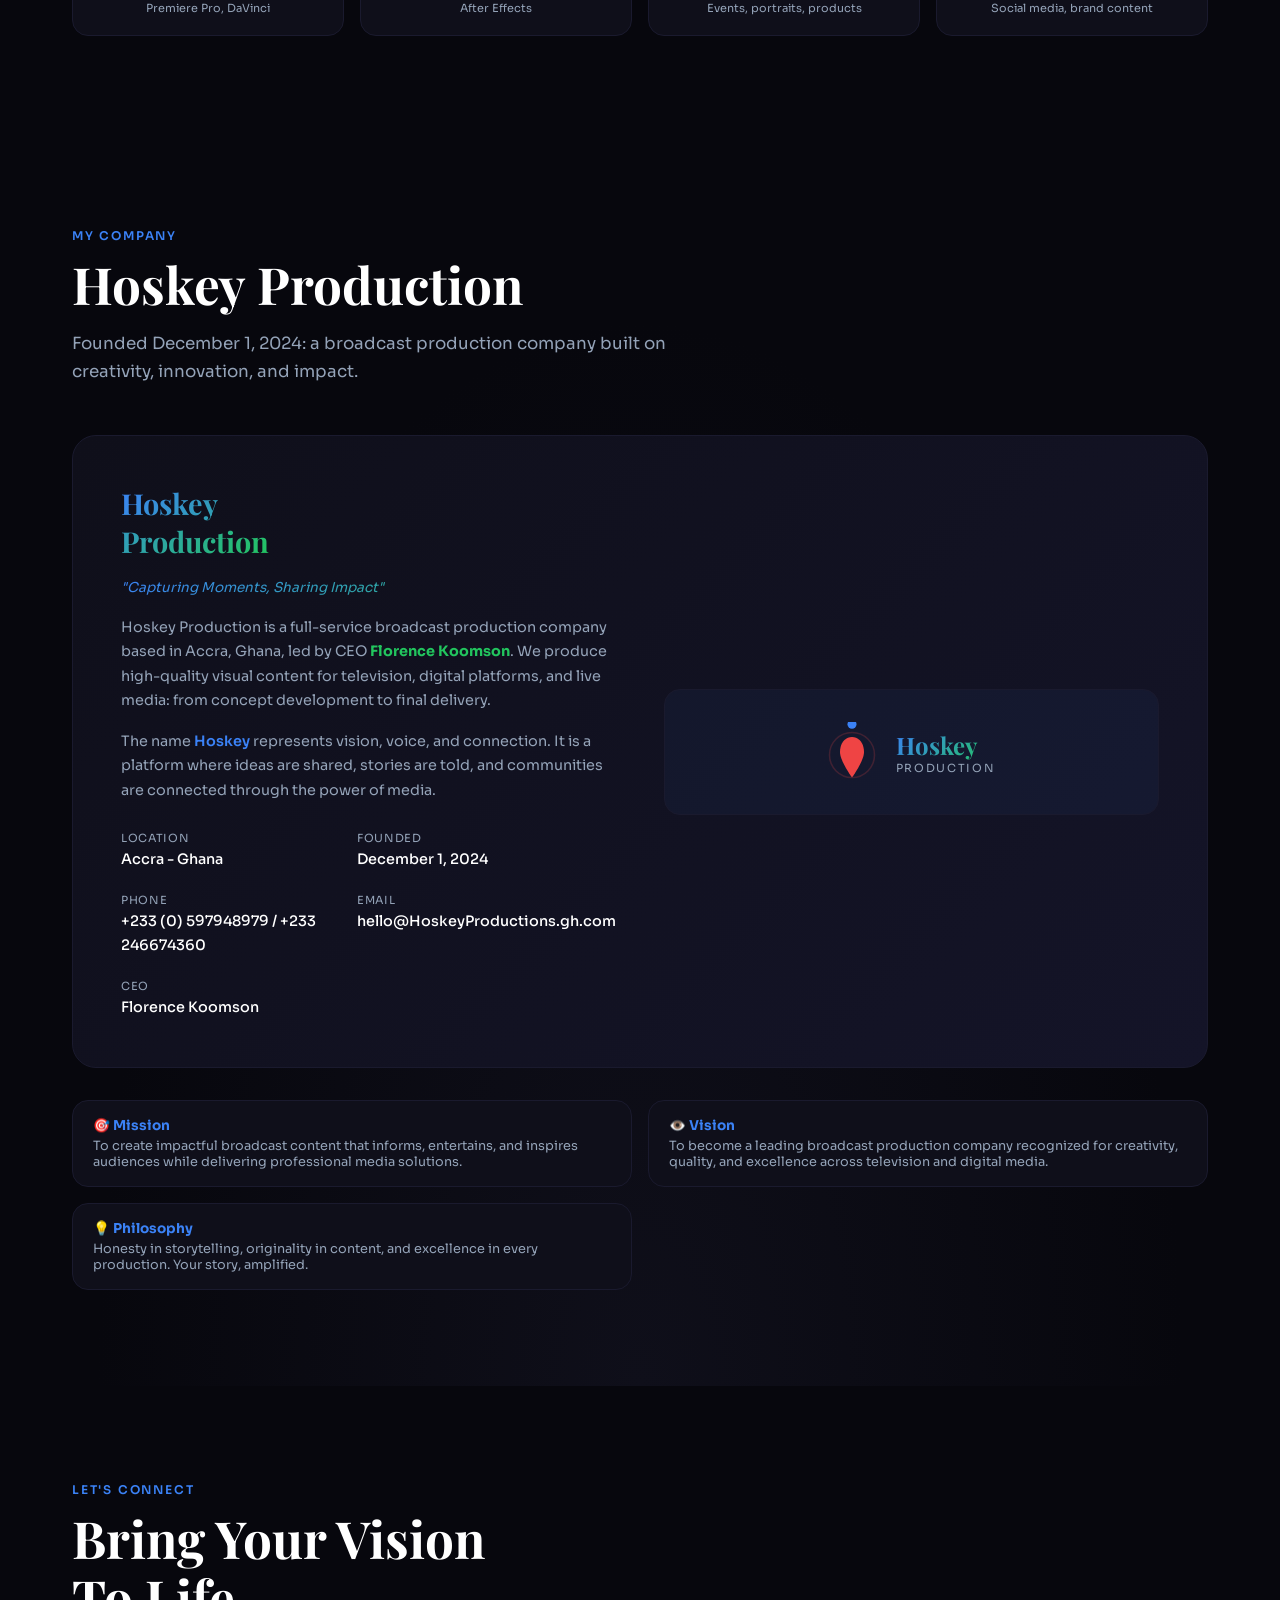
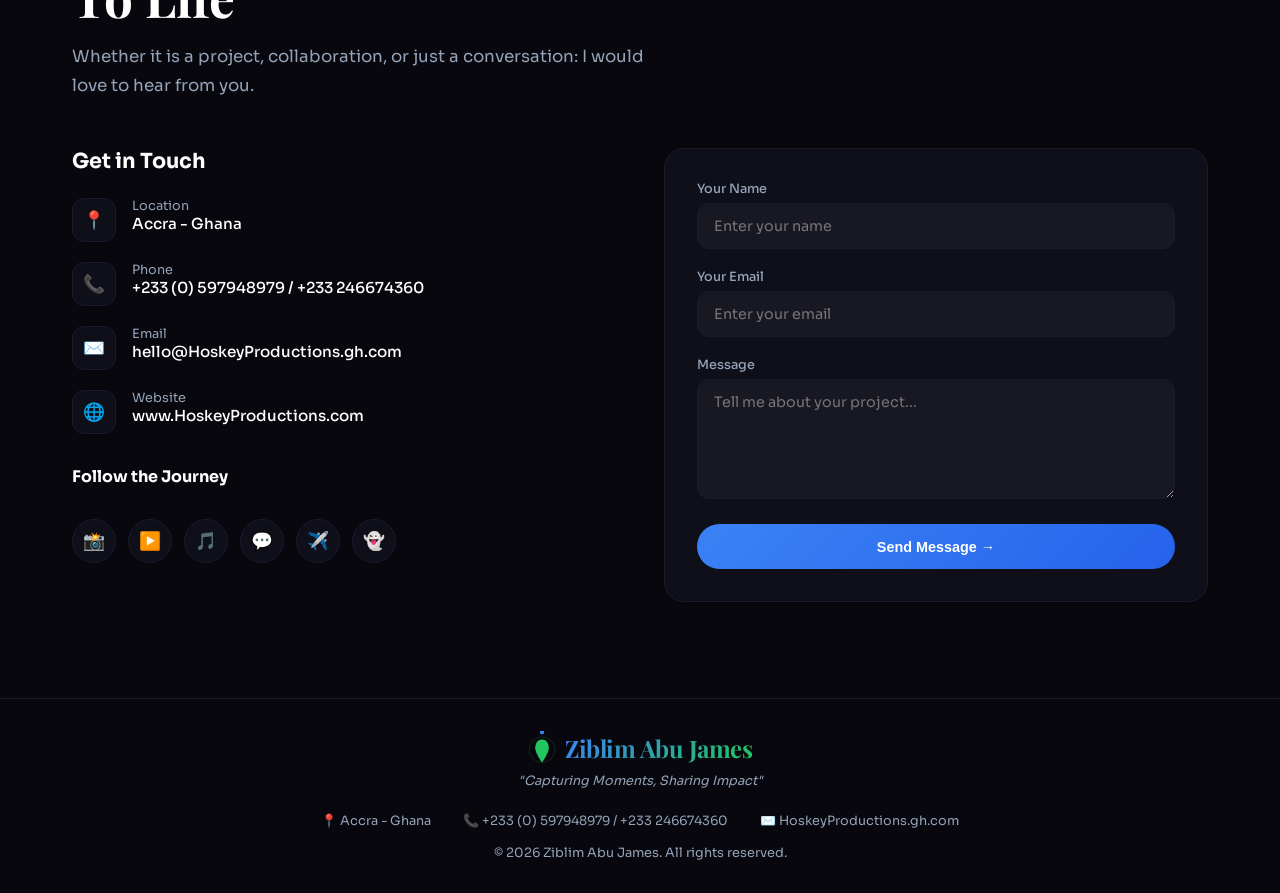
==== commit bef89bec: "Add second phone number +233 246674360" ====
--- a/index.html
+++ b/index.html
@@ -1223,7 +1223,7 @@
               </div>
               <div class="company-detail">
                 <span>Phone</span>
-                <p>+233 (0) 597948979</p>
+                <p>+233 (0) 597948979 / +233 246674360</p>
               </div>
               <div class="company-detail">
                 <span>Email</span>
@@ -1342,7 +1342,7 @@
               <div class="contact-icon">📞</div>
               <div>
                 <h4>Phone</h4>
-                <p>+233 (0) 597948979</p>
+                <p>+233 (0) 597948979 / +233 246674360</p>
               </div>
             </div>
             <div class="contact-item">
@@ -1479,7 +1479,7 @@
           "
         >
           <span>📍 Accra - Ghana</span>
-          <span>📞 +233 (0) 597948979</span>
+          <span>📞 +233 (0) 597948979 / +233 246674360</span>
           <span>✉️ HoskeyProductions.gh.com</span>
         </p>
         <p>
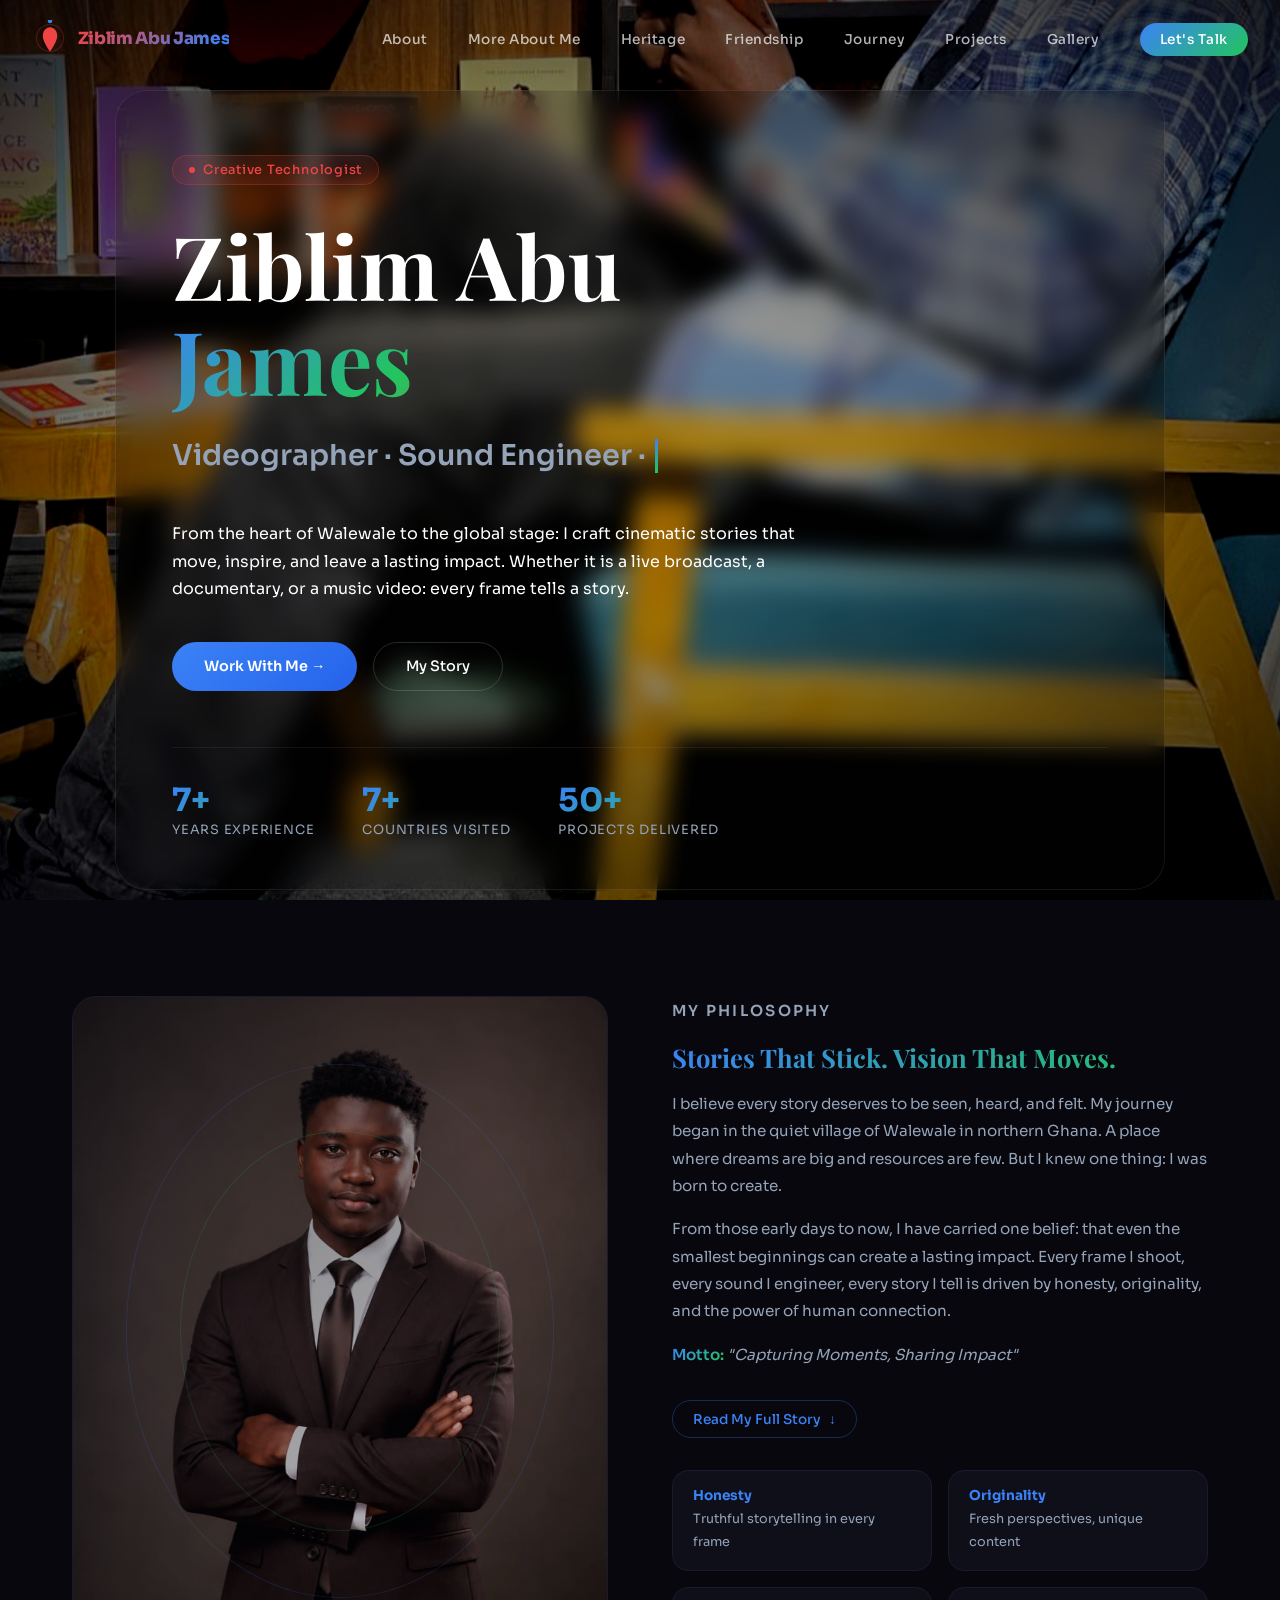
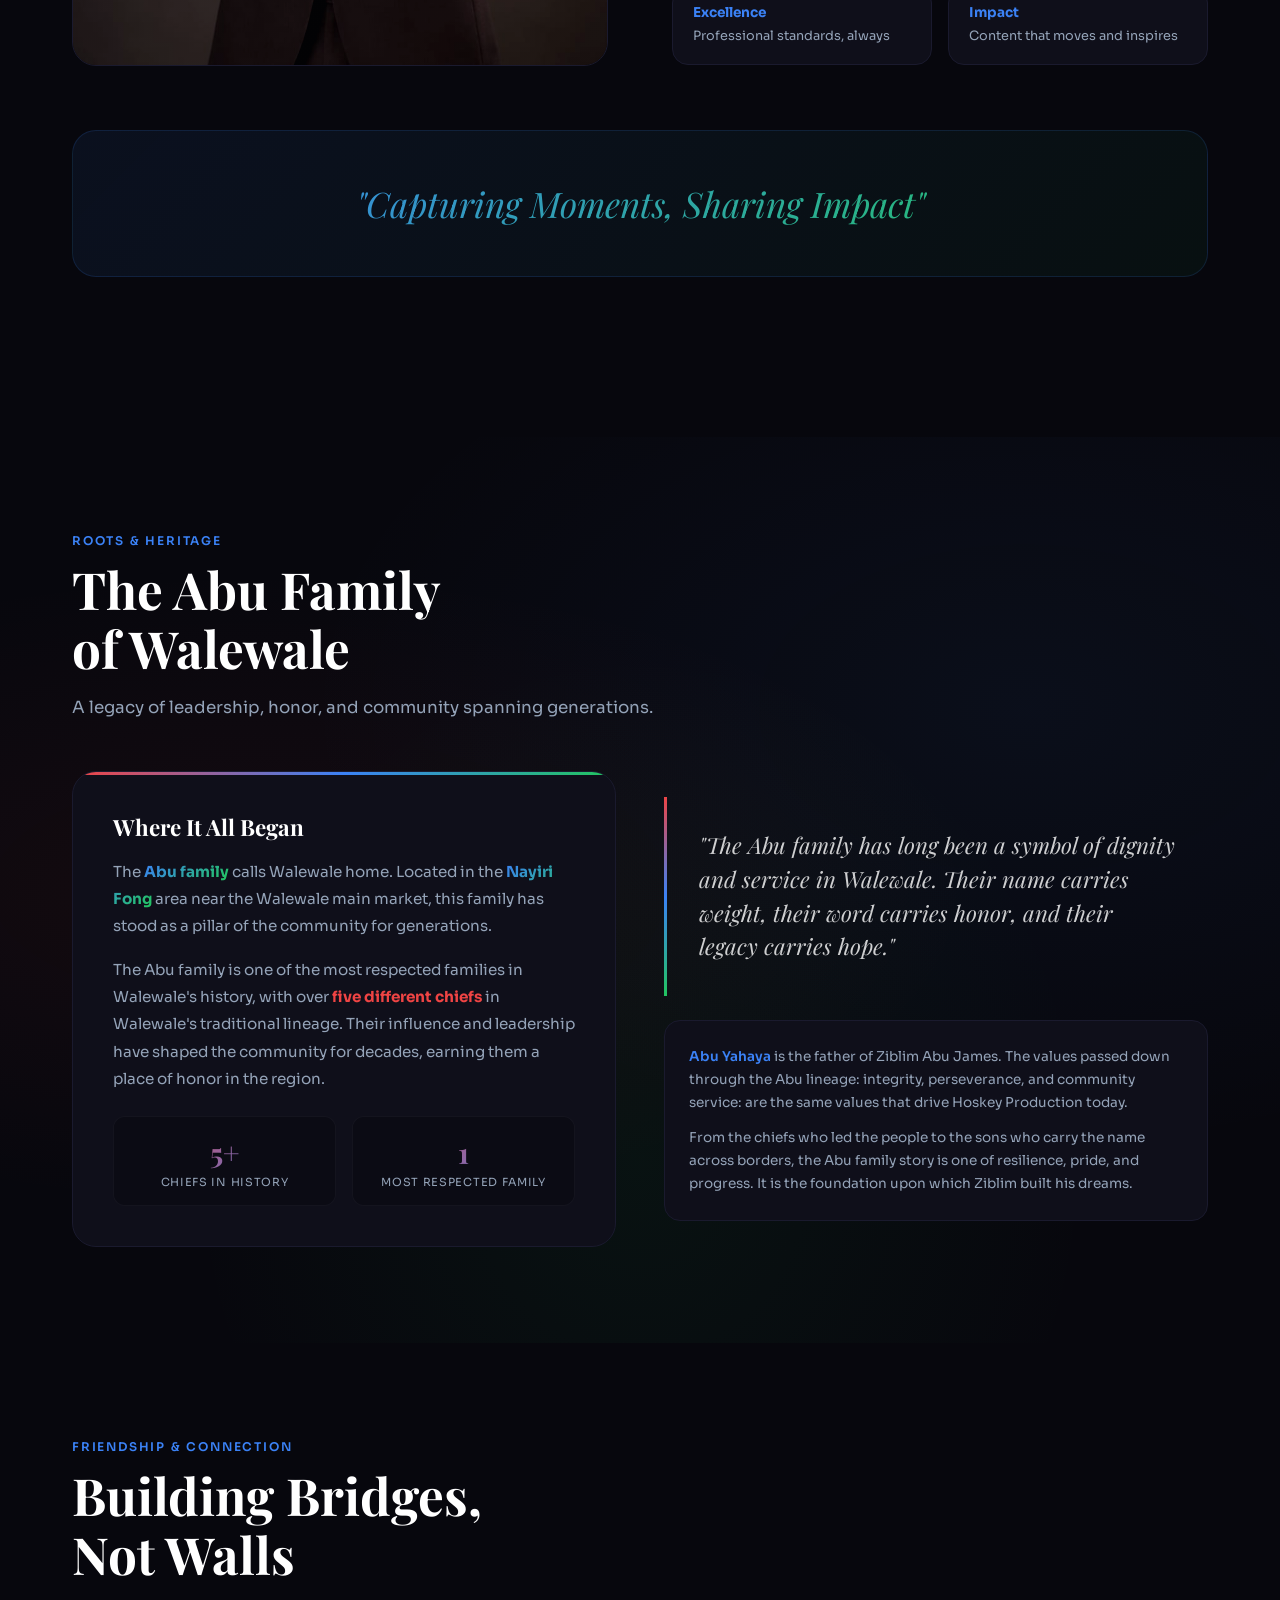
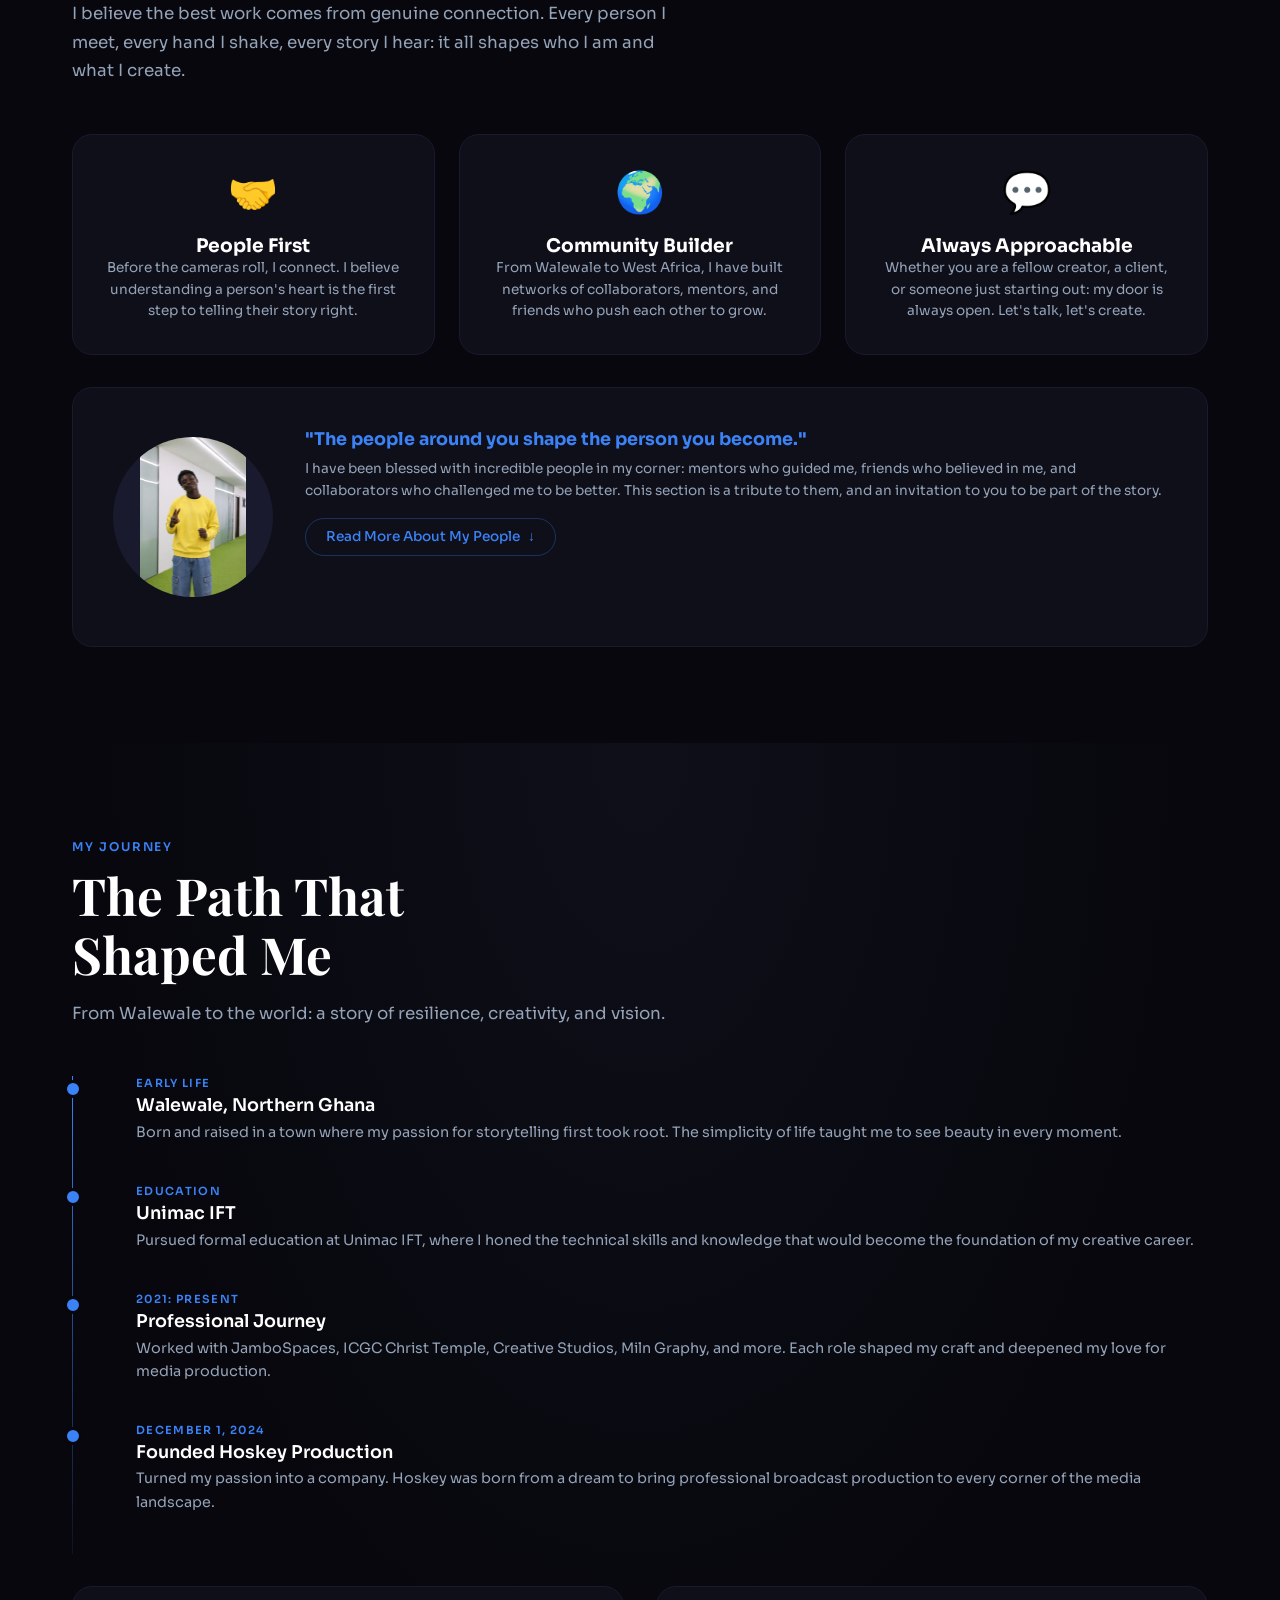
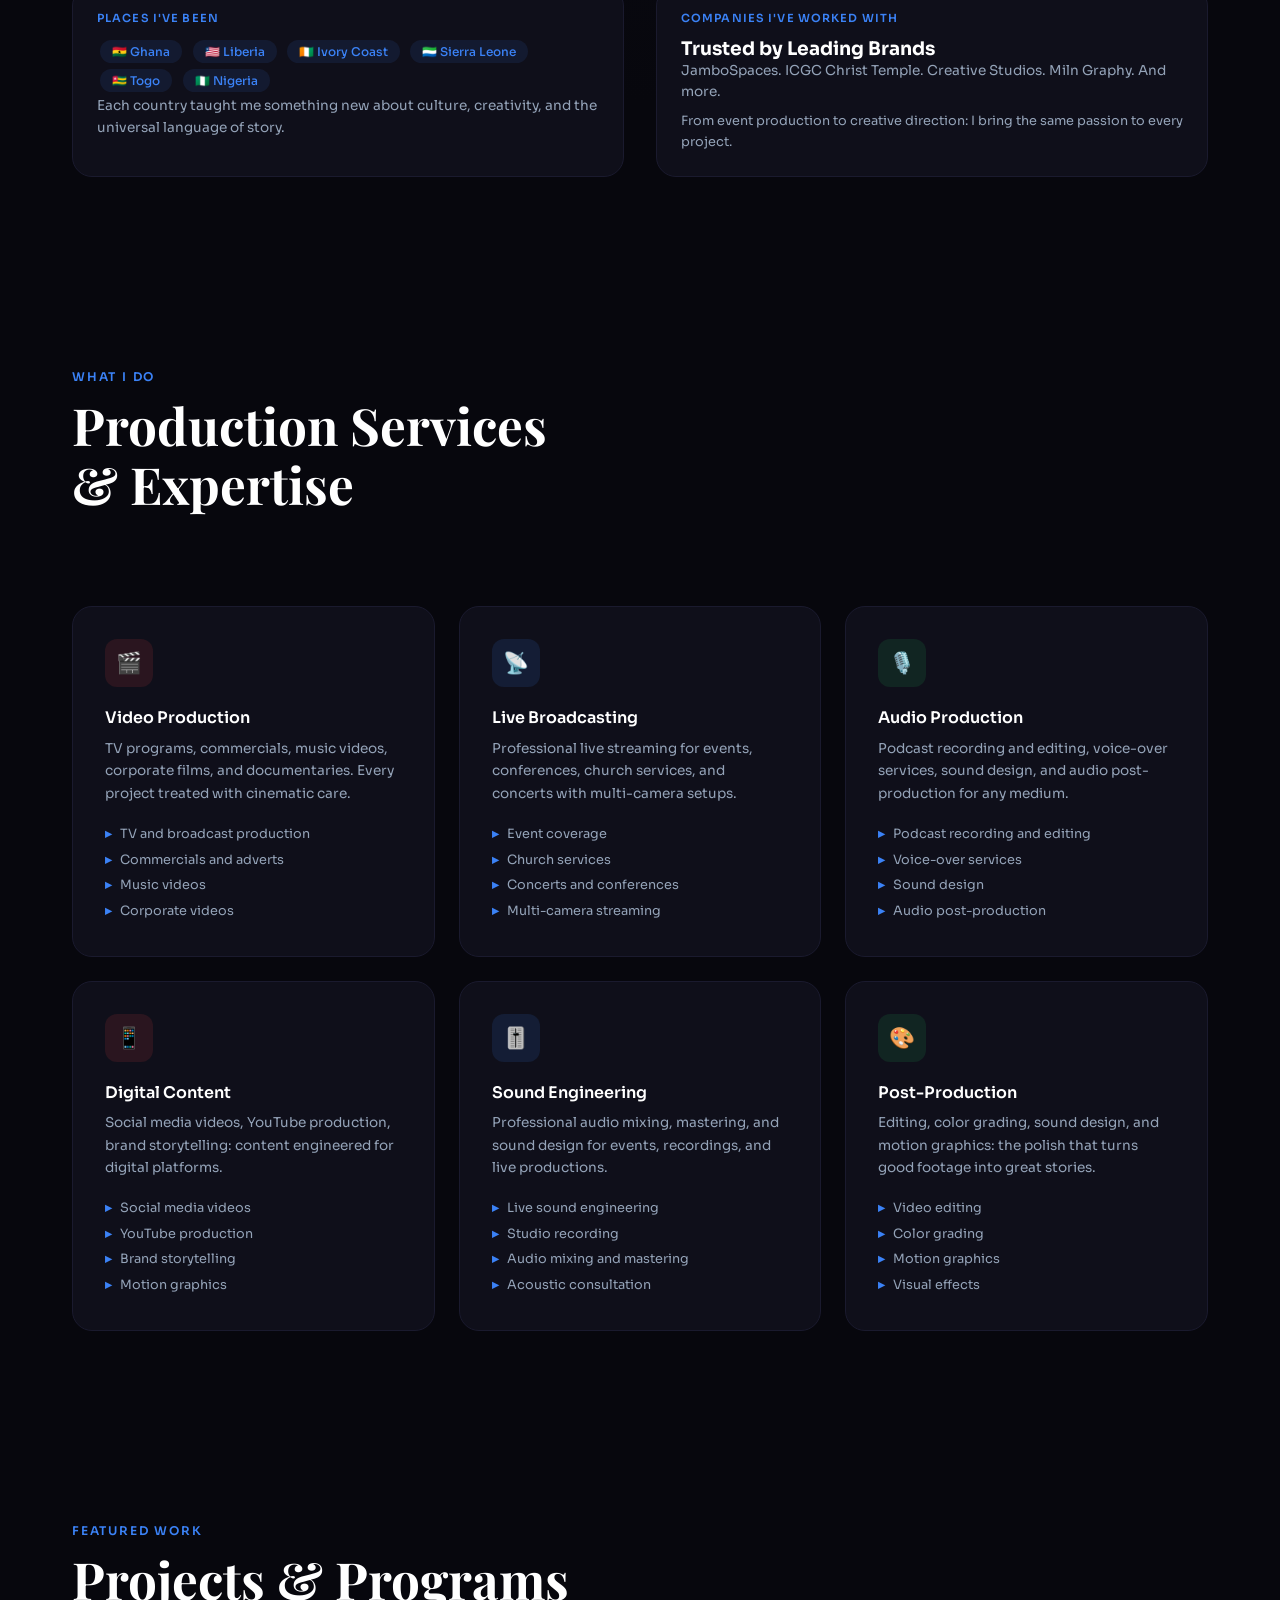
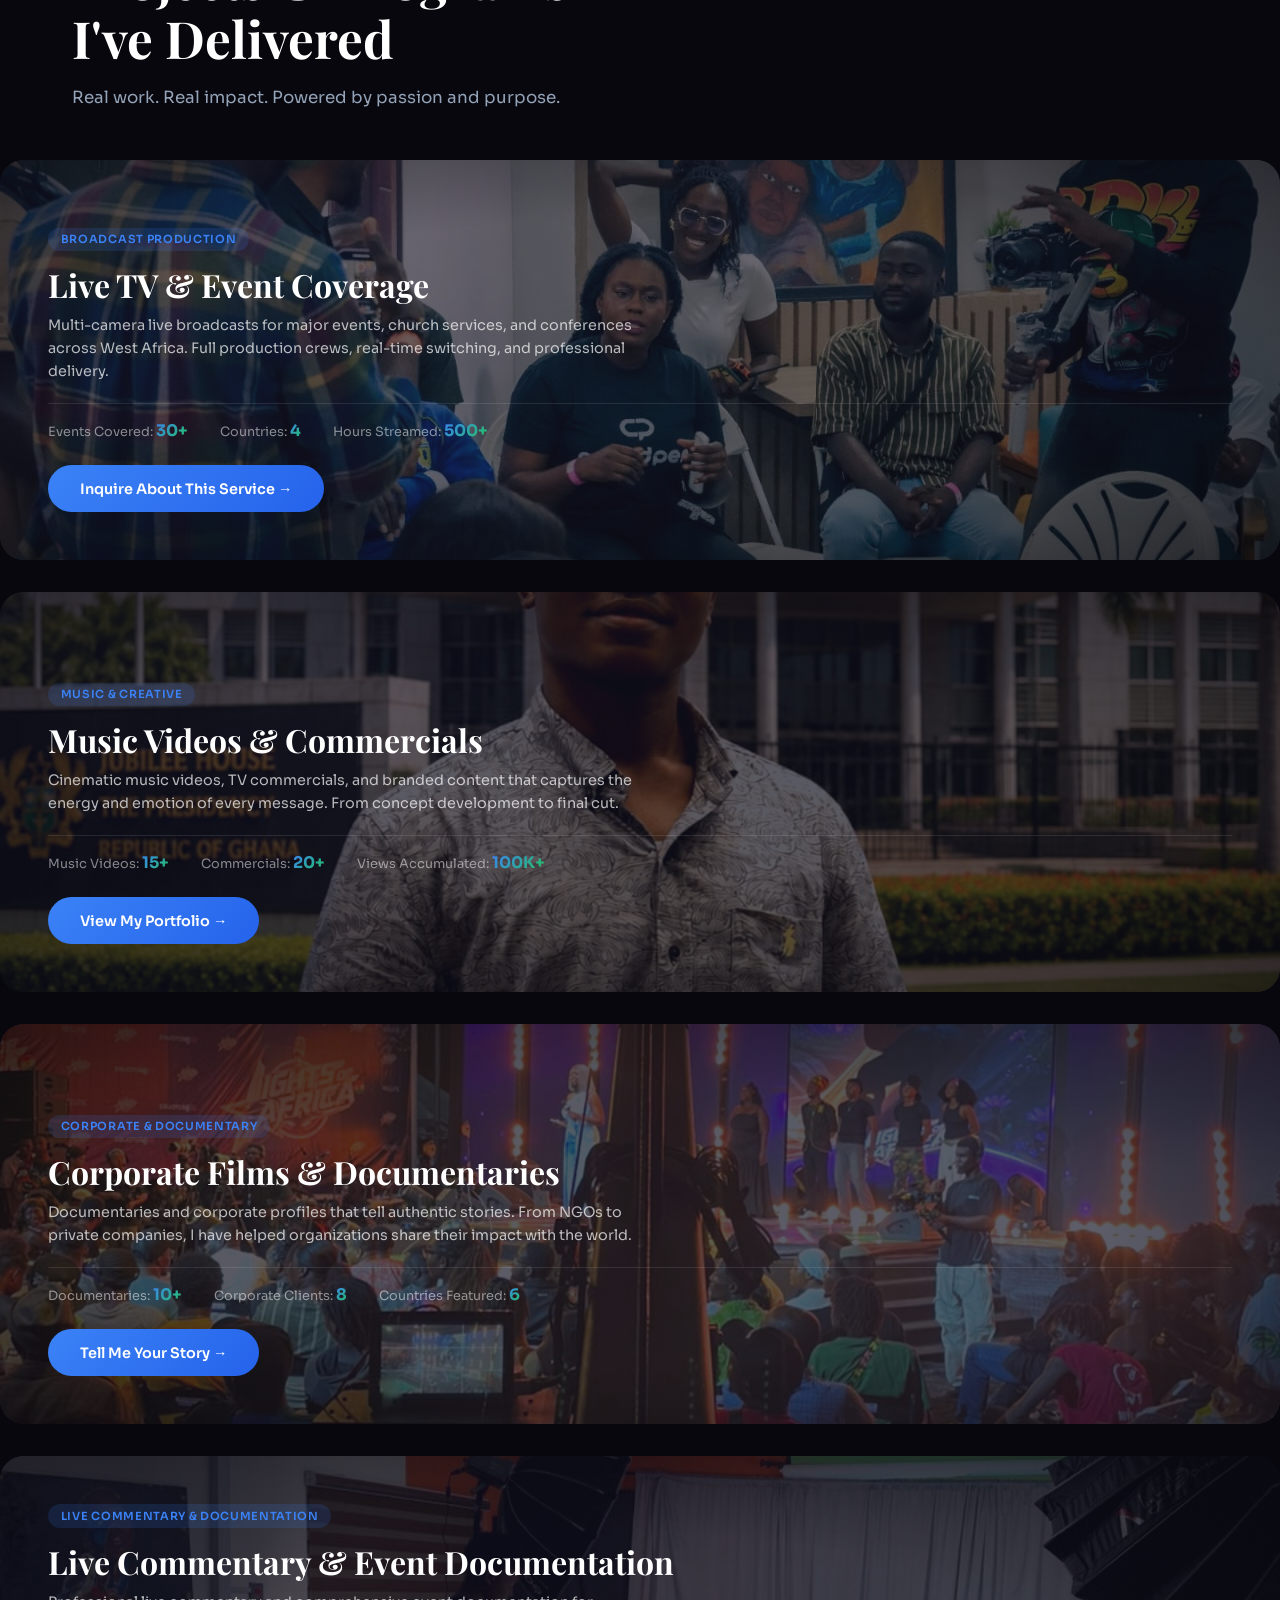
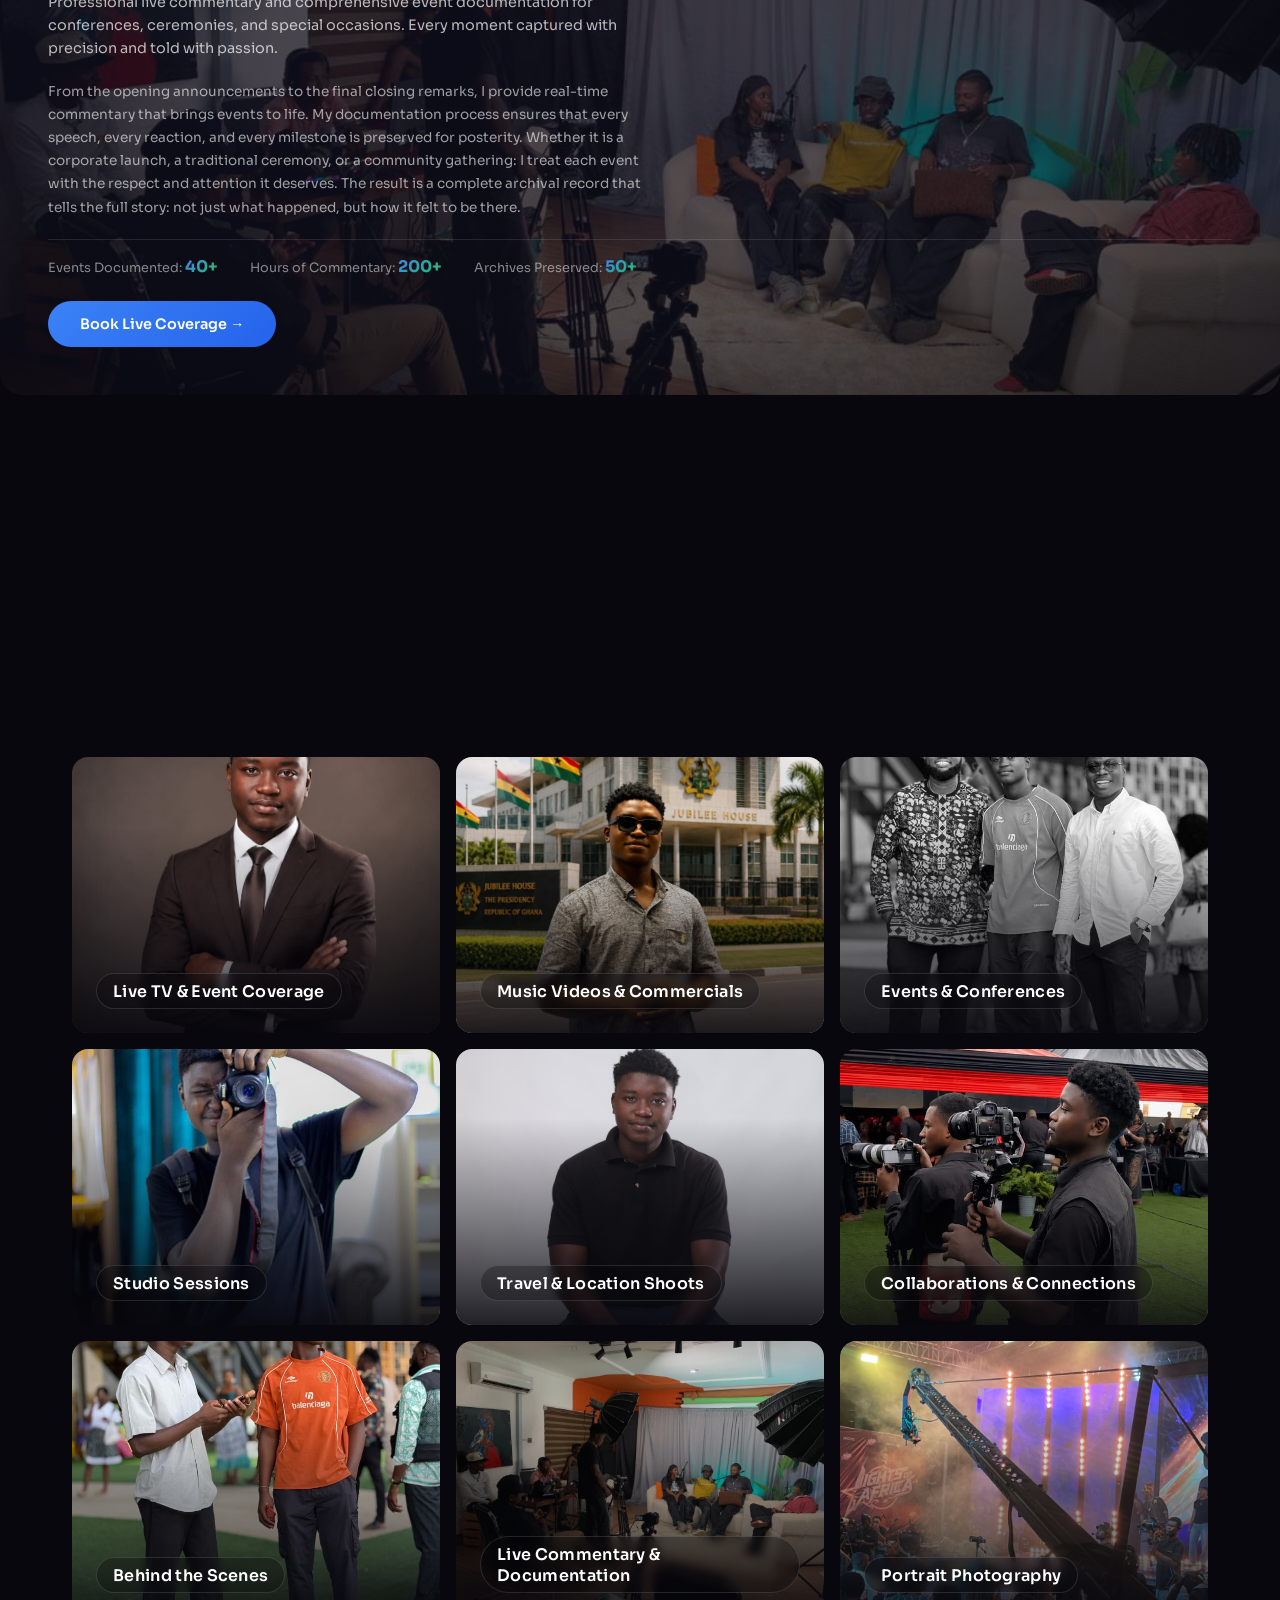
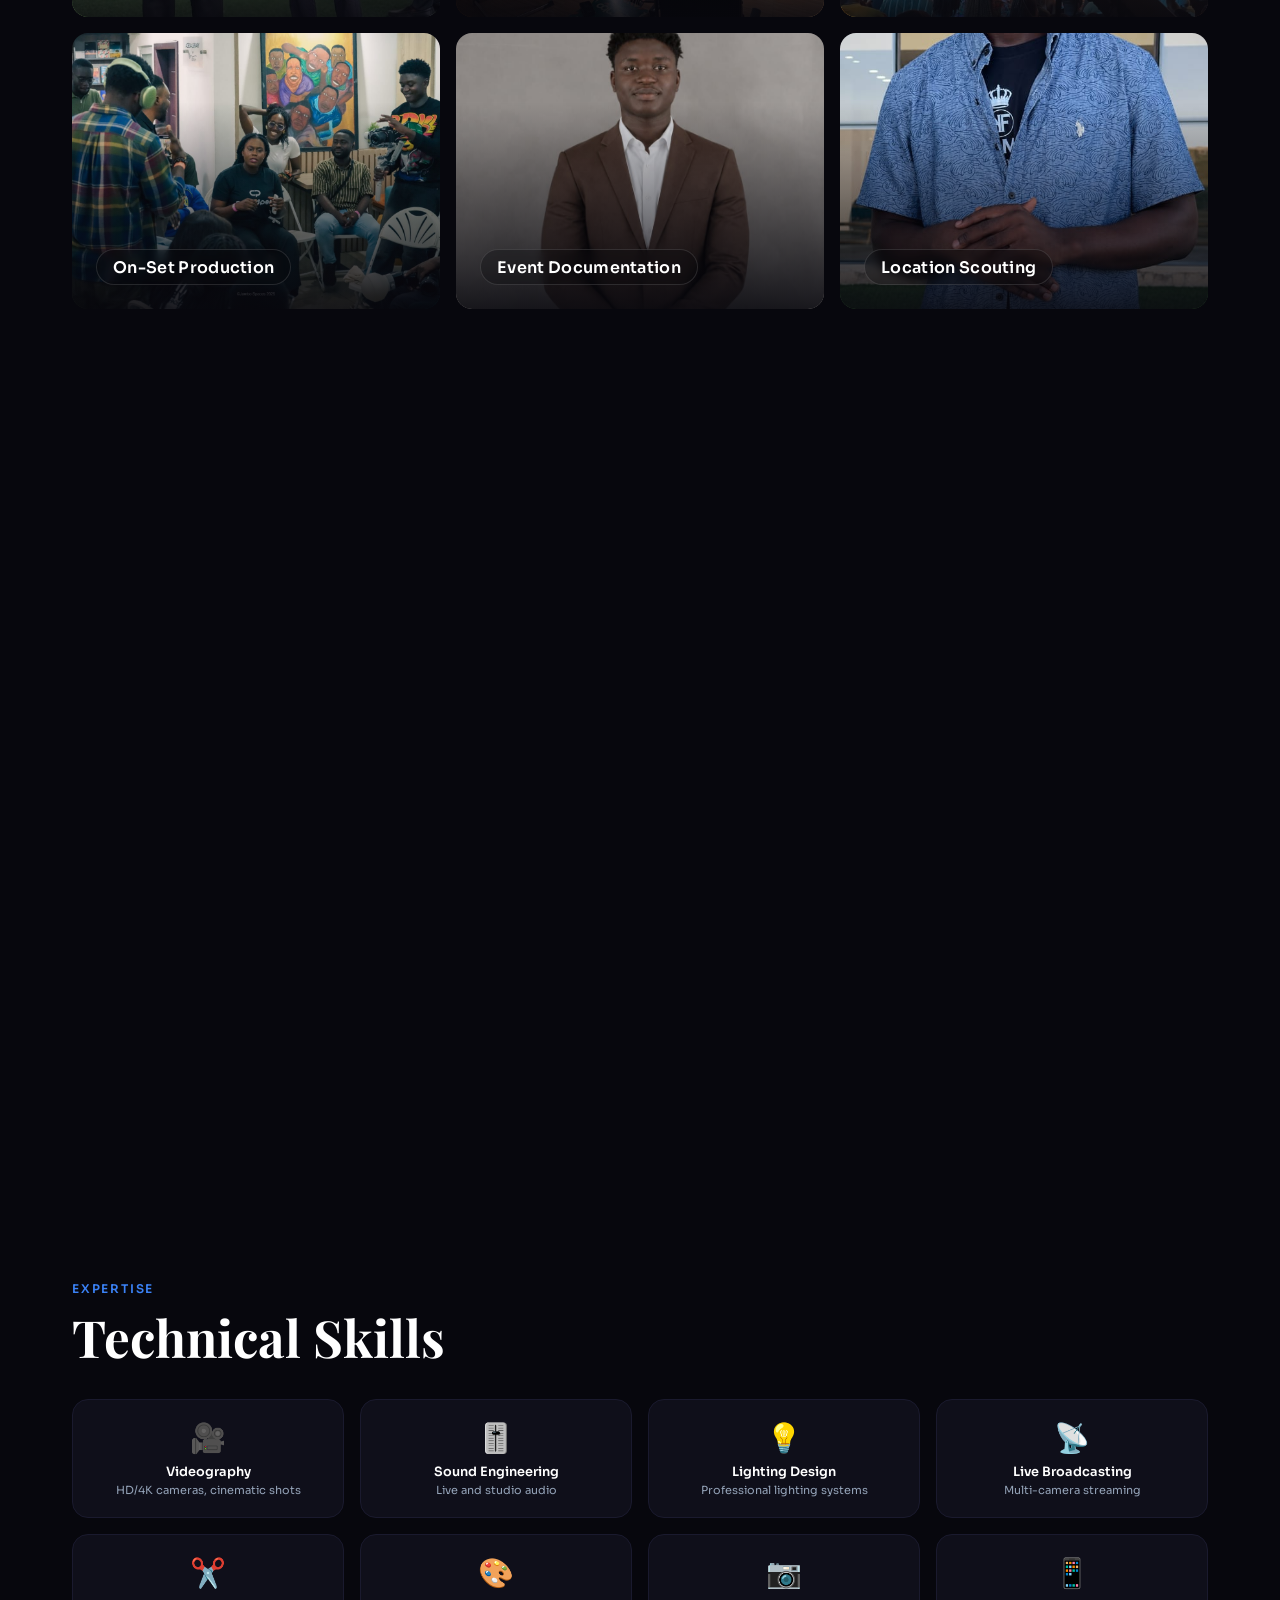
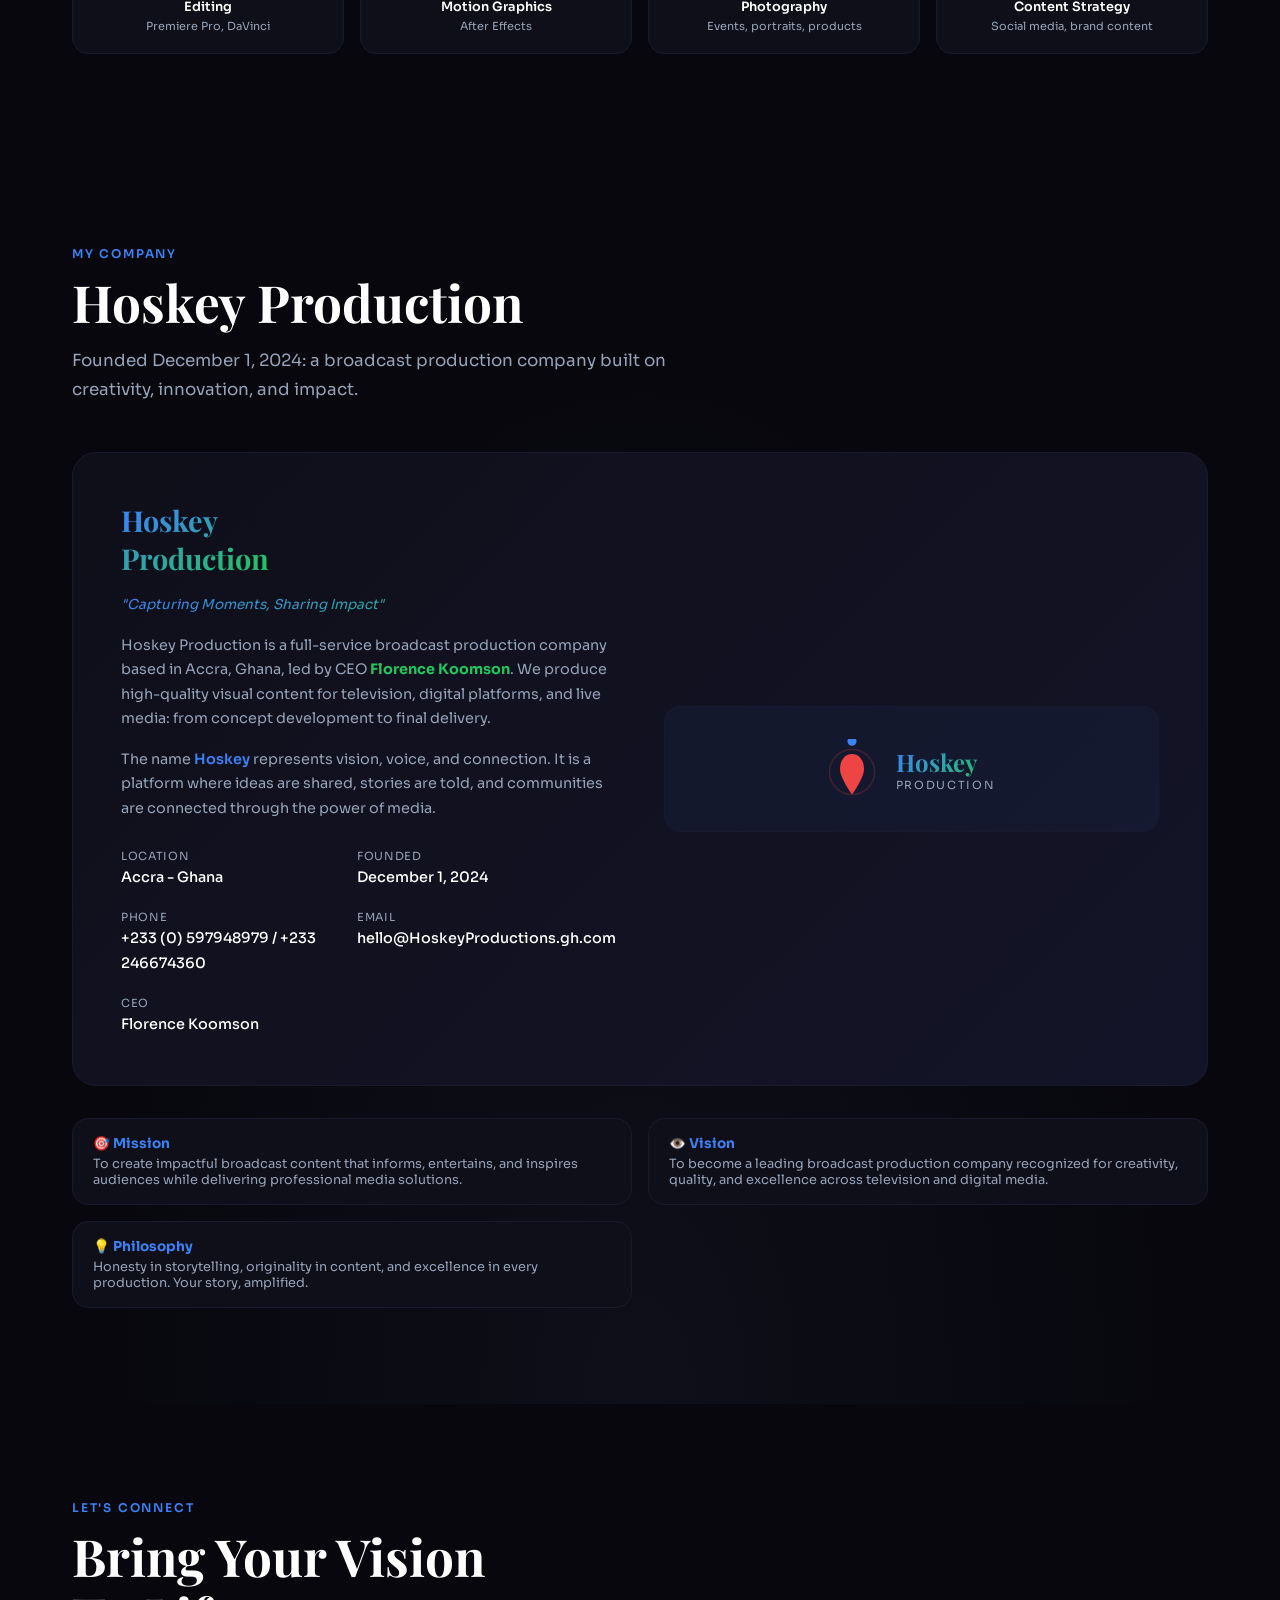
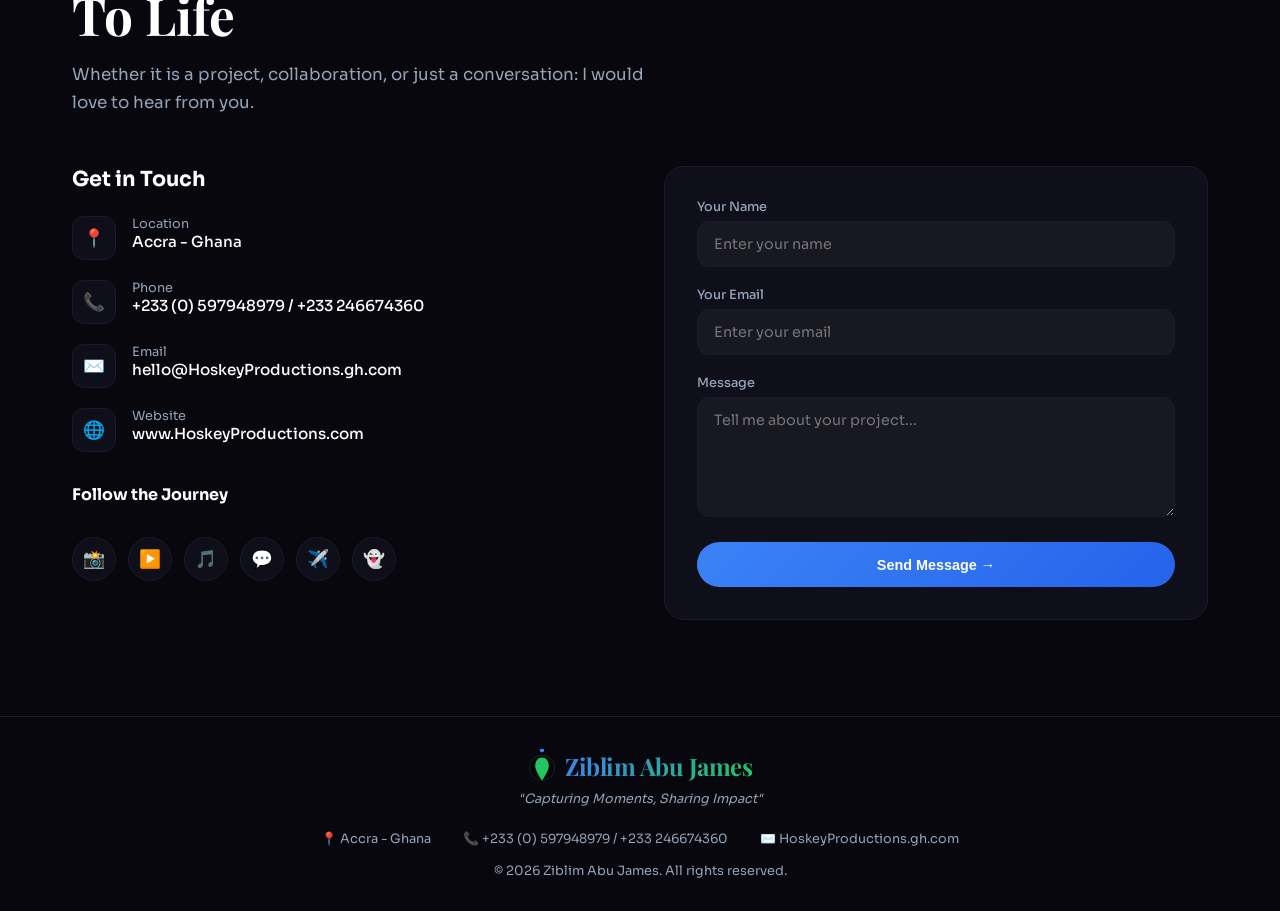
==== commit cab824f8: "Add card styling to friendship expand content" ====
--- a/index.html
+++ b/index.html
@@ -466,7 +466,7 @@
               <span class="expand-label">Read More About My People</span>
               <span class="arrow">↓</span>
             </button>
-            <div class="expand-content" id="friendshipStory">
+            <div class="expand-content" id="friendshipStory" style="background:var(--card);border:1px solid var(--card-border);border-radius:1rem;padding:1.5rem;margin-top:0">
               <p>
                 Some of my closest relationships were forged in the most
                 unlikely places. I remember showing up to my first professional
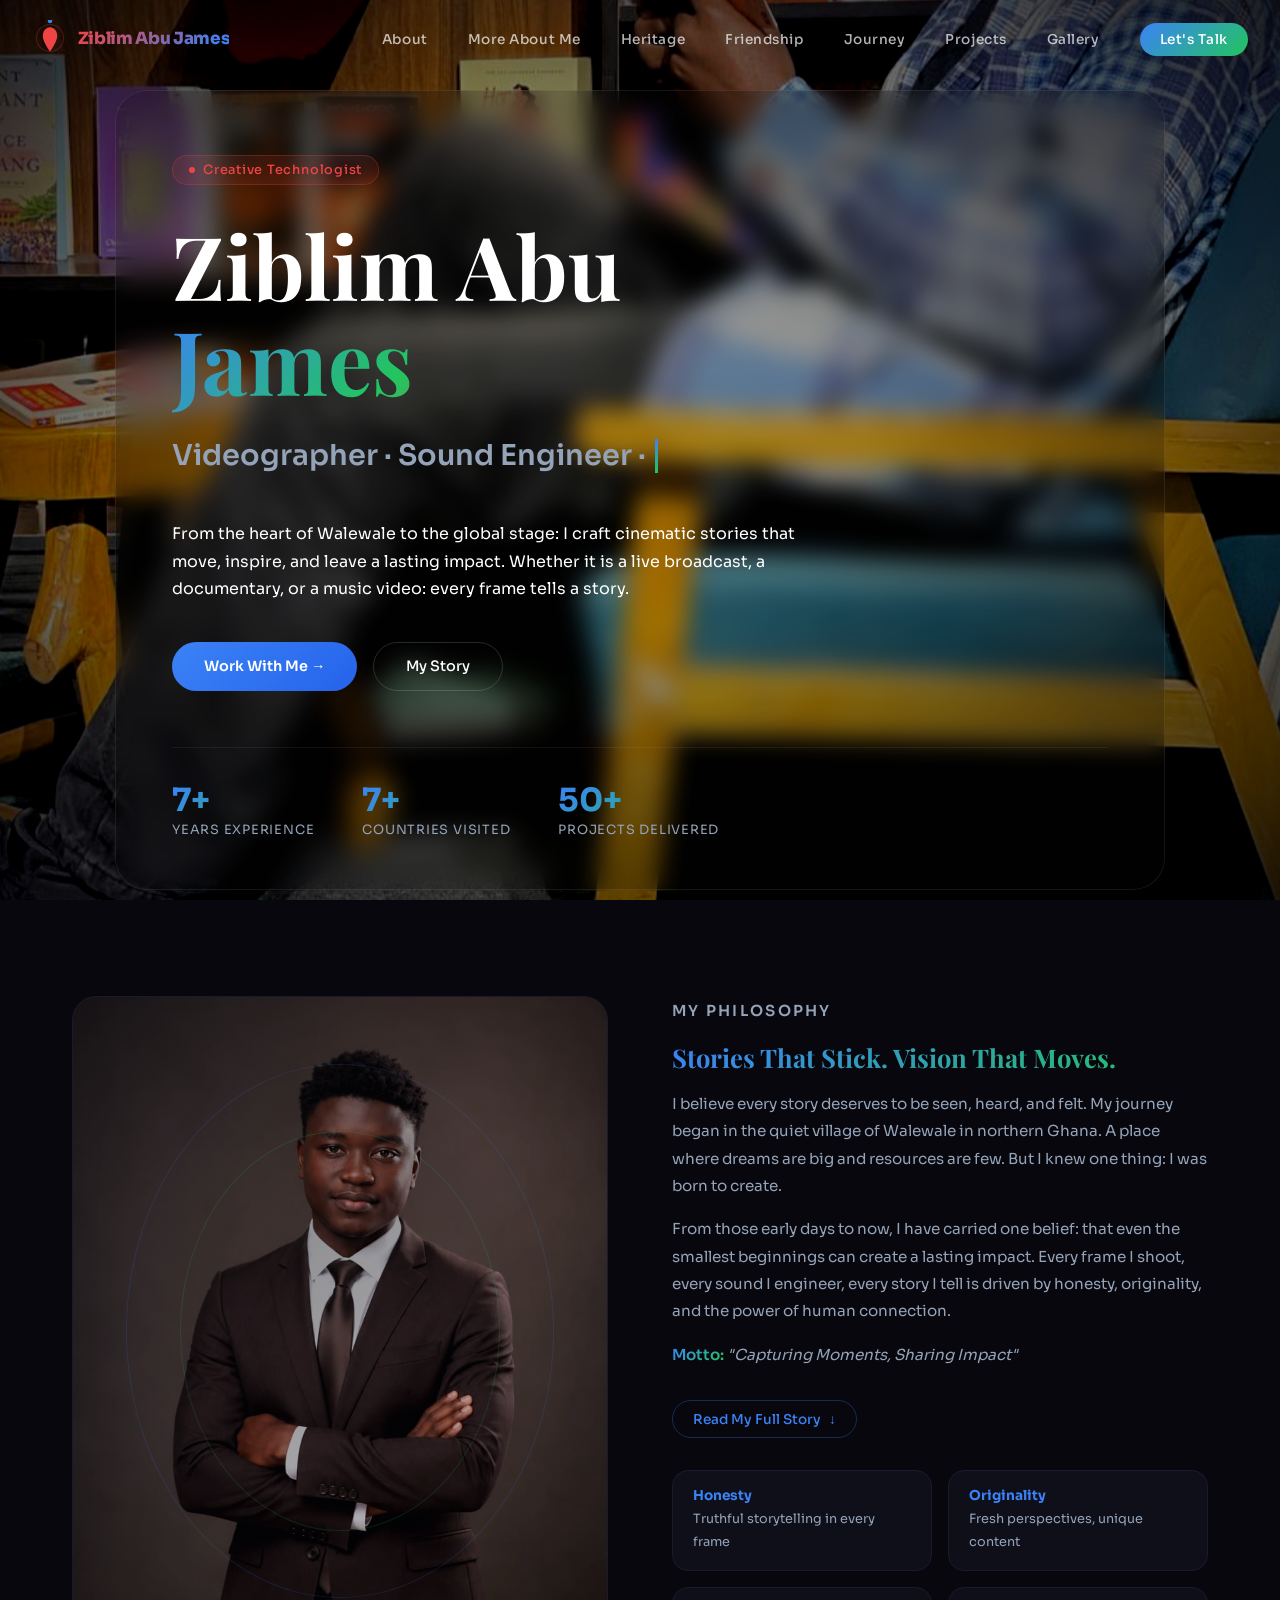
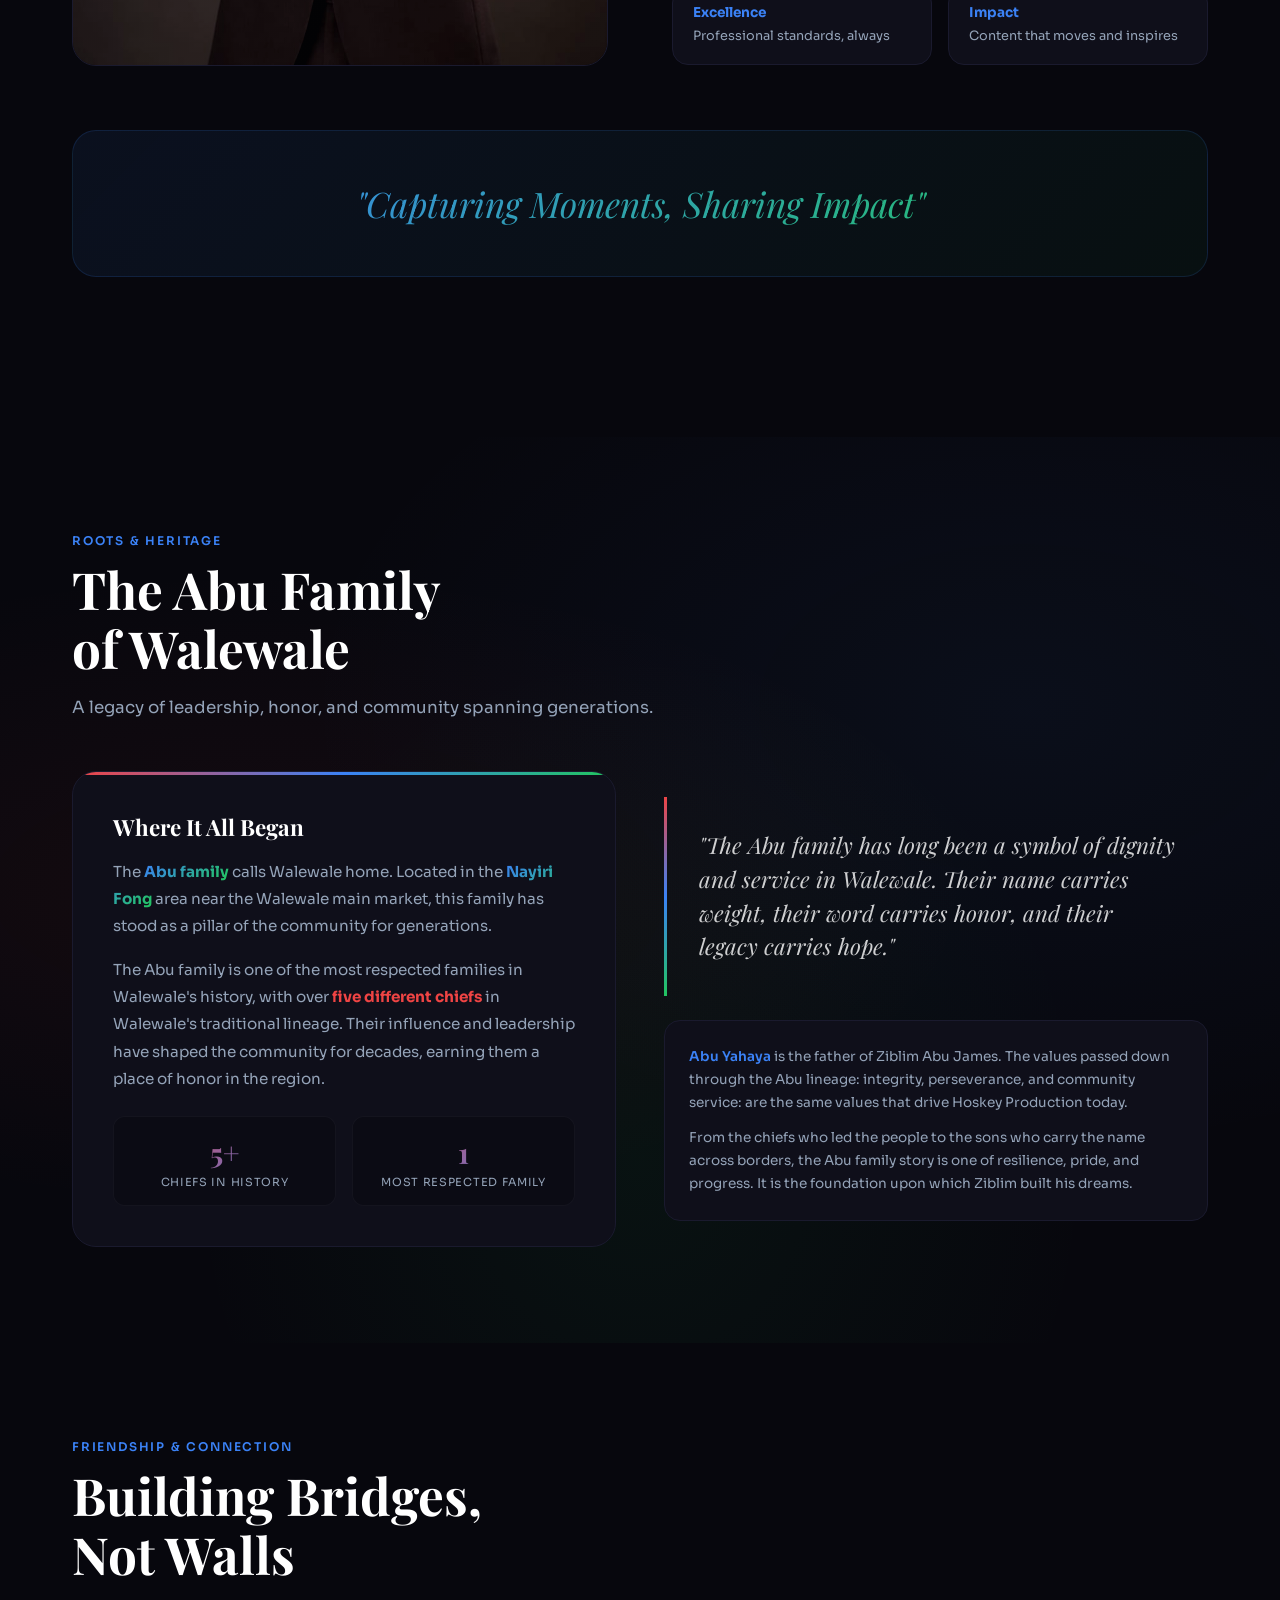
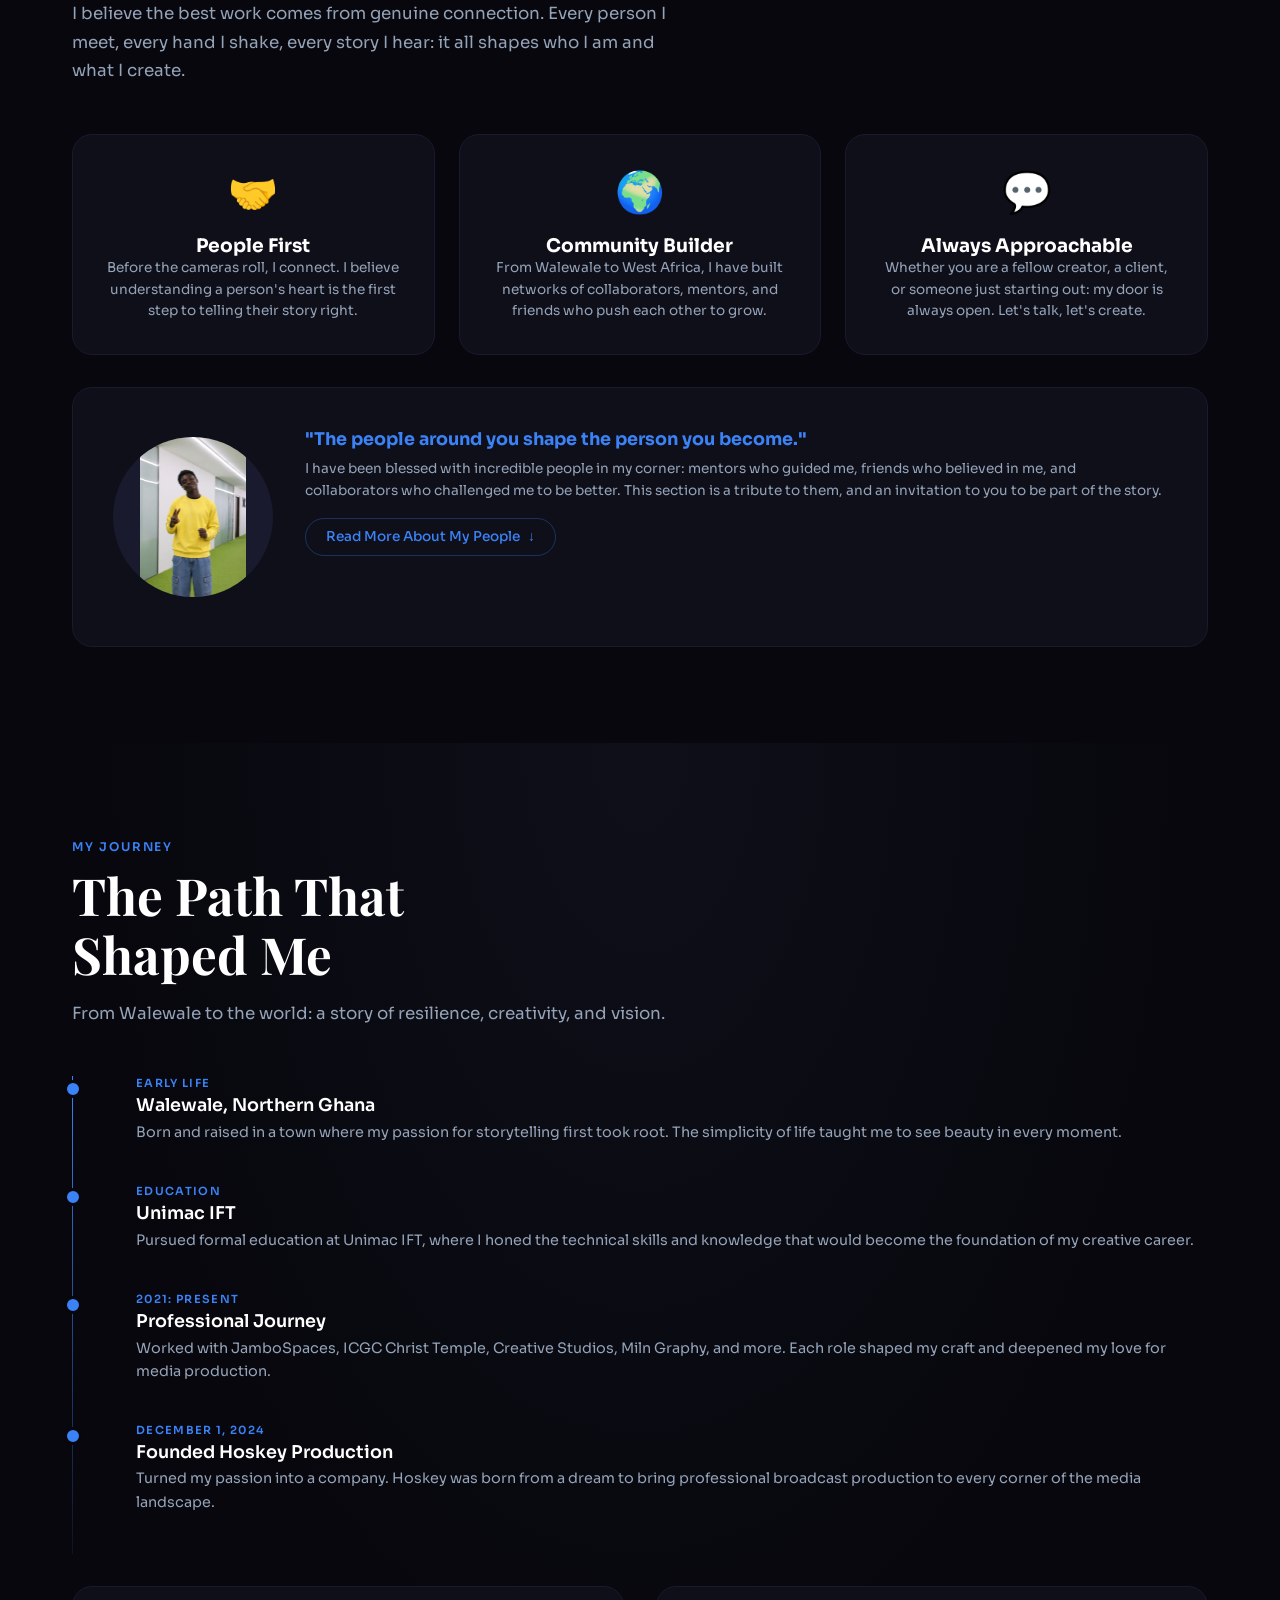
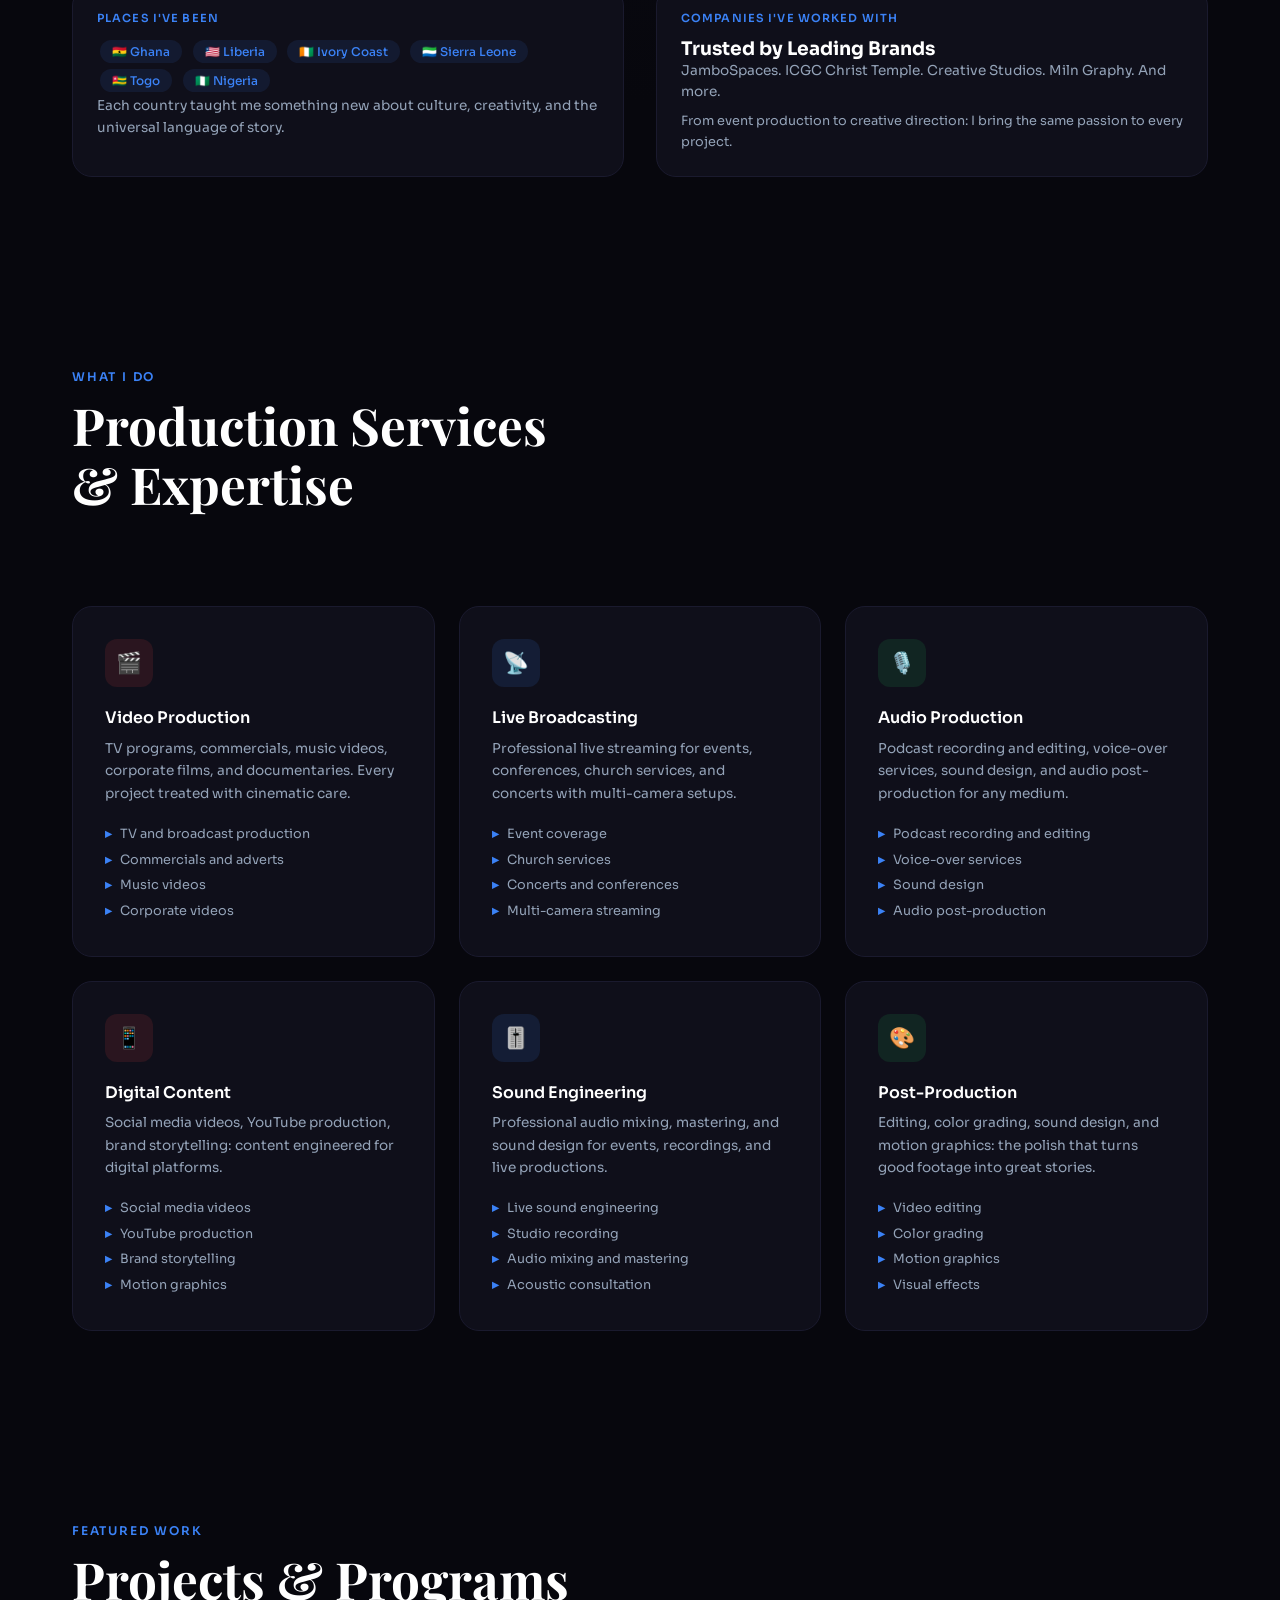
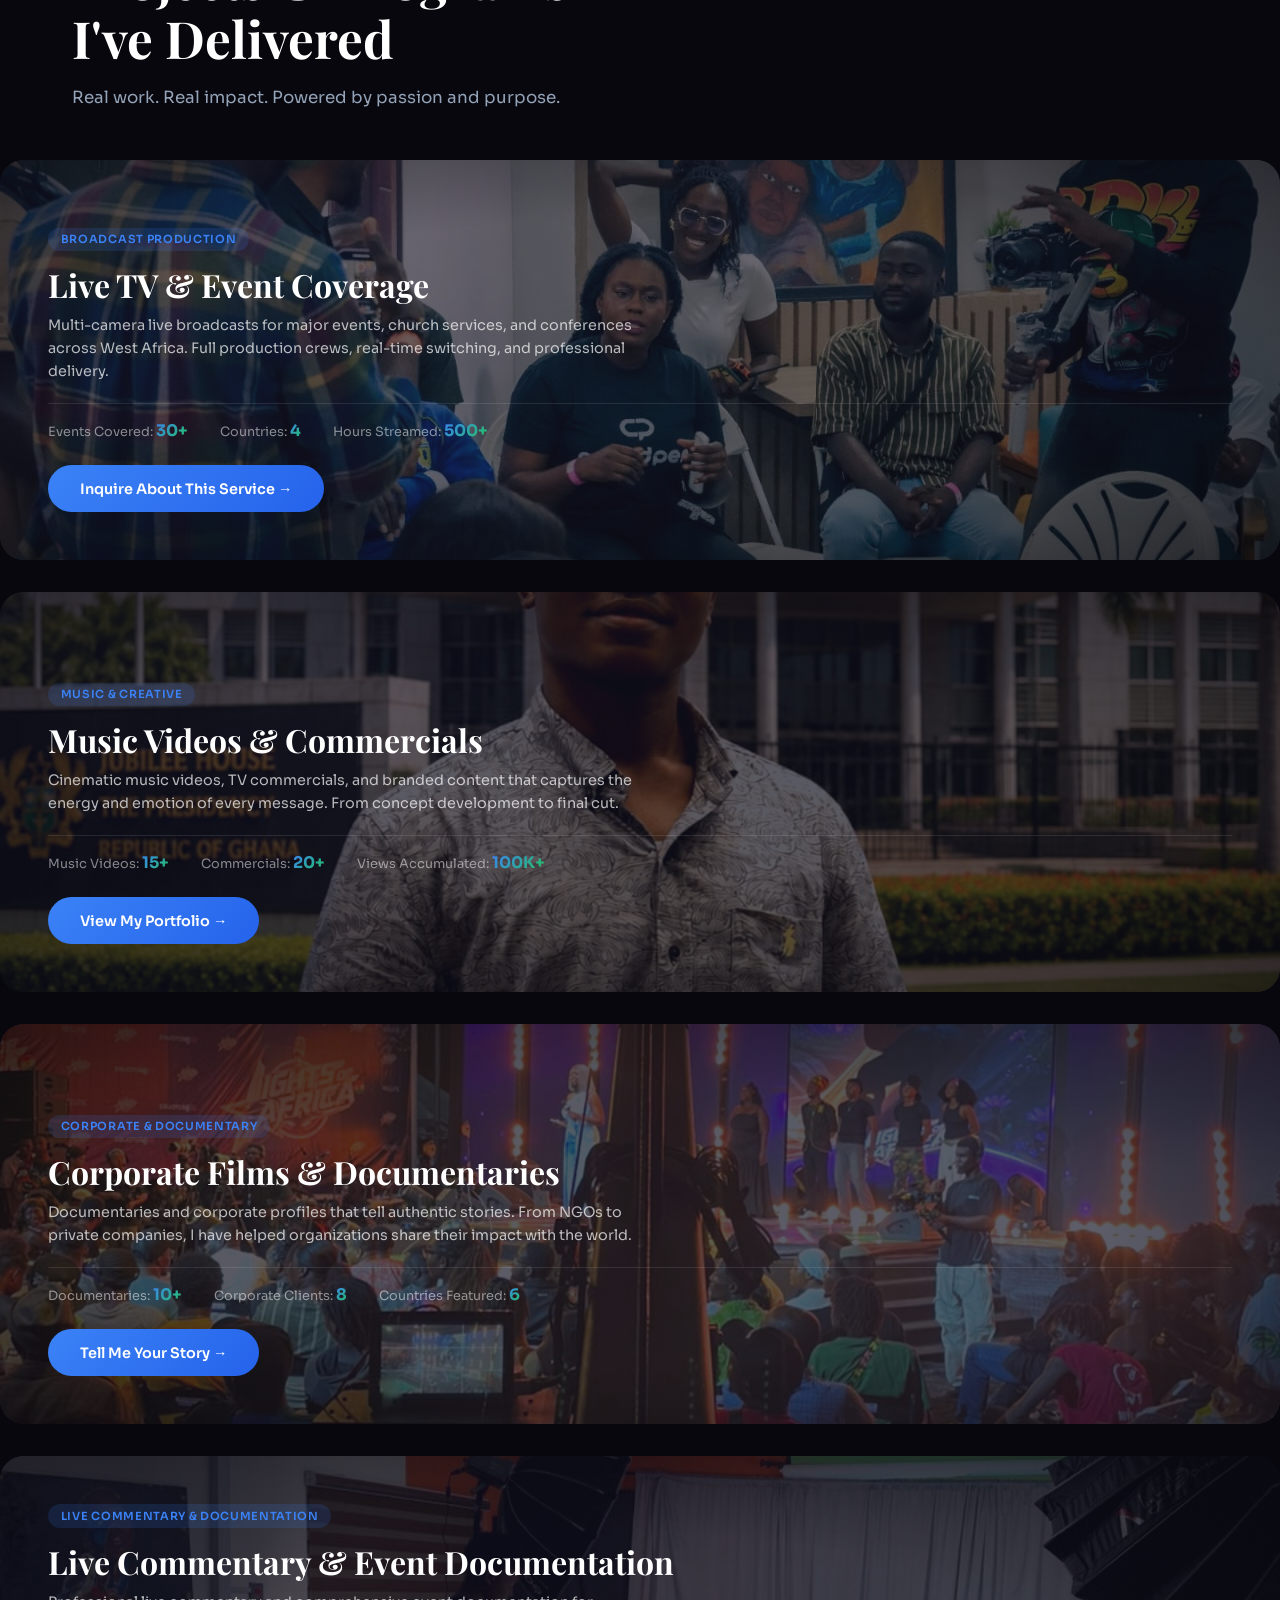
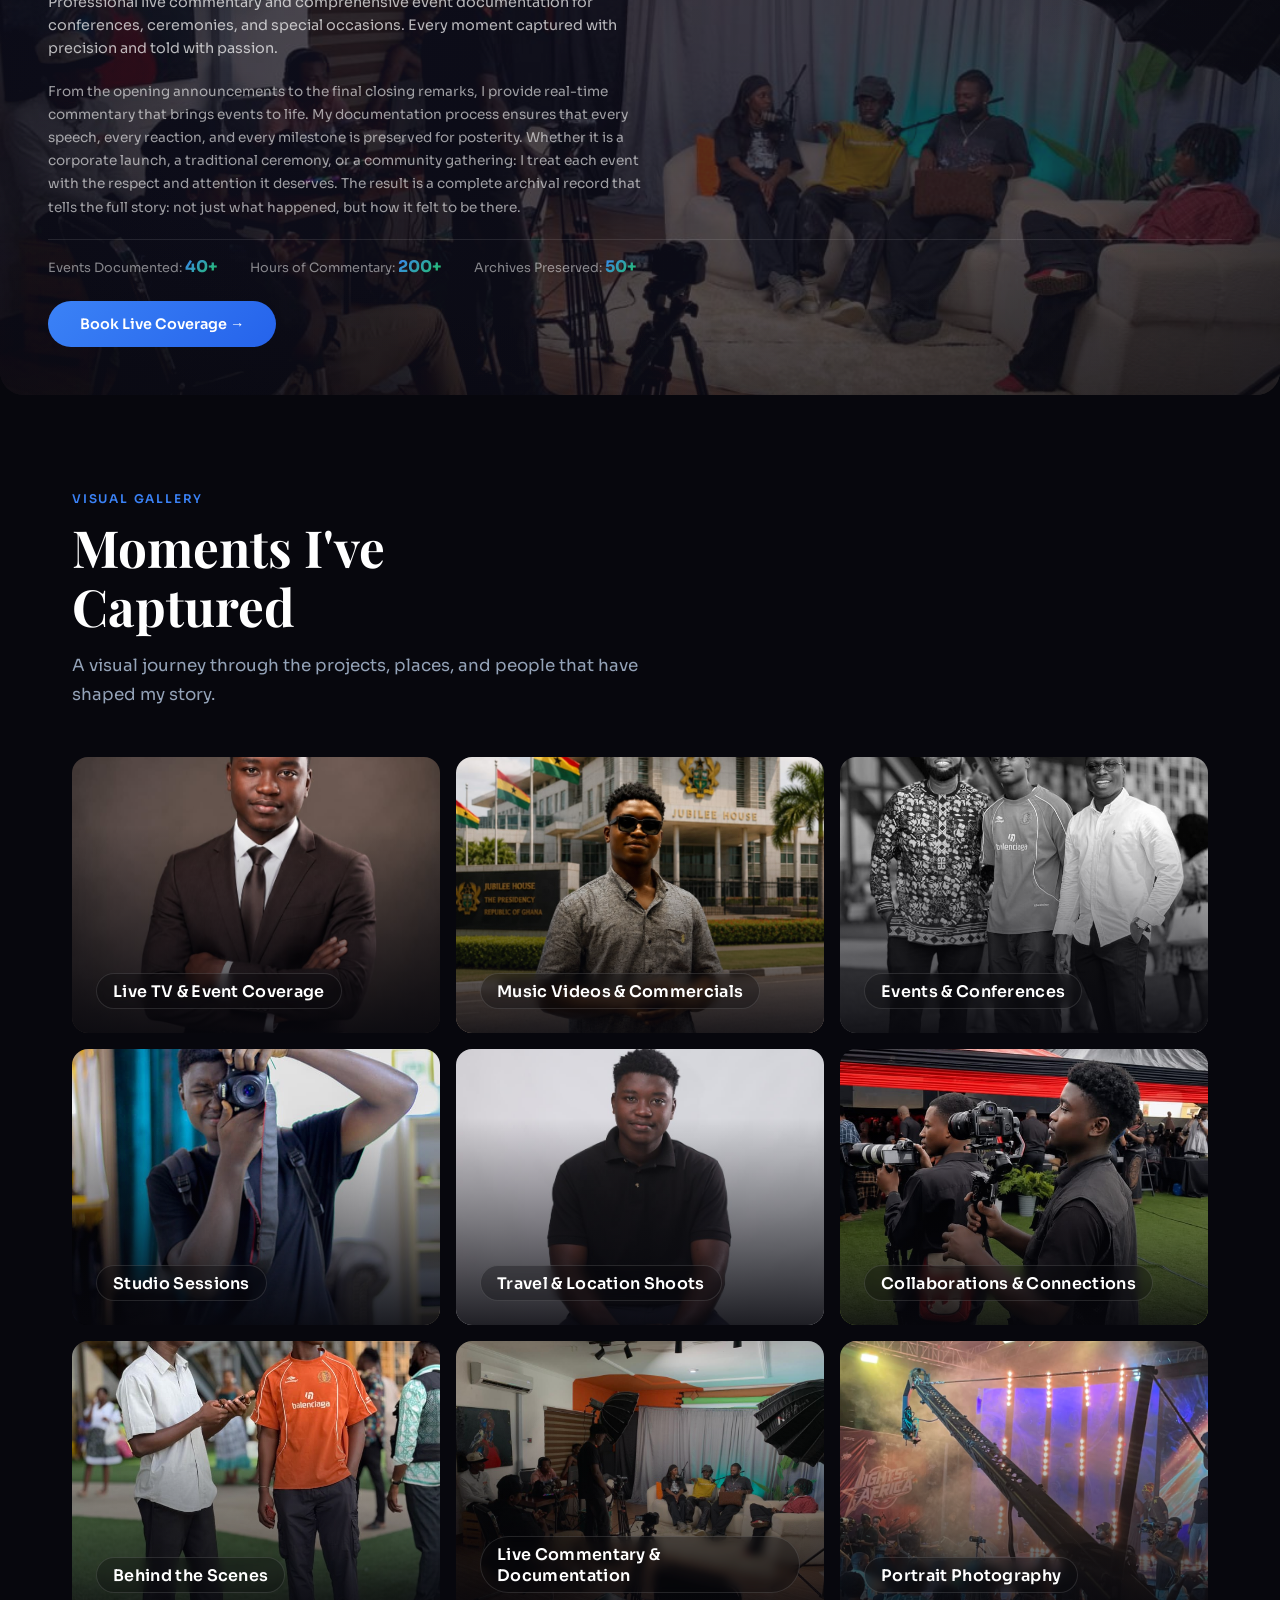
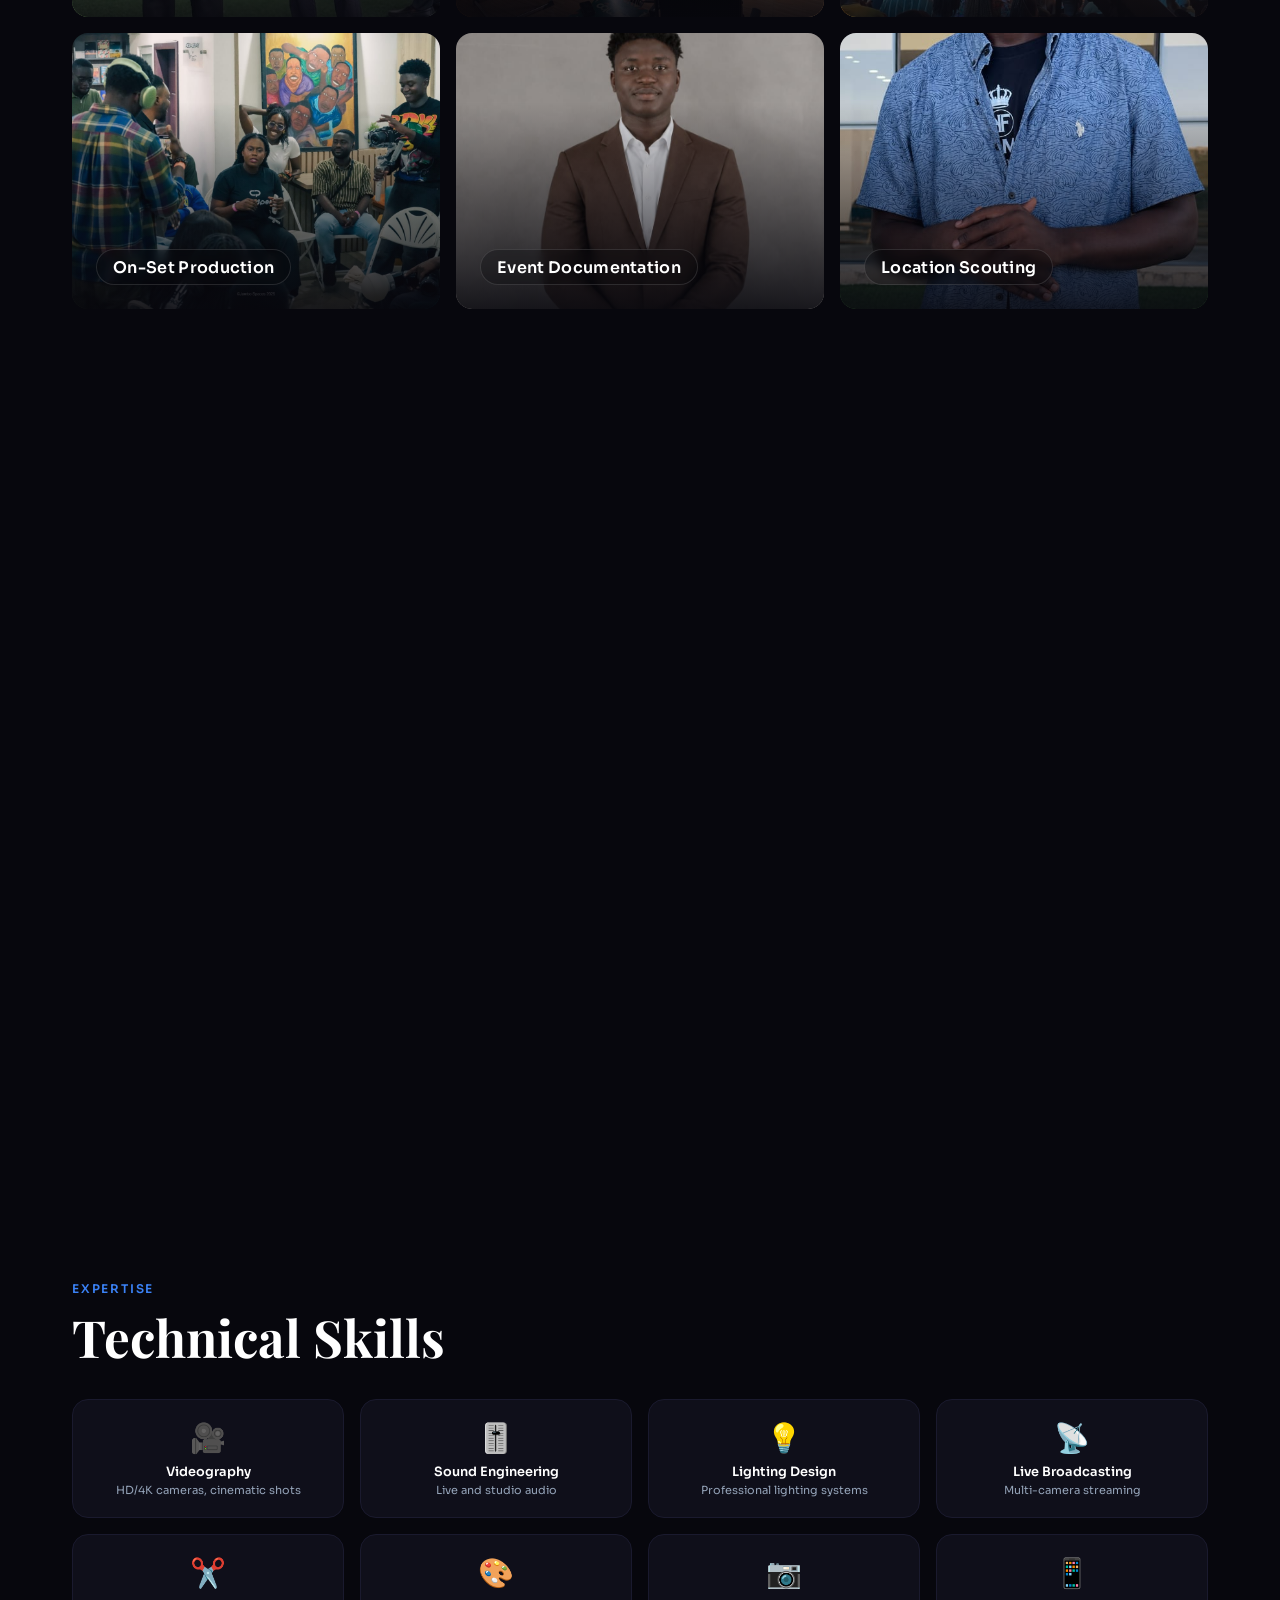
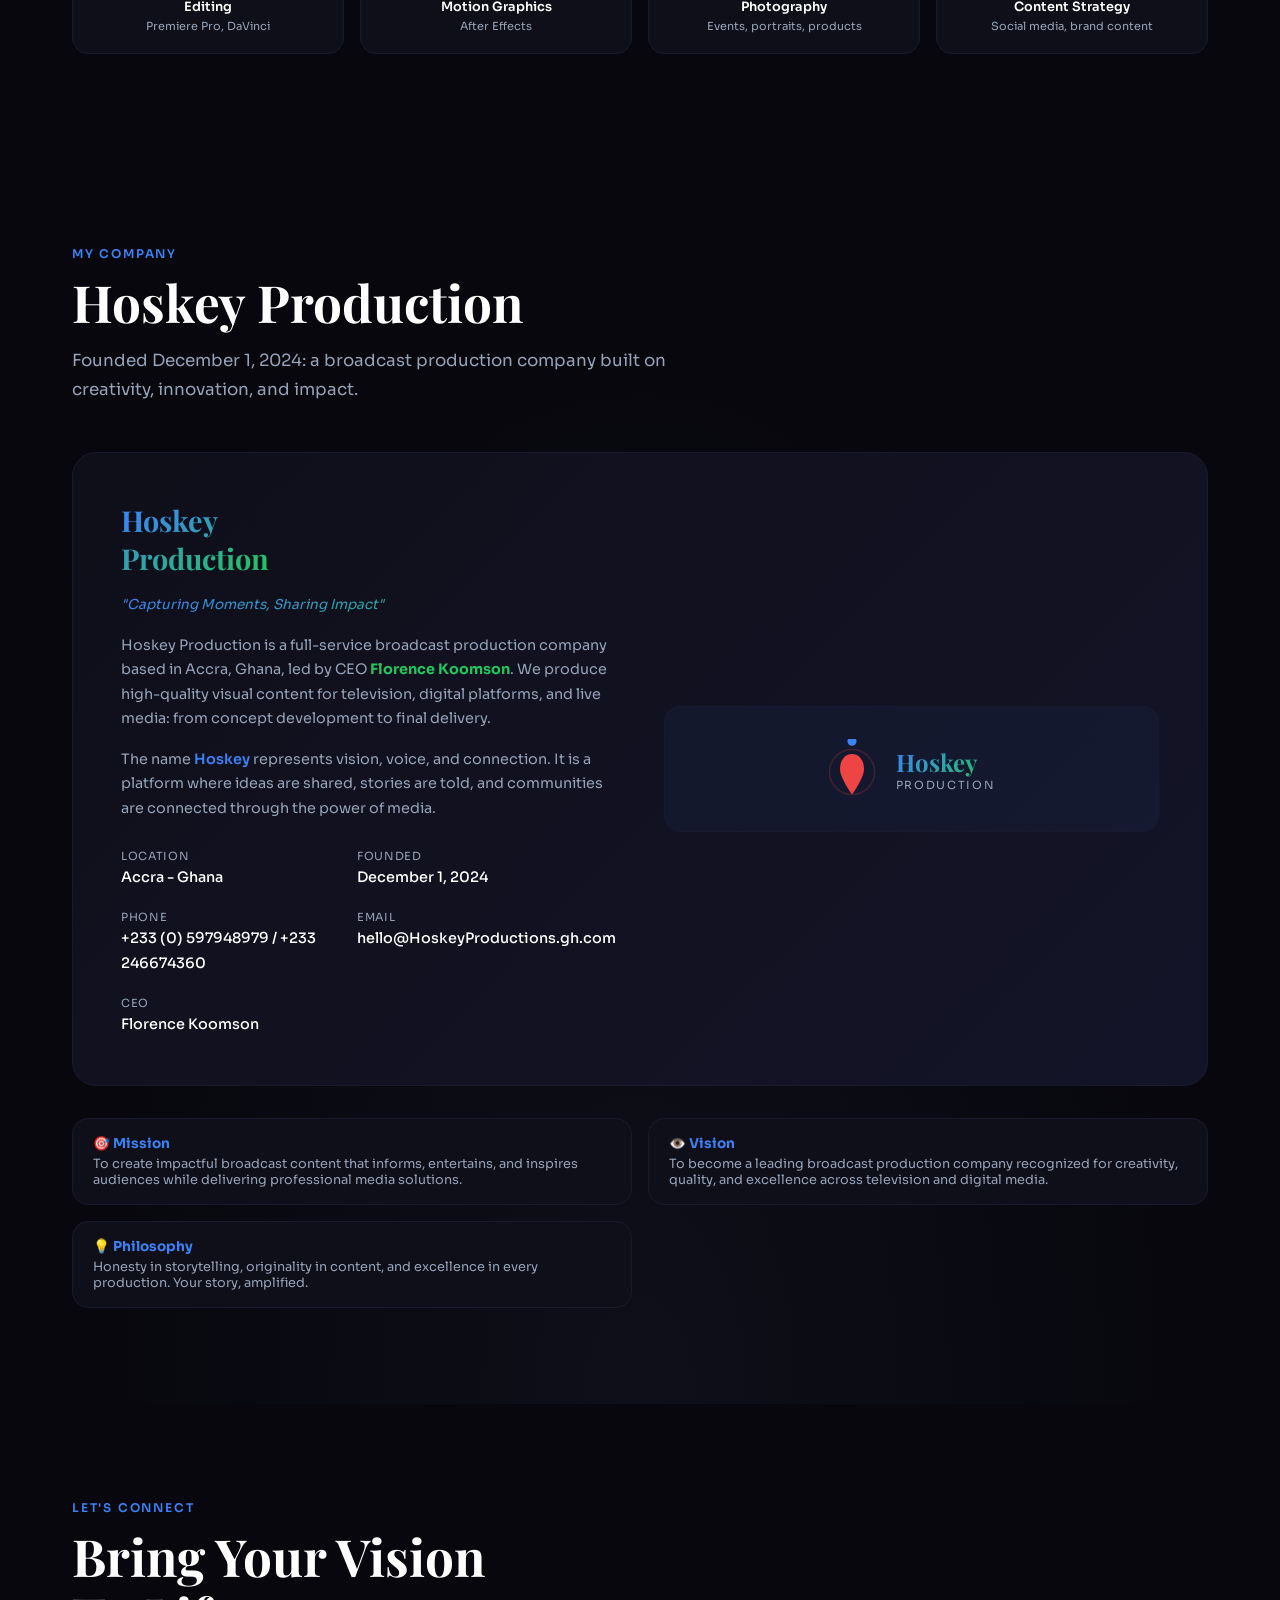
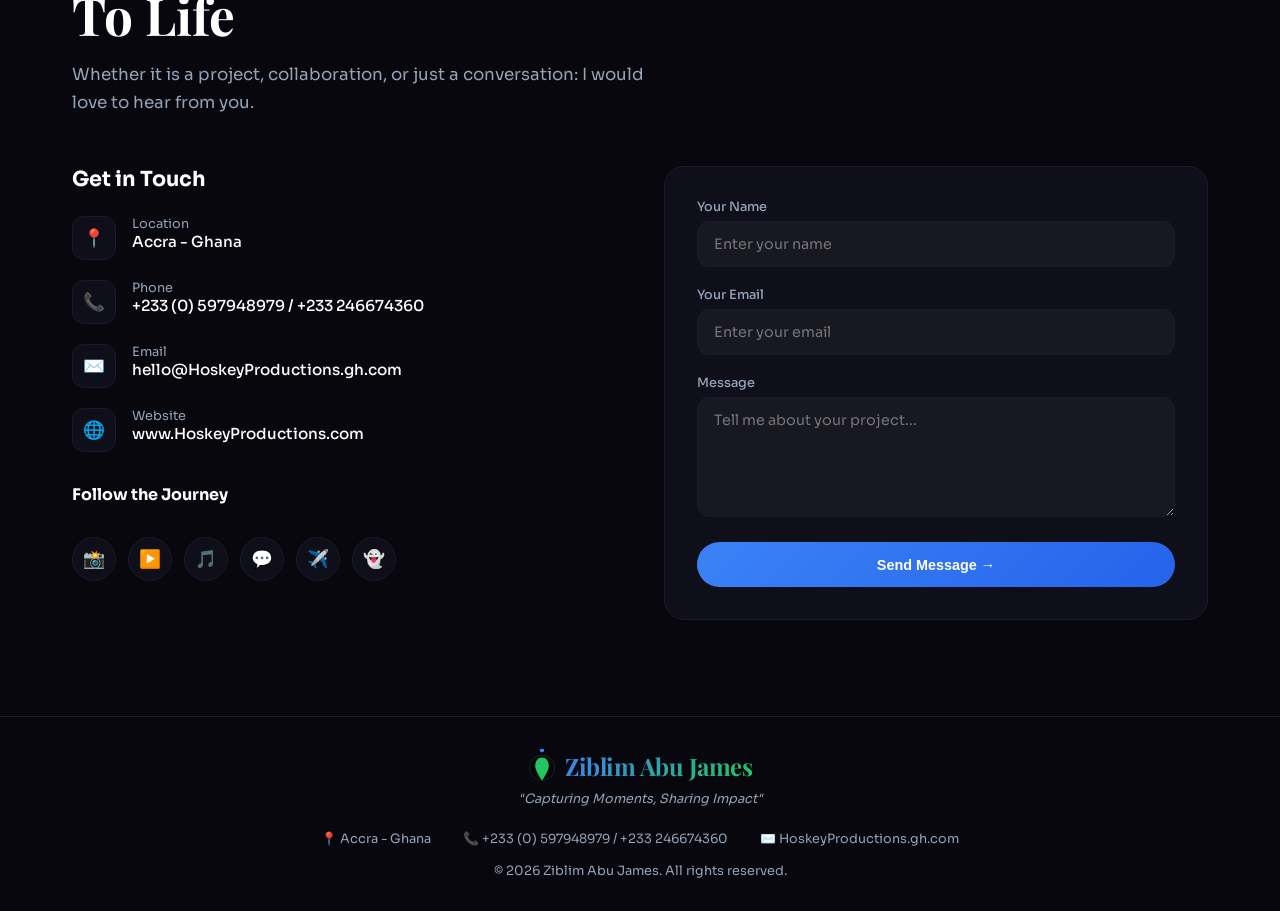
==== commit dfc0697e: "Fix broken image references" ====
--- a/index.html
+++ b/index.html
@@ -1073,12 +1073,12 @@
           </div>
           <div class="gallery-item reveal reveal-delay-1" data-index="20">
             <span class="gallery-tag">Behind the Scenes</span>
-            <img src="images/img 24.png" alt="Behind the scenes" loading="lazy" />
+            <img src="images/img24.png" alt="Behind the scenes" loading="lazy" />
             <div class="gallery-overlay"><span>Behind the Scenes</span></div>
           </div>
           <div class="gallery-item reveal reveal-delay-2" data-index="21">
             <span class="gallery-tag">Location</span>
-            <img src="images/image25.png" alt="Location shoot" loading="lazy" />
+            <img src="images/img25.png" alt="Location shoot" loading="lazy" />
             <div class="gallery-overlay"><span>Location Shoot</span></div>
           </div>
           <div class="gallery-item reveal" data-index="22">
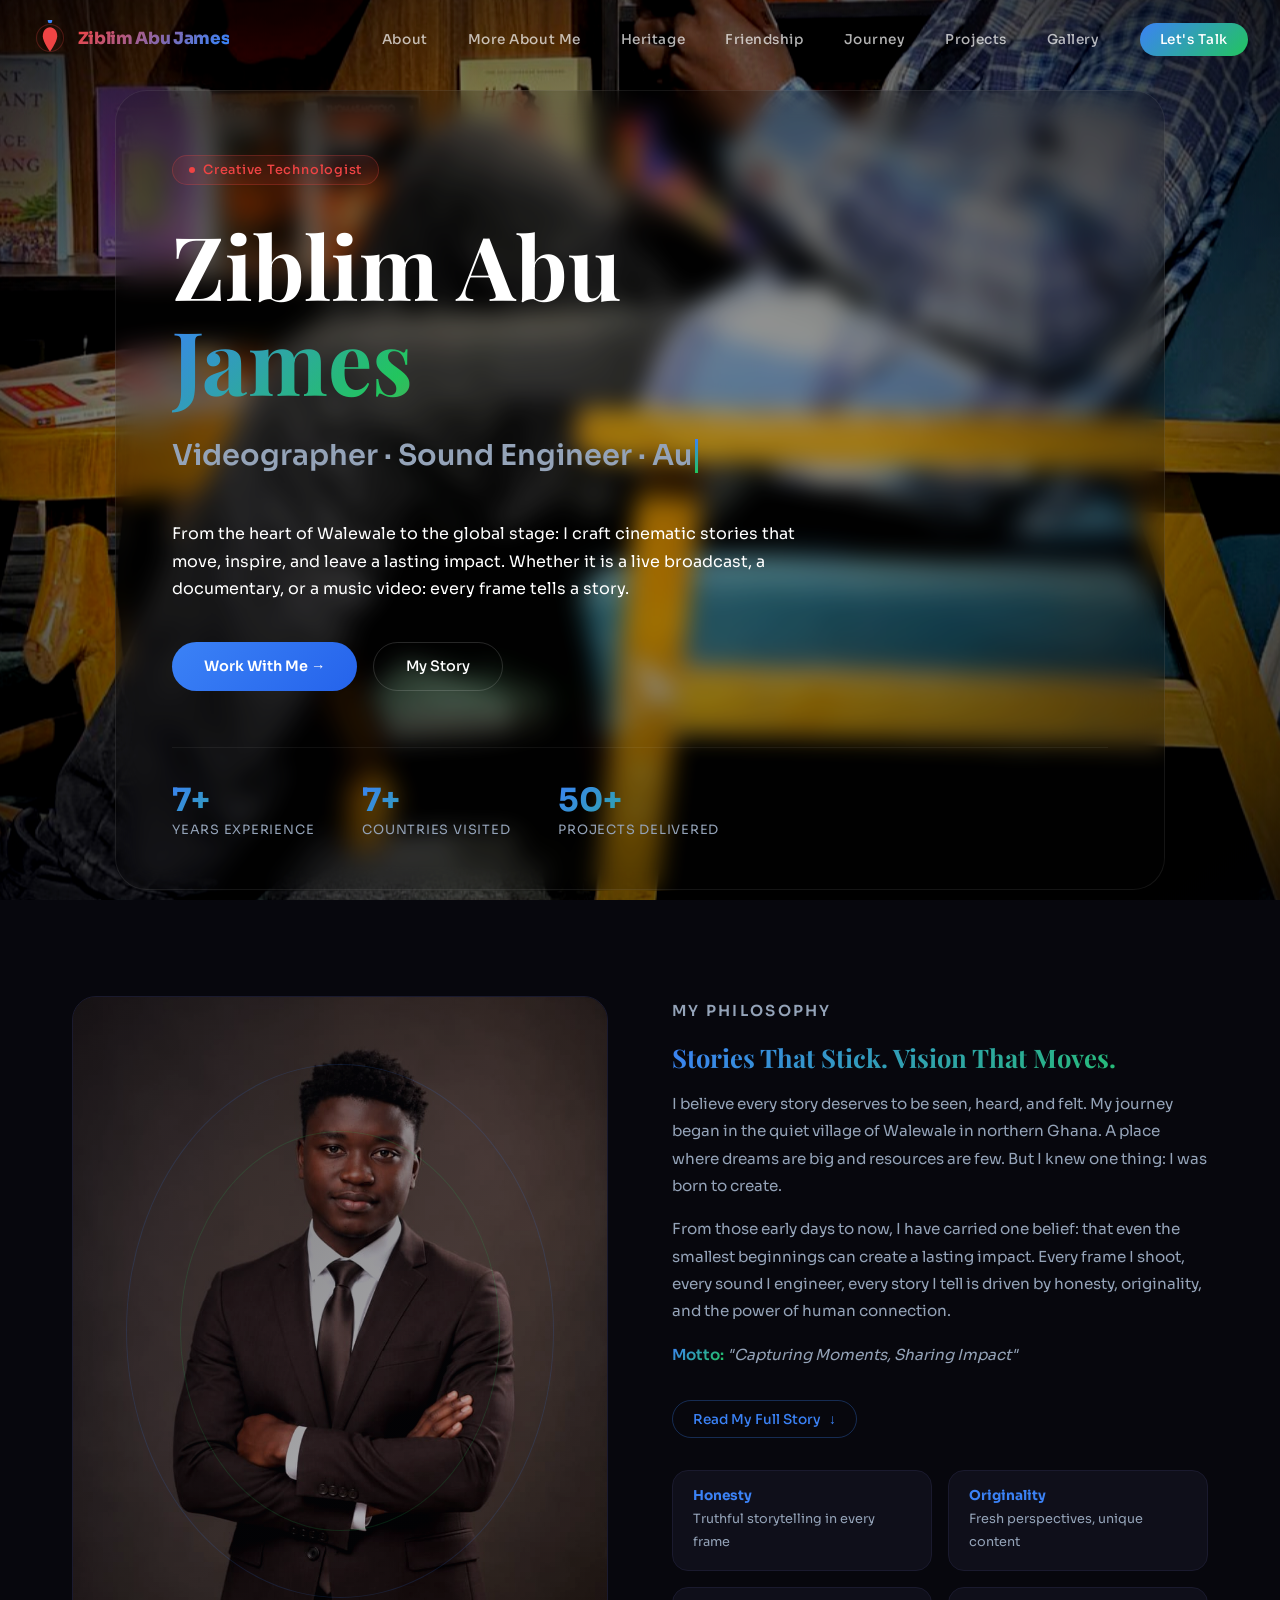
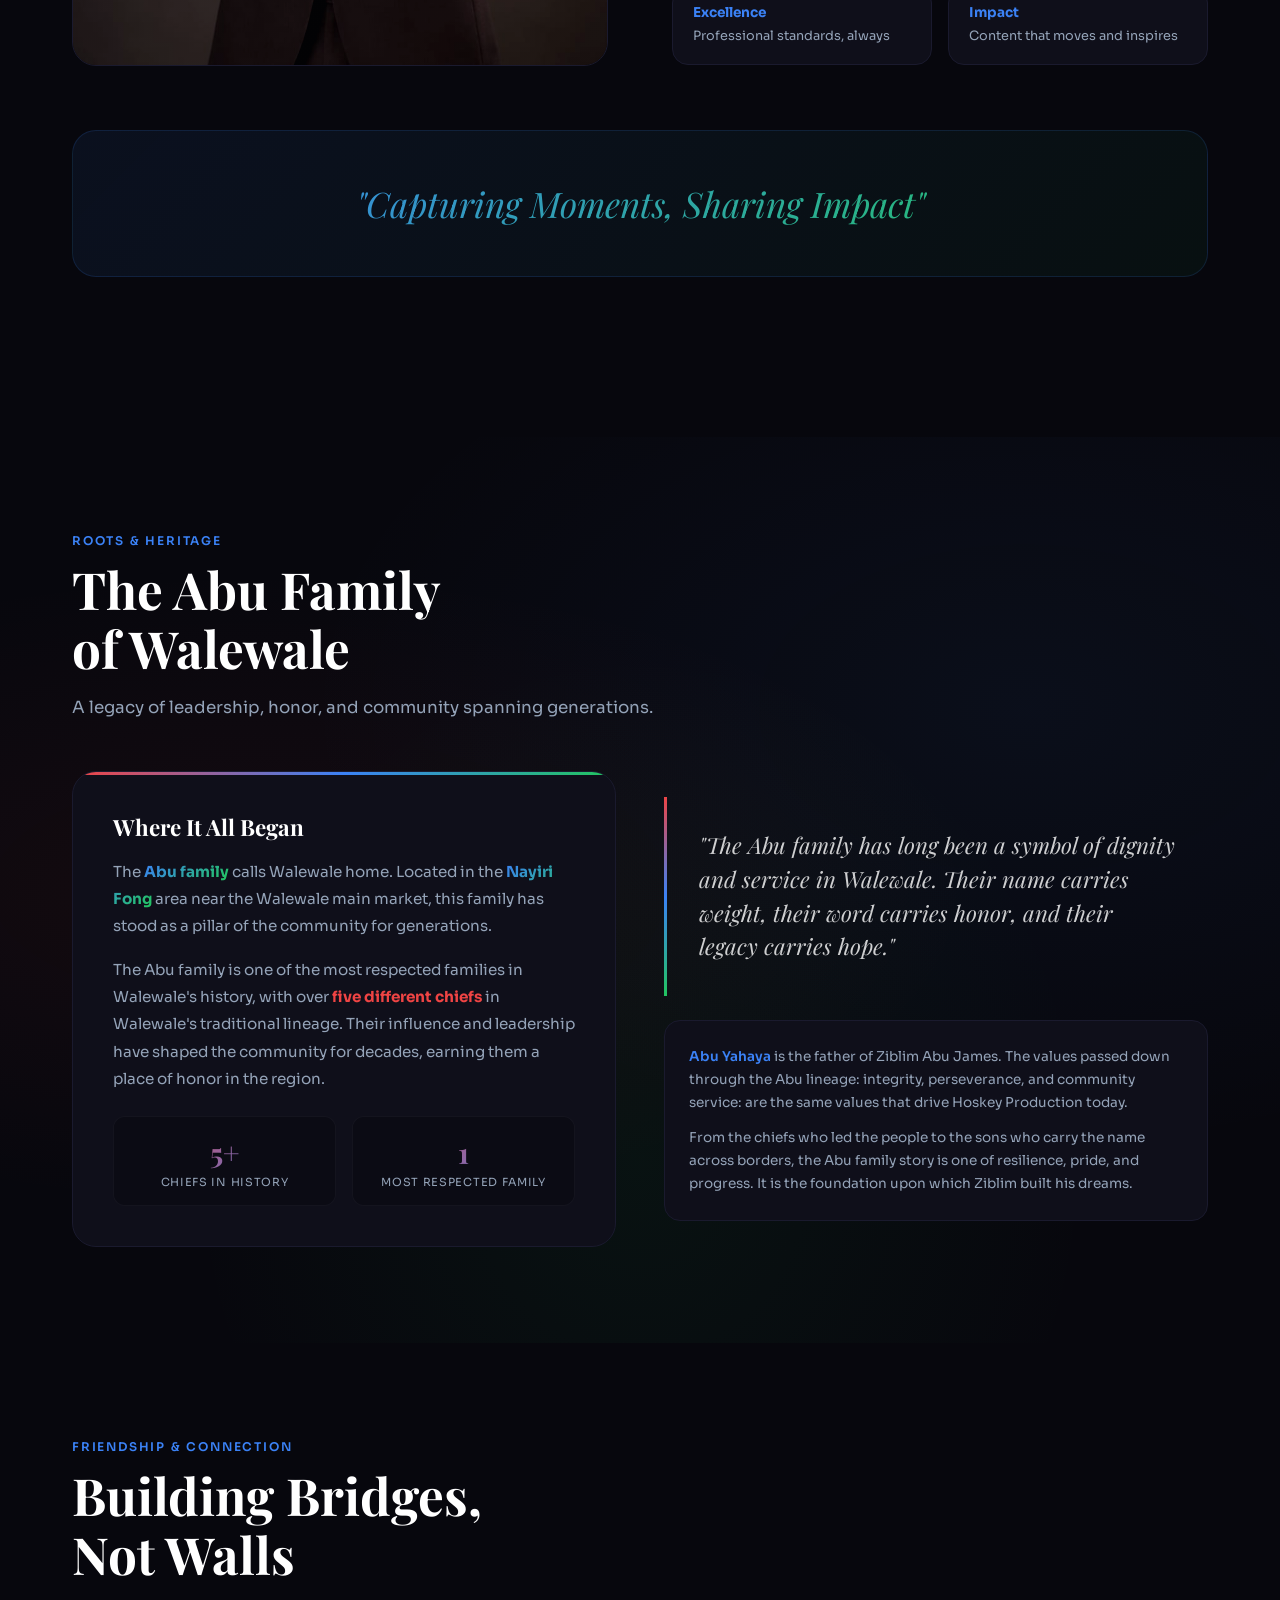
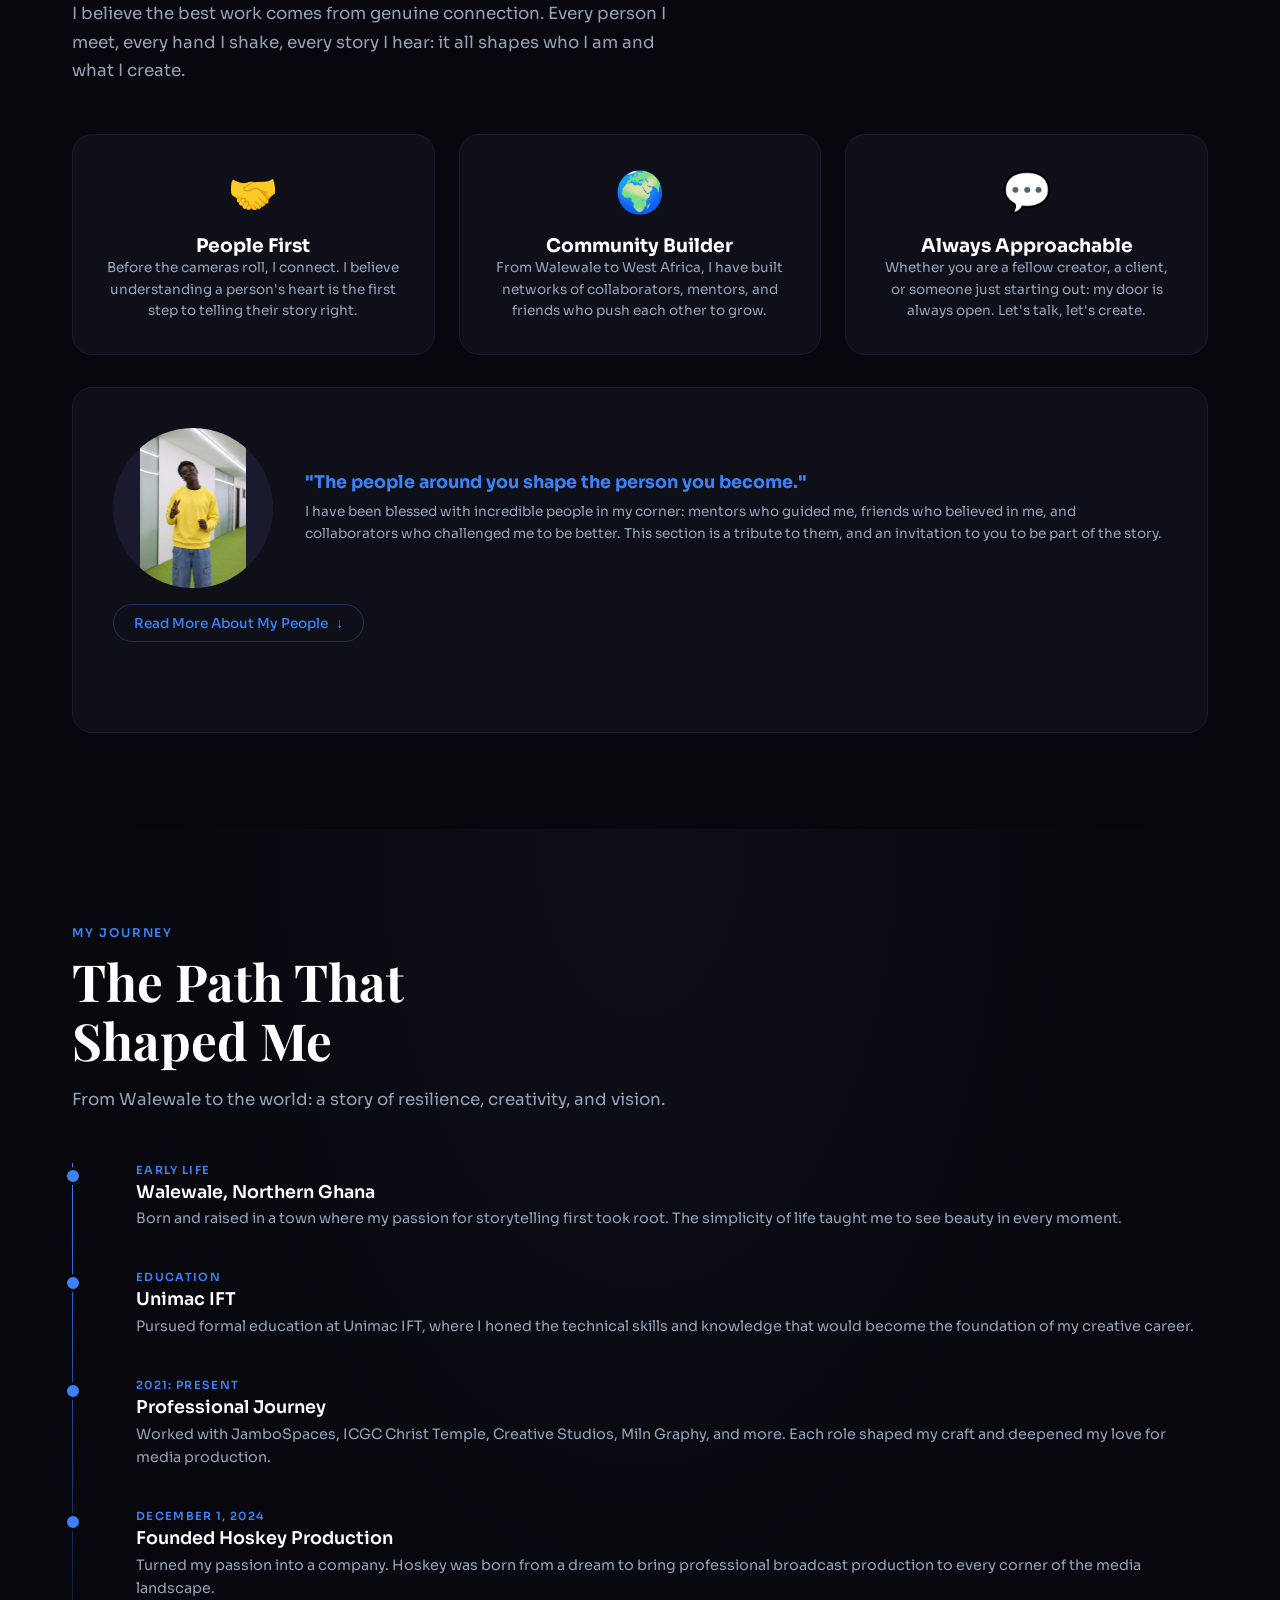
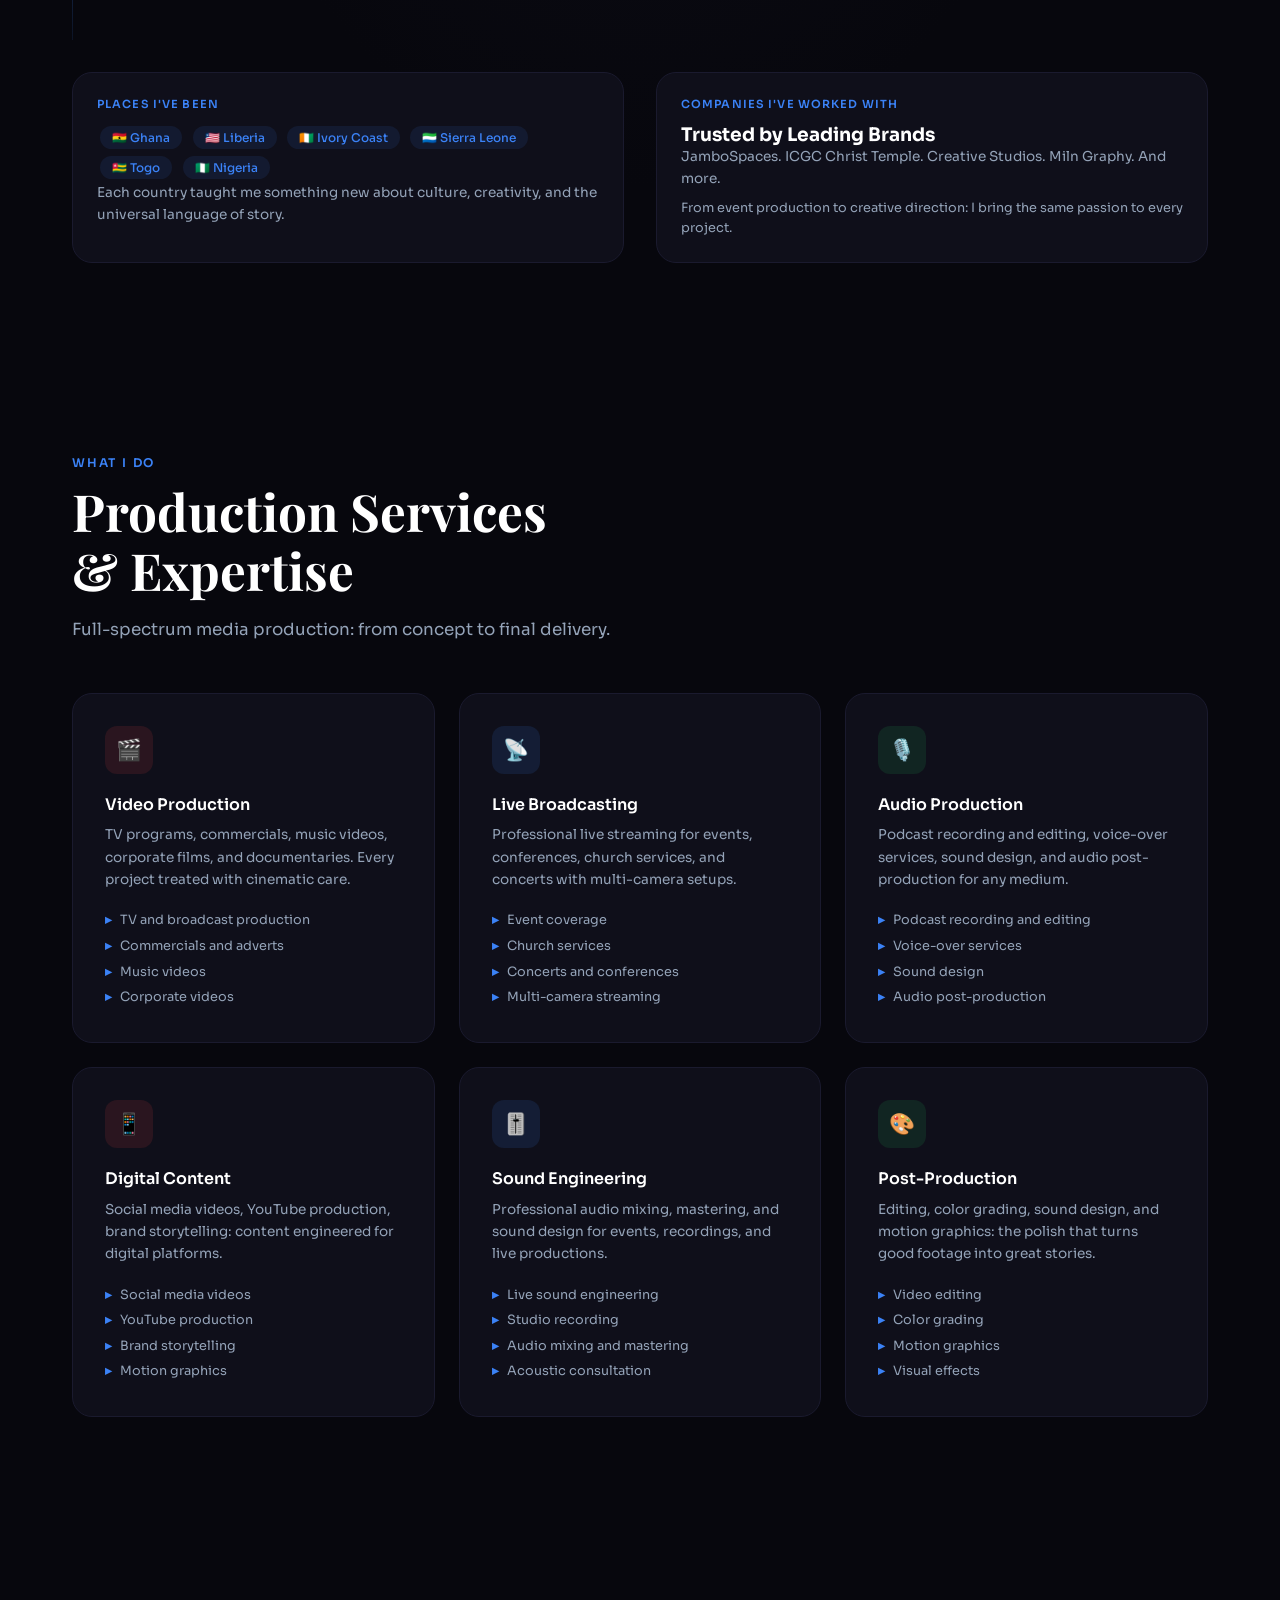
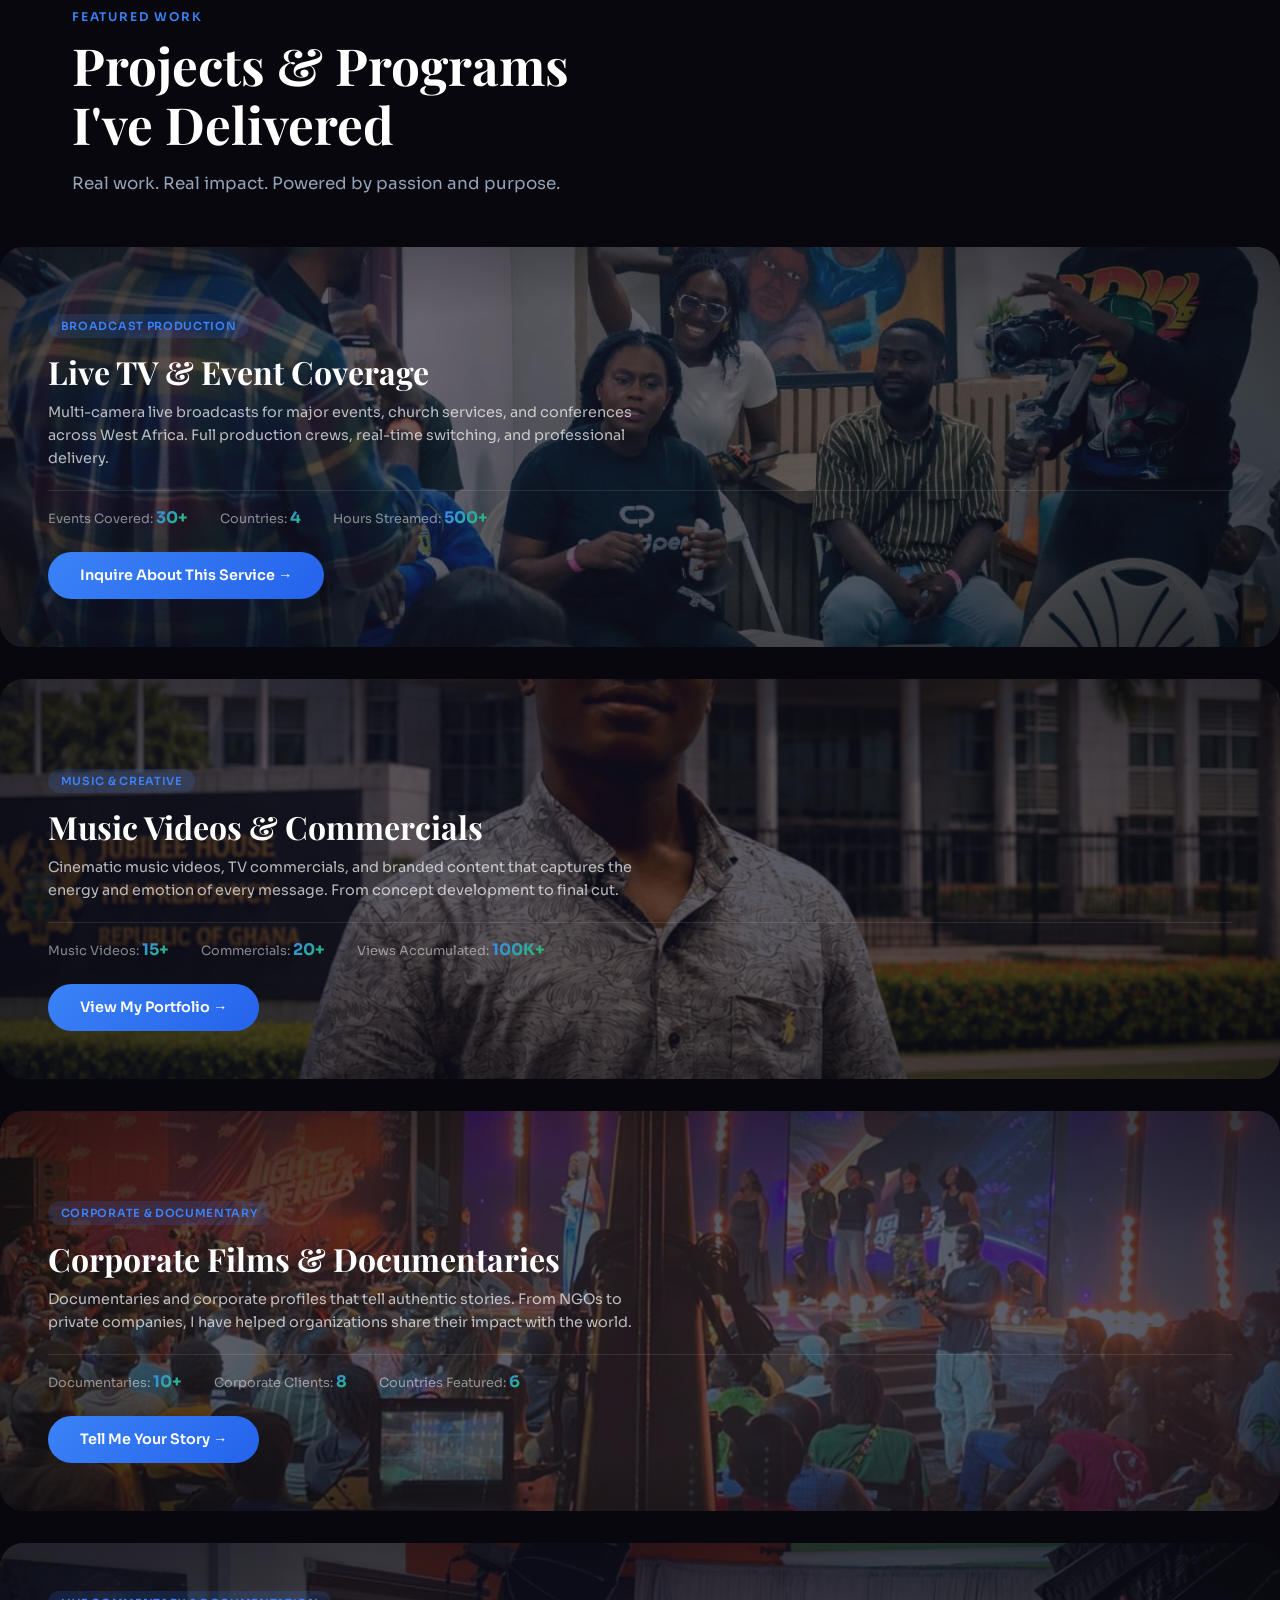
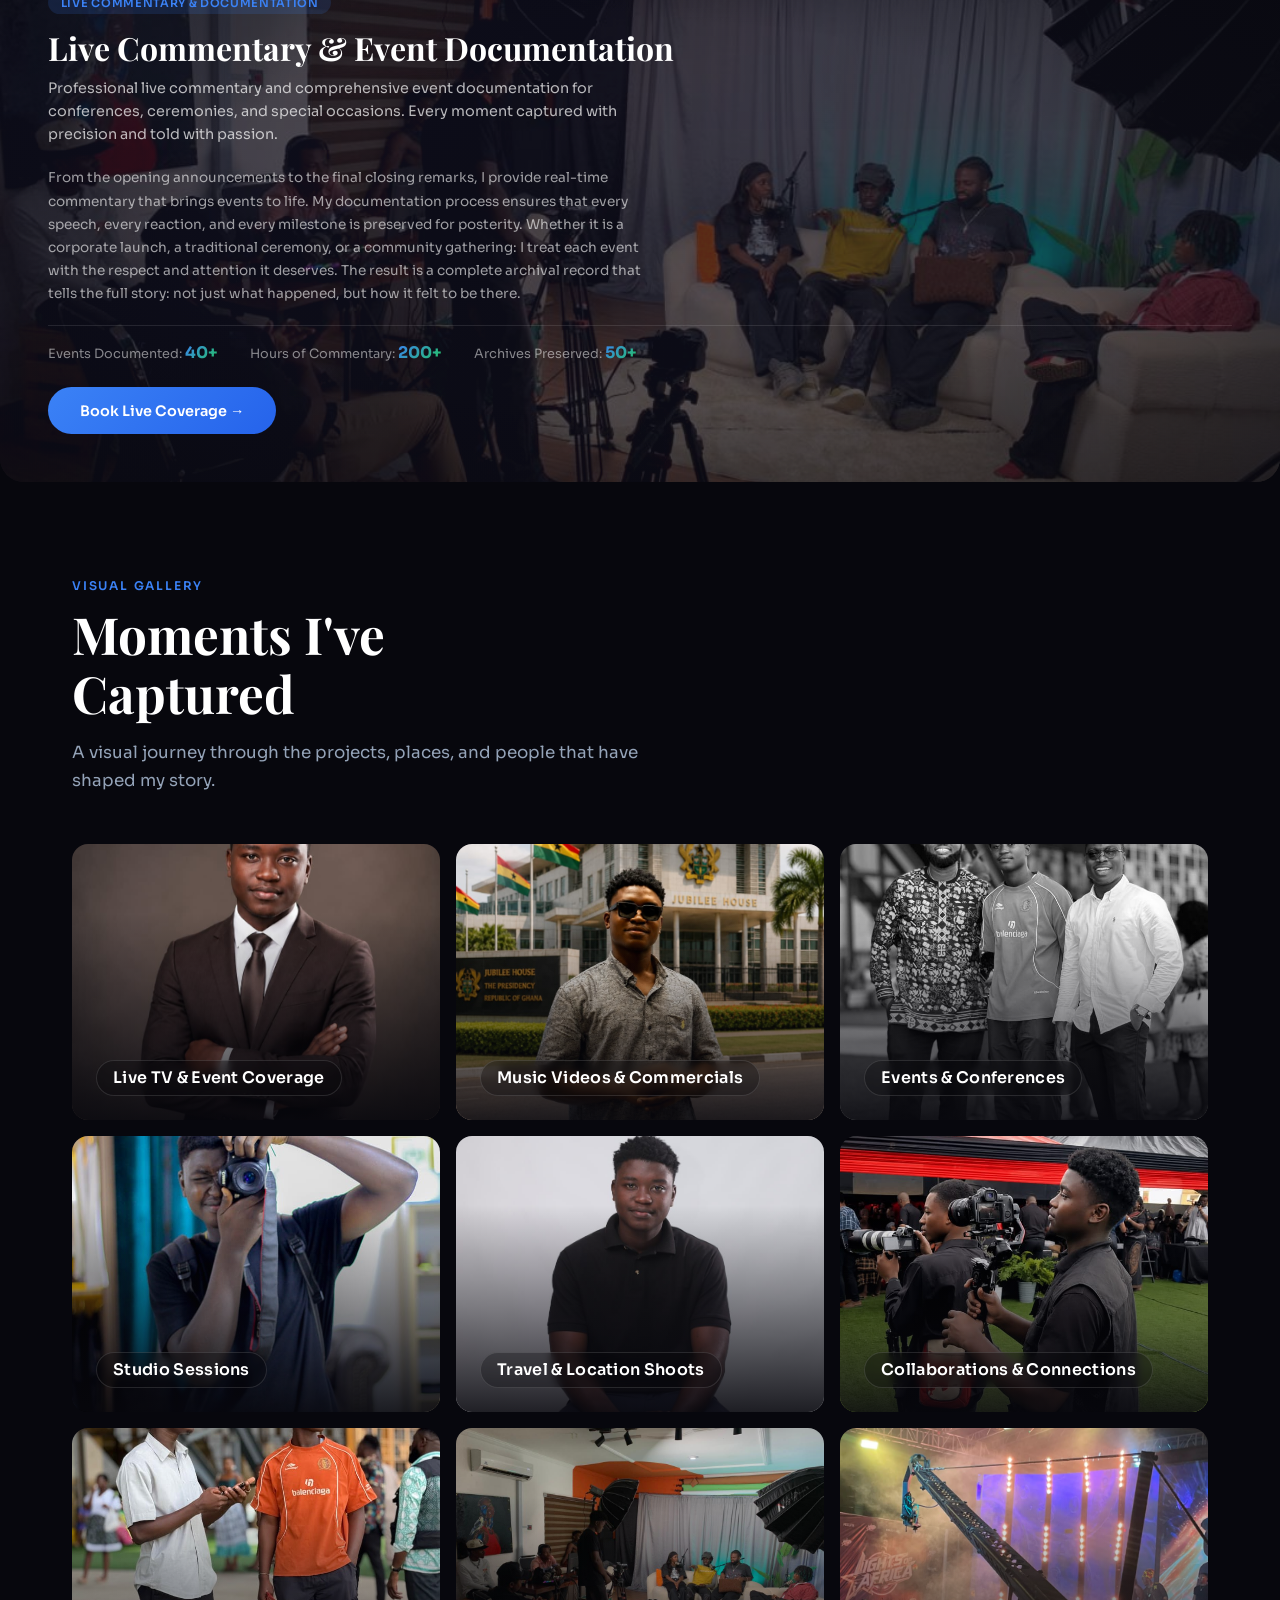
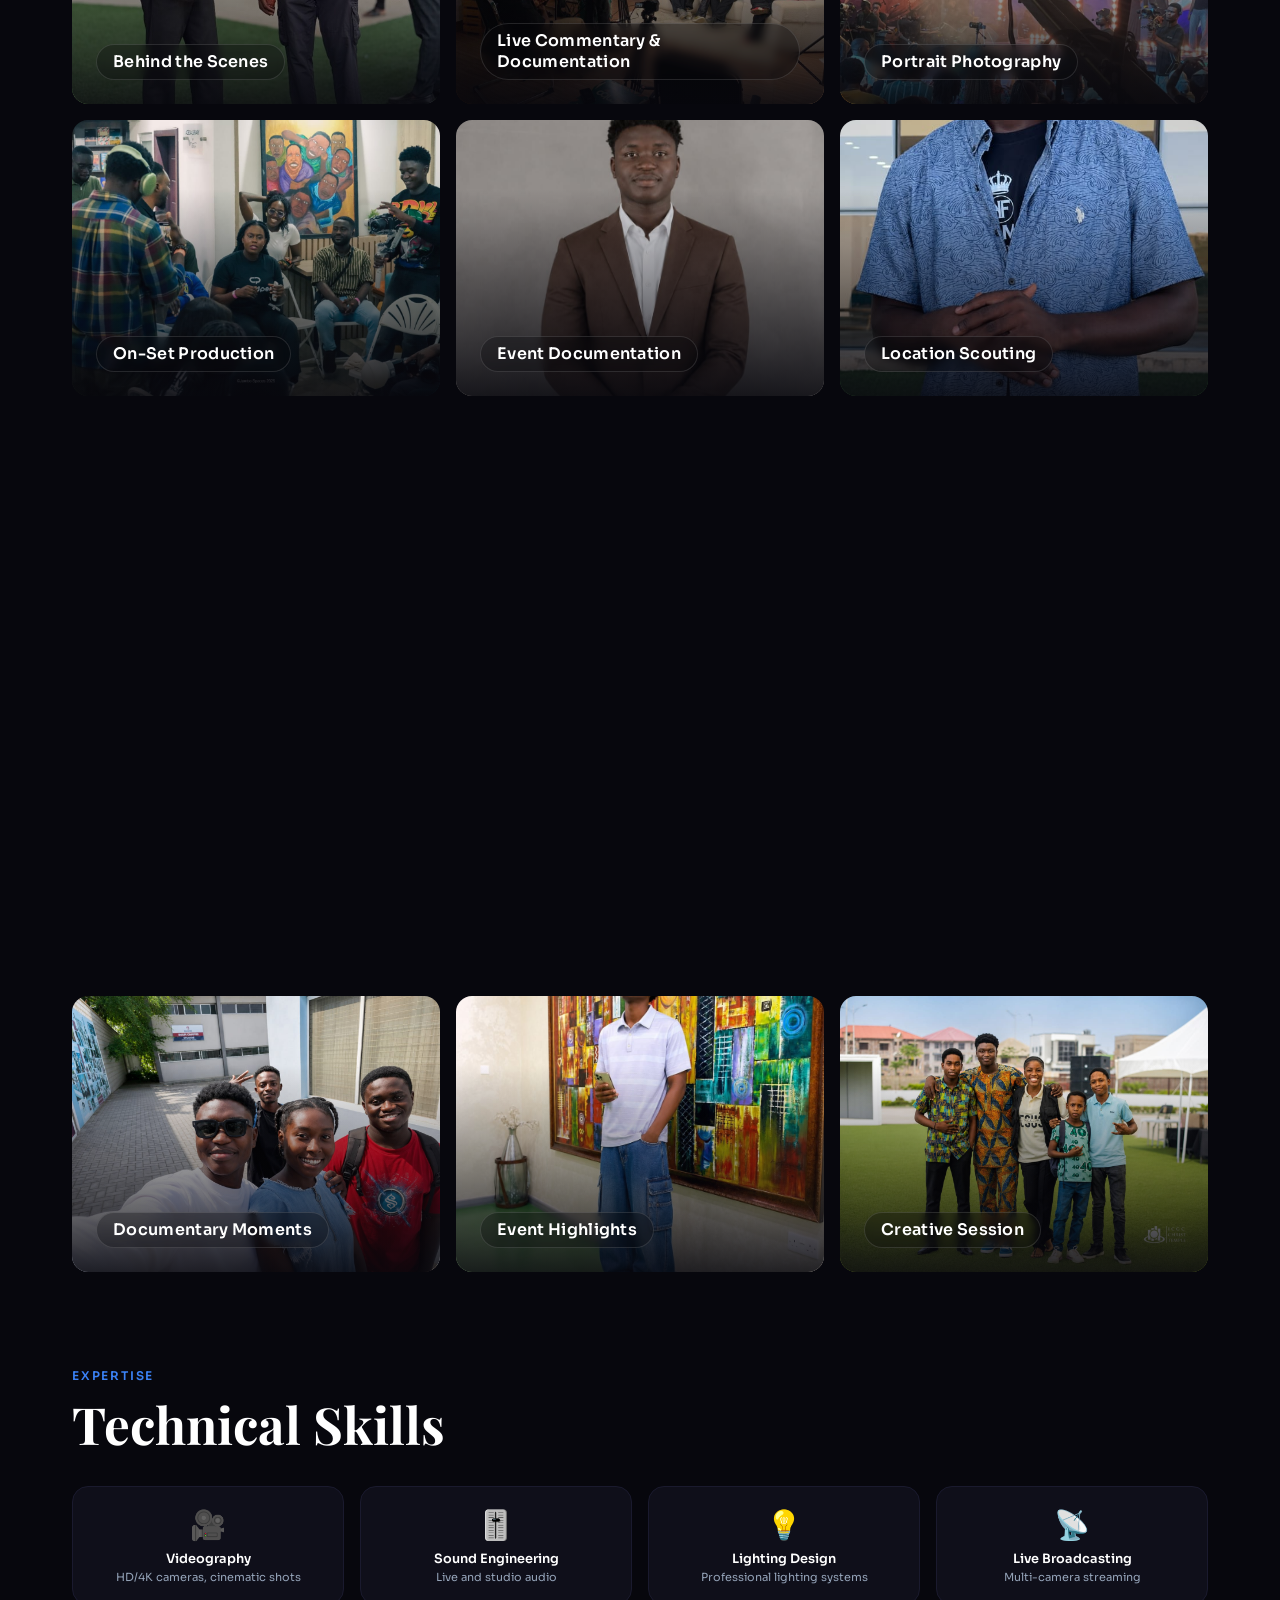
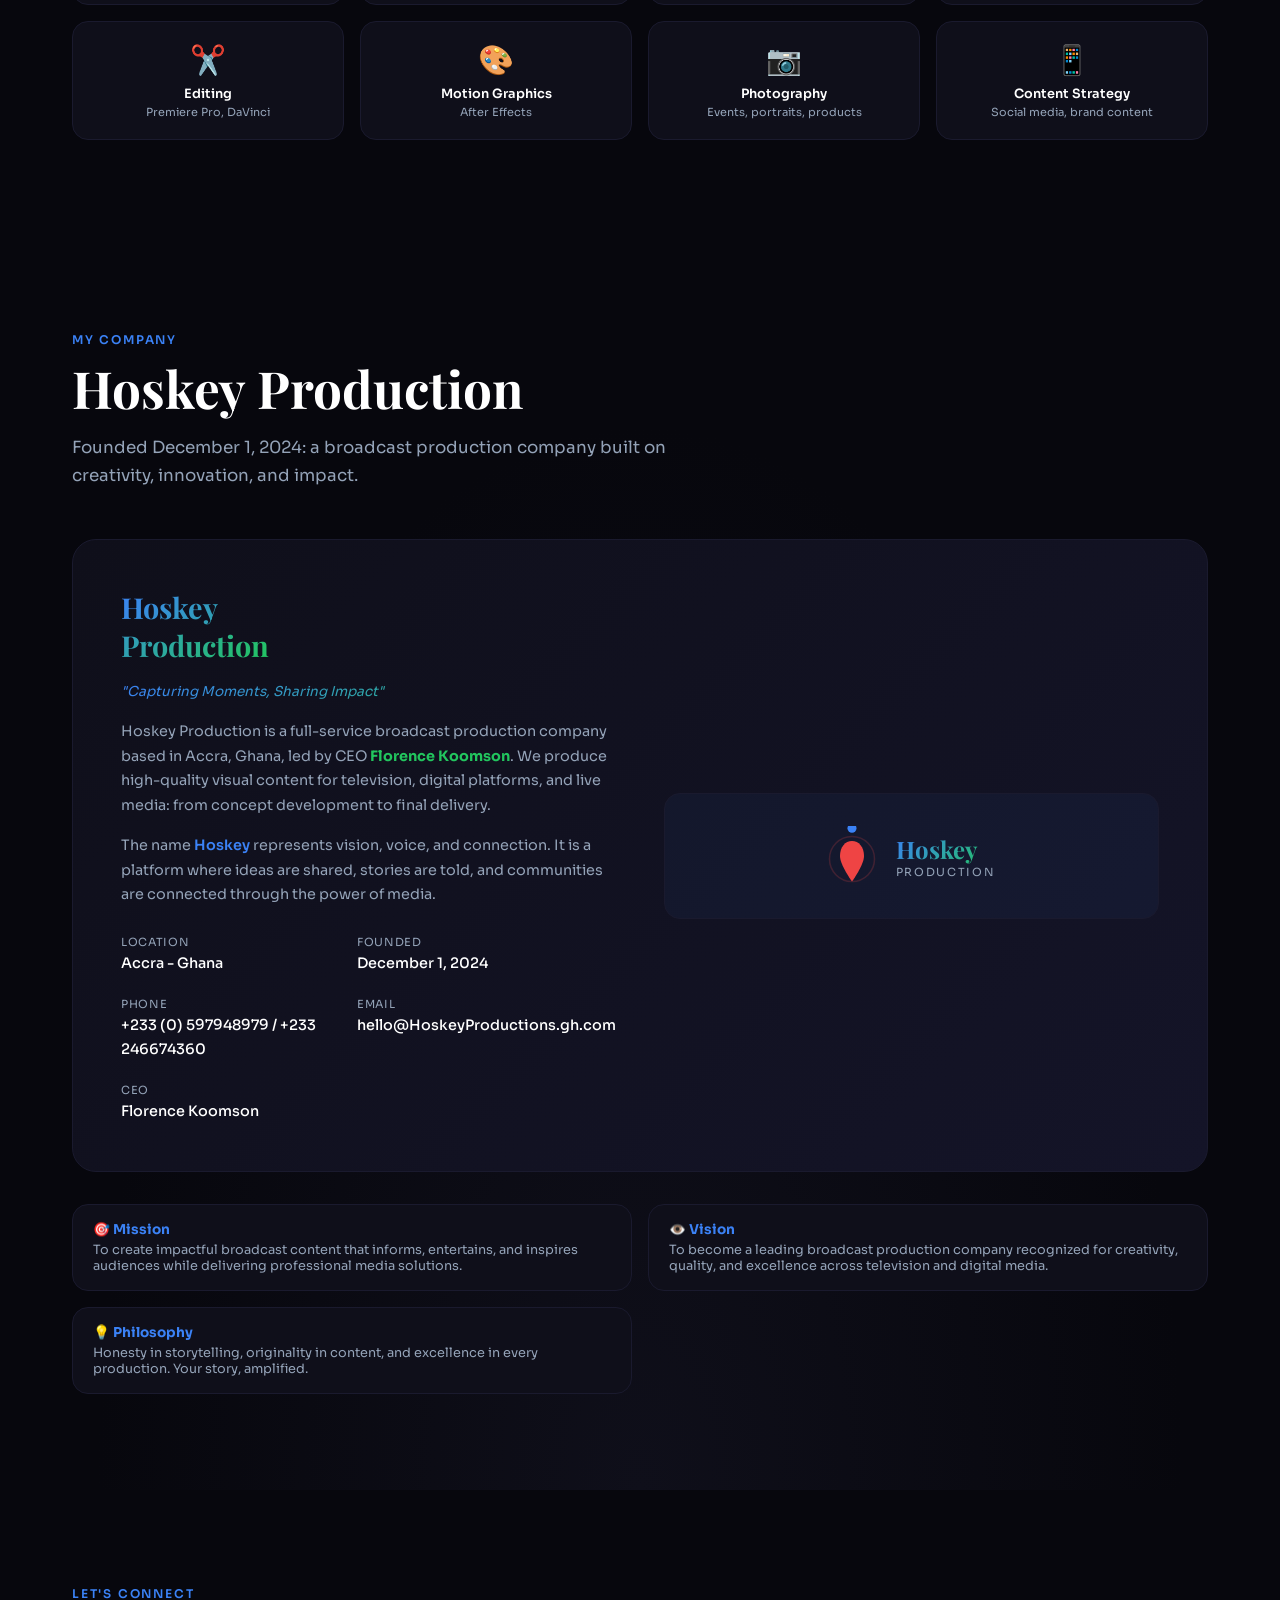
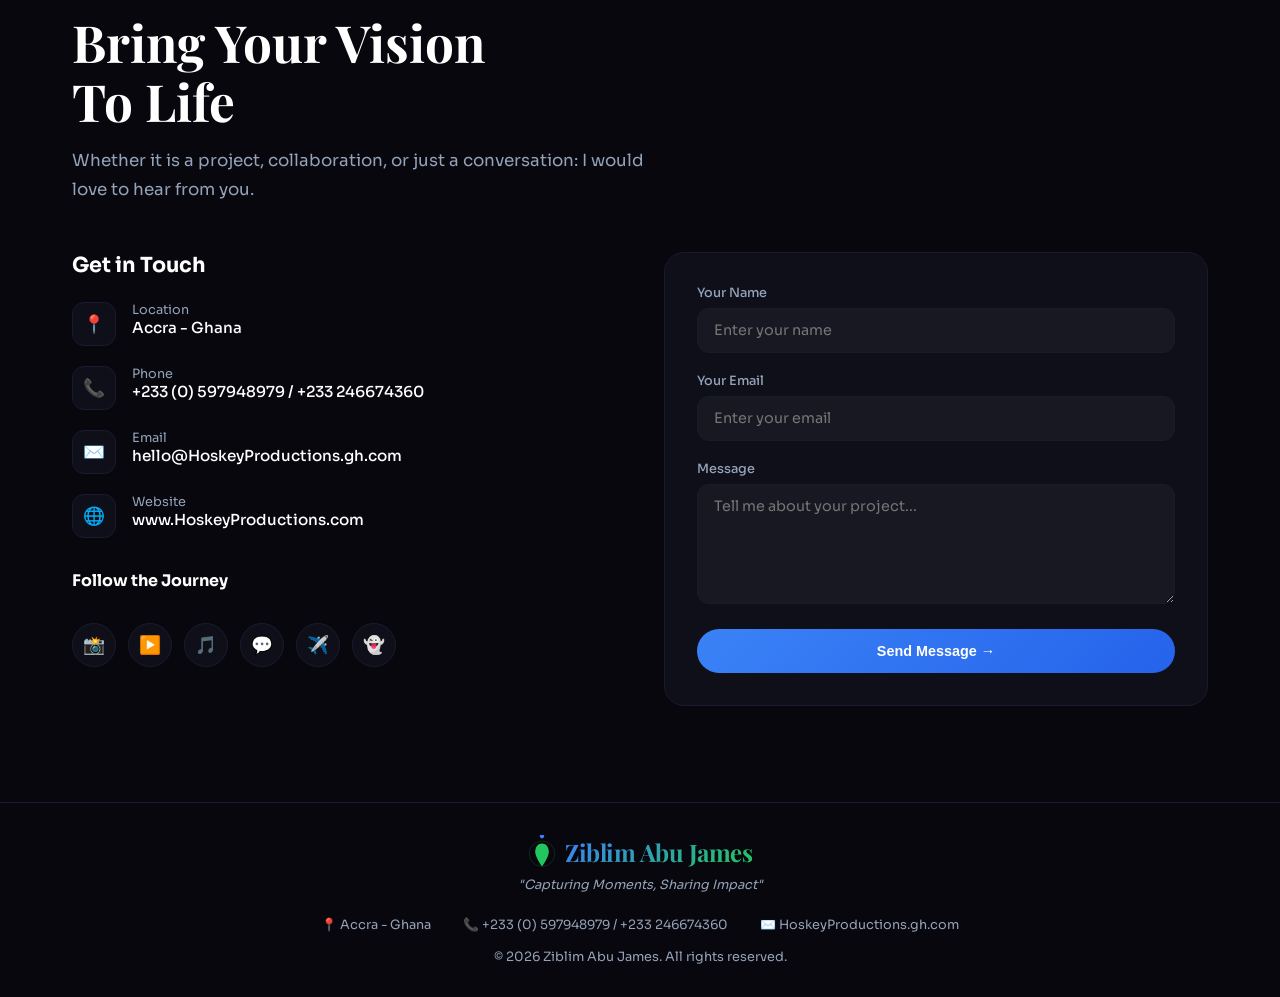
==== commit 48d668c3: "Move expand button below image and text" ====
--- a/index.html
+++ b/index.html
@@ -404,89 +404,87 @@
           style="
             margin-top: 2rem;
             padding: 2.5rem;
-            display: grid;
-            grid-template-columns: auto 1fr;
-            gap: 2rem;
-            align-items: center;
             text-align: left;
           "
         >
-          <div
-            style="
-              width: 160px;
-              height: 160px;
-              border-radius: 50%;
-              overflow: hidden;
-              flex-shrink: 0;
-              background: var(--card-border);
-              display: flex;
-              align-items: center;
-              justify-content: center;
-              font-size: 2.5rem;
-            "
+          <div style="display:grid;grid-template-columns:auto 1fr;gap:2rem;align-items:center">
+            <div
+              style="
+                width: 160px;
+                height: 160px;
+                border-radius: 50%;
+                overflow: hidden;
+                flex-shrink: 0;
+                background: var(--card-border);
+                display: flex;
+                align-items: center;
+                justify-content: center;
+                font-size: 2.5rem;
+              "
+            >
+              <img
+                src="images/img17.png"
+                alt="Friends and collaborators"
+                class="img-contain"
+                onerror="
+                  this.style.display = 'none';
+                  this.parentElement.textContent = '🤝';
+                "
+              />
+            </div>
+            <div>
+              <h4
+                style="
+                  color: var(--brand-blue);
+                  font-size: 1.1rem;
+                  margin-bottom: 0.5rem;
+                "
+              >
+                "The people around you shape the person you become."
+              </h4>
+              <p
+                style="
+                  color: var(--text-muted);
+                  font-size: 0.85rem;
+                  line-height: 1.6;
+                "
+              >
+                I have been blessed with incredible people in my corner: mentors
+                who guided me, friends who believed in me, and collaborators who
+                challenged me to be better. This section is a tribute to them, and
+                an invitation to you to be part of the story.
+              </p>
+            </div>
+          </div>
+          <button
+            class="expand-btn mt-1"
+            data-target="friendshipStory"
+            data-open-text="Show Less"
+            data-close-text="Read More About My People"
           >
-            <img
-              src="images/img17.png"
-              alt="Friends and collaborators"
-              class="img-contain"
-              onerror="
-                this.style.display = 'none';
-                this.parentElement.textContent = '🤝';
-              "
-            />
-          </div>
-          <div>
-            <h4
-              style="
-                color: var(--brand-blue);
-                font-size: 1.1rem;
-                margin-bottom: 0.5rem;
-              "
-            >
-              "The people around you shape the person you become."
-            </h4>
-            <p
-              style="
-                color: var(--text-muted);
-                font-size: 0.85rem;
-                line-height: 1.6;
-              "
-            >
-              I have been blessed with incredible people in my corner: mentors
-              who guided me, friends who believed in me, and collaborators who
-              challenged me to be better. This section is a tribute to them, and
-              an invitation to you to be part of the story.
-            </p>
-            <button
-              class="expand-btn mt-1"
-              data-target="friendshipStory"
-              data-open-text="Show Less"
-              data-close-text="Read More About My People"
-            >
-              <span class="expand-label">Read More About My People</span>
-              <span class="arrow">↓</span>
-            </button>
-            <div class="expand-content" id="friendshipStory" style="background:var(--card);border:1px solid var(--card-border);border-radius:1rem;padding:1.5rem;margin-top:0">
-              <p>
-                Some of my closest relationships were forged in the most
-                unlikely places. I remember showing up to my first professional
-                gig with nothing but passion and a borrowed camera: and being
-                welcomed by people who saw potential, not lack. Those early
-                believers became family.
-              </p>
-              <p>
-                Over the years, I have worked alongside some of the most
-                talented individuals in broadcast media. We have shared long
-                nights on set, celebrated wins together, and pushed each other
-                through setbacks. These are the bonds that make this journey
-                worthwhile.
-              </p>
-              <p>
-                If you are reading this and we have worked together: thank you.
-                If we have not met yet: I look forward to the day we do. Because
-                every great story begins with a connection.
-              </p>
-            </div>
+            <span class="expand-label">Read More About My People</span>
+            <span class="arrow">↓</span>
+          </button>
+          <div class="expand-content" id="friendshipStory" style="background:var(--card);border:1px solid var(--card-border);border-radius:1rem;padding:1.5rem;margin-top:0">
+            <p>
+              Some of my closest relationships were forged in the most
+              unlikely places. I remember showing up to my first professional
+              gig with nothing but passion and a borrowed camera: and being
+              welcomed by people who saw potential, not lack. Those early
+              believers became family.
+            </p>
+            <p>
+              Over the years, I have worked alongside some of the most
+              talented individuals in broadcast media. We have shared long
+              nights on set, celebrated wins together, and pushed each other
+              through setbacks. These are the bonds that make this journey
+              worthwhile.
+            </p>
+            <p>
+              If you are reading this and we have worked together: thank you.
+              If we have not met yet: I look forward to the day we do. Because
+              every great story begins with a connection.
+            </p>
           </div>
         </div>
       </div>
